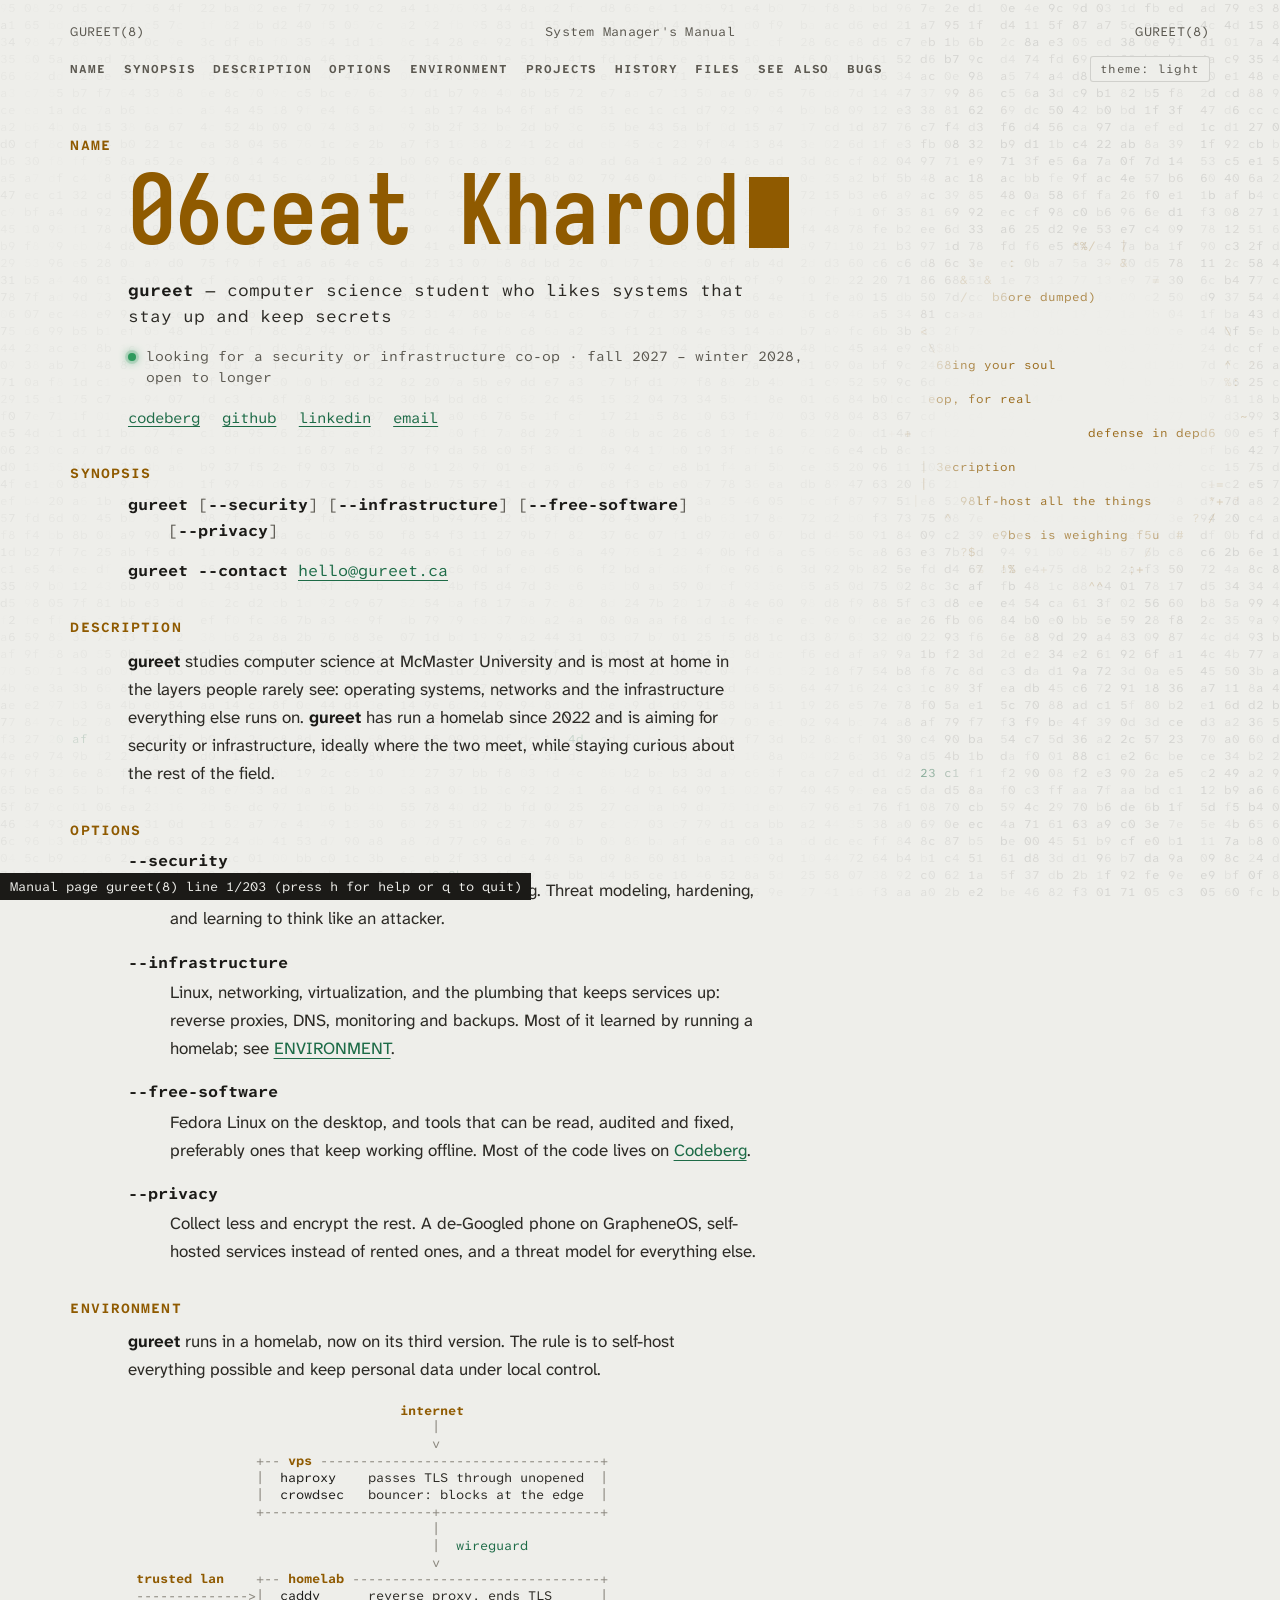
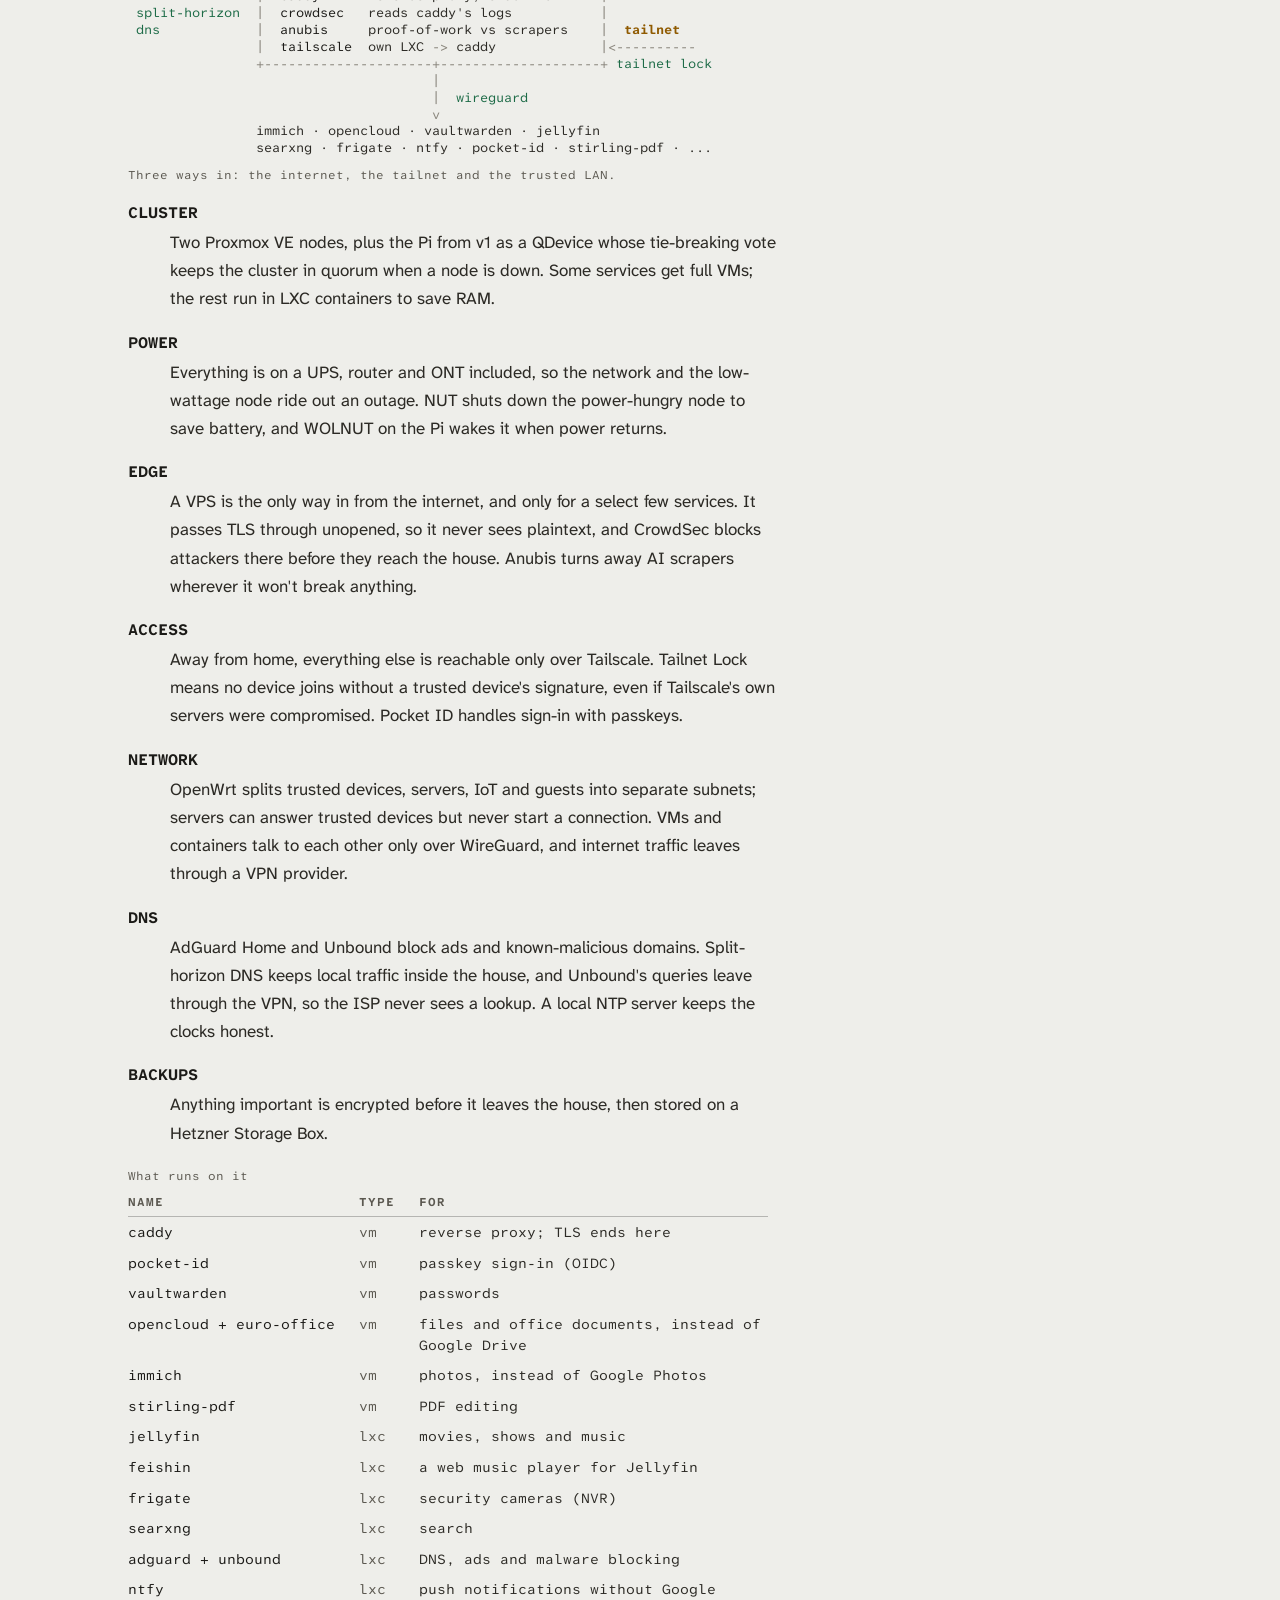
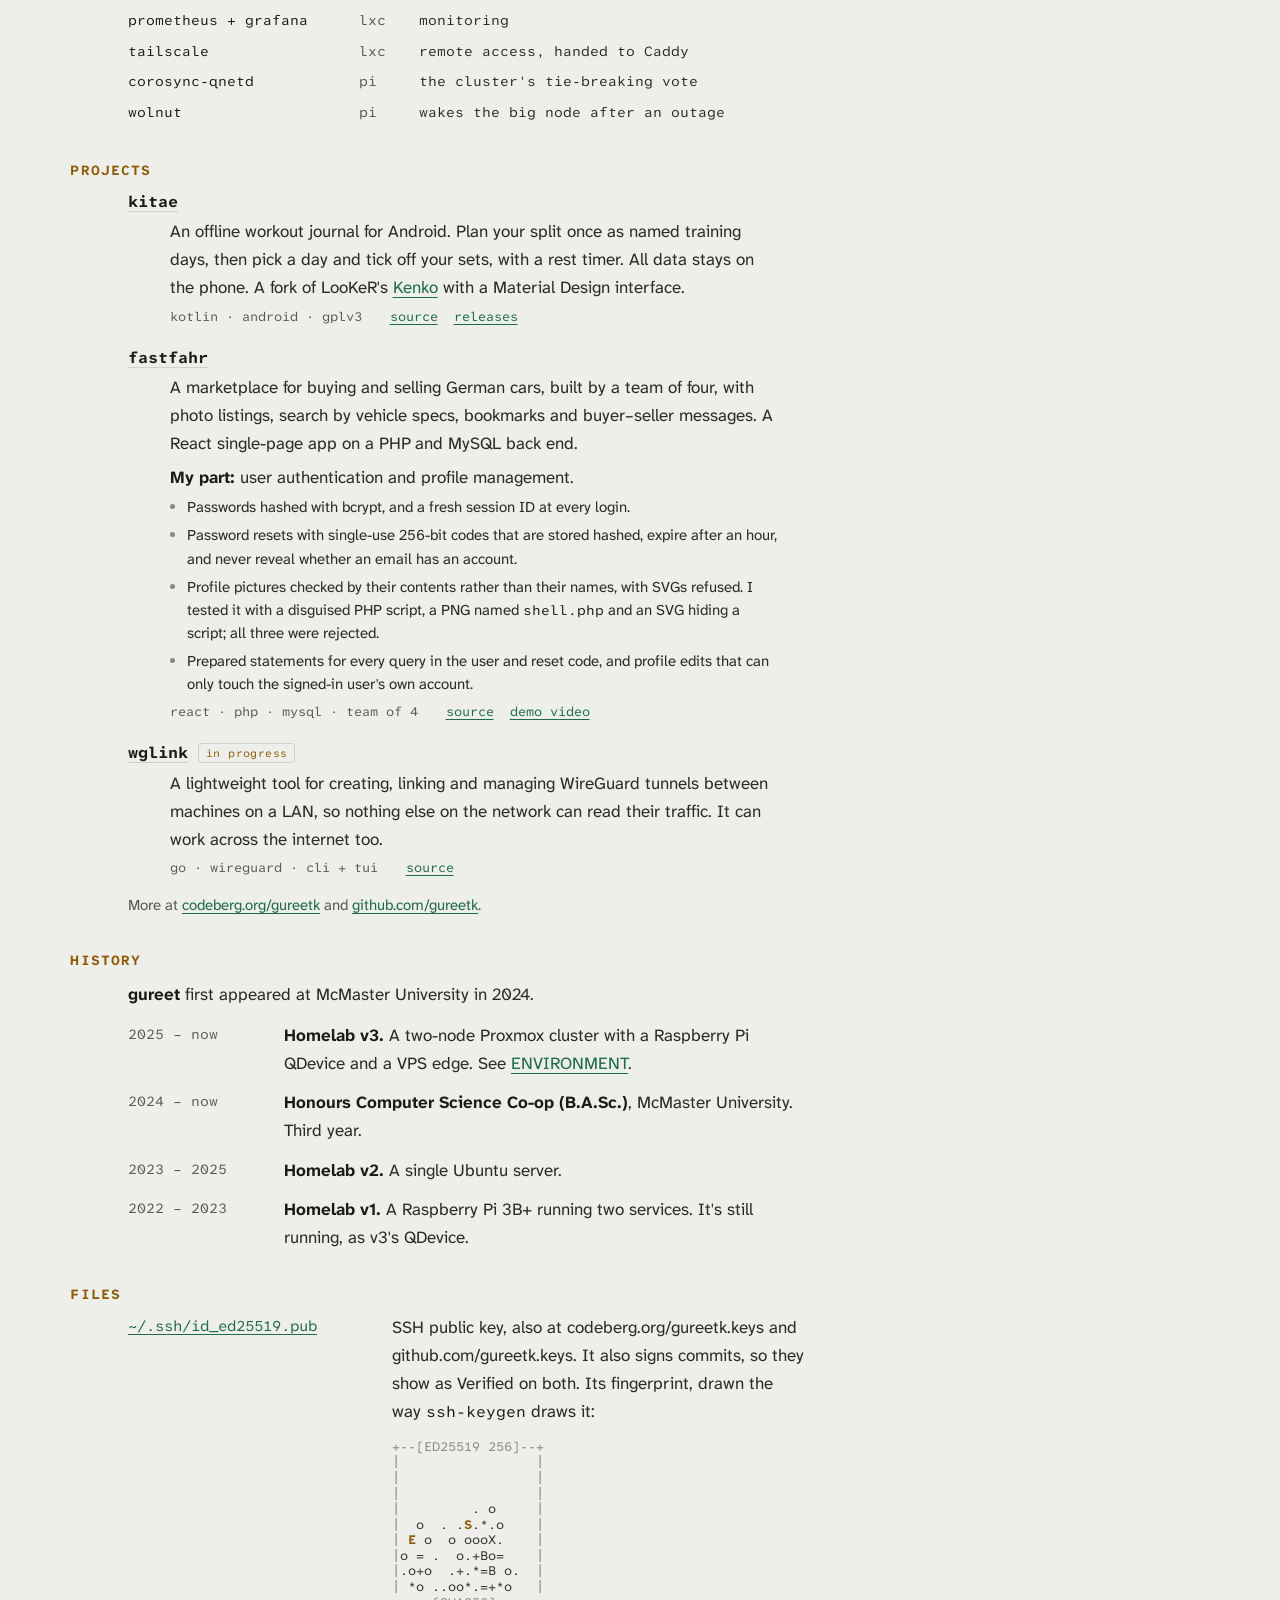
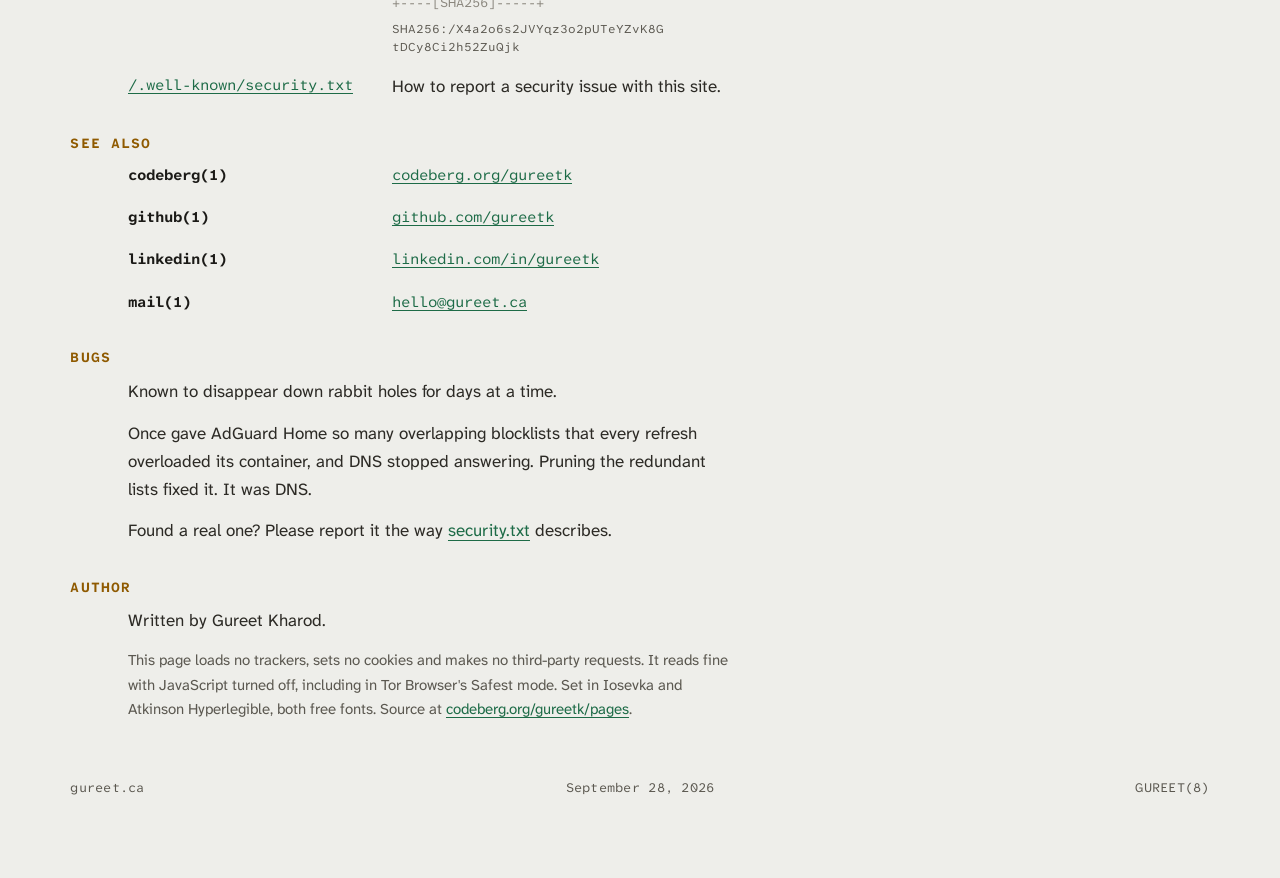
==== index.html @ d831f61a "Tighten comments and drop the unused no-js class" ====
<!doctype html>
<html lang="en">
<head>
<meta charset="utf-8">
<meta name="viewport" content="width=device-width, initial-scale=1, viewport-fit=cover">
<!-- Same-origin only: no CDNs, no analytics, no inline code. -->
<meta http-equiv="Content-Security-Policy" content="default-src 'none'; script-src 'self'; style-src 'self'; img-src 'self'; font-src 'self'; base-uri 'none'; form-action 'none'; upgrade-insecure-requests">
<meta name="referrer" content="no-referrer">
<meta name="color-scheme" content="light dark">
<meta name="theme-color" content="#eeeeea" media="(prefers-color-scheme: light)">
<meta name="theme-color" content="#111110" media="(prefers-color-scheme: dark)">
<title>Gureet Kharod · gureet(8)</title>
<meta name="description" content="Gureet Kharod: computer science student into security, infrastructure and free software.">
<meta property="og:type" content="website">
<meta property="og:title" content="Gureet Kharod · gureet(8)">
<meta property="og:description" content="Computer science student into security, infrastructure and free software.">
<meta property="og:url" content="https://gureet.ca/">
<link rel="icon" href="assets/favicon.svg" type="image/svg+xml">
<link rel="preload" href="assets/fonts/iosevka-latin-700-normal.woff2" as="font" type="font/woff2" crossorigin>
<link rel="preload" href="assets/fonts/atkinson-hyperlegible-next-latin-400-normal.woff2" as="font" type="font/woff2" crossorigin>
<link rel="preload" href="assets/fonts/atkinson-hyperlegible-mono-latin-400-normal.woff2" as="font" type="font/woff2" crossorigin>
<link rel="stylesheet" href="assets/css/site.css">
<script src="assets/js/theme-init.js"></script>
<script src="assets/js/site.js" defer></script>
<script src="assets/js/cipher.js" defer></script>
</head>
<body>
<canvas class="cipher" id="cipher" aria-hidden="true"></canvas>
<a class="skip" href="#name">Skip to content</a>

<div class="page">
  <header class="man-head">
    <span>GUREET(8)</span>
    <span class="mid">System Manager's Manual</span>
    <span>GUREET(8)</span>
  </header>

  <div class="bar">
    <nav class="toc" aria-label="Sections">
      <a href="#name">NAME</a>
      <a href="#synopsis">SYNOPSIS</a>
      <a href="#description">DESCRIPTION</a>
      <a href="#options">OPTIONS</a>
      <a href="#environment">ENVIRONMENT</a>
      <a href="#projects">PROJECTS</a>
      <a href="#history">HISTORY</a>
      <a href="#files">FILES</a>
      <a href="#see-also">SEE ALSO</a>
      <a href="#bugs">BUGS</a>
    </nav>
    <button class="theme-toggle" id="theme-toggle" type="button" data-theme-toggle hidden>theme</button>
  </div>

  <main class="man" id="main">

    <section class="sh sh-name" id="name" aria-label="Name">
      <div class="sh-title" aria-hidden="true">NAME</div>
      <div class="sh-body">
        <h1 class="name"><span class="sr-only">Gureet Kharod</span><span class="name-text" aria-hidden="true" data-scramble>Gureet Kharod</span><span class="cursor" aria-hidden="true"></span></h1>
        <p class="whatis"><b>gureet</b> — computer science student who likes systems that stay up and keep secrets</p>
        <p class="status"><span class="led" aria-hidden="true"></span>looking for a security or infrastructure co-op · fall 2027 – winter 2028, open to longer</p>
        <ul class="quick" aria-label="Links">
          <li><a href="https://codeberg.org/gureetk">codeberg</a></li>
          <li><a href="https://github.com/gureetk">github</a></li>
          <li><a href="https://www.linkedin.com/in/gureetk">linkedin</a></li>
          <li><a href="mailto:hello@gureet.ca">email</a></li>
          <!-- Restore with resume.pdf: <li><a href="resume.pdf">résumé</a></li> -->
        </ul>
      </div>
    </section>

    <section class="sh" id="synopsis" aria-labelledby="h-synopsis">
      <h2 id="h-synopsis">SYNOPSIS</h2>
      <div class="sh-body">
        <p class="synopsis"><b>gureet</b> <span class="flag">[<a href="#opt-security"><b>--security</b></a>]</span> <span class="flag">[<a href="#opt-infrastructure"><b>--infrastructure</b></a>]</span> <span class="flag">[<a href="#opt-free-software"><b>--free-software</b></a>]</span> <span class="flag">[<a href="#opt-privacy"><b>--privacy</b></a>]</span></p>
        <p class="synopsis"><b>gureet</b> <b>--contact</b> <a class="arg" href="mailto:hello@gureet.ca">hello@gureet.ca</a></p>
      </div>
    </section>

    <section class="sh" id="description" aria-labelledby="h-description">
      <h2 id="h-description">DESCRIPTION</h2>
      <div class="sh-body prose">
        <p><b>gureet</b> studies computer science at McMaster University and is most at home in the layers people rarely see: operating systems, networks and the infrastructure everything else runs on. <b>gureet</b> has run a homelab since 2022 and is aiming for security or infrastructure, ideally where the two meet, while staying curious about the rest of the field.</p>
      </div>
    </section>

    <section class="sh" id="options" aria-labelledby="h-options">
      <h2 id="h-options">OPTIONS</h2>
      <div class="sh-body">
        <dl class="opts">
          <div class="opt" id="opt-security">
            <dt>--security</dt>
            <dd>How systems fail, and how to make failure boring. Threat modeling, hardening, and learning to think like an attacker.</dd>
          </div>
          <div class="opt" id="opt-infrastructure">
            <dt>--infrastructure</dt>
            <dd>Linux, networking, virtualization, and the plumbing that keeps services up: reverse proxies, DNS, monitoring and backups. Most of it learned by running a homelab; see <a href="#environment">ENVIRONMENT</a>.</dd>
          </div>
          <div class="opt" id="opt-free-software">
            <dt>--free-software</dt>
            <dd>Fedora Linux on the desktop, and tools that can be read, audited and fixed, preferably ones that keep working offline. Most of the code lives on <a href="https://codeberg.org/gureetk">Codeberg</a>.</dd>
          </div>
          <div class="opt" id="opt-privacy">
            <dt>--privacy</dt>
            <dd>Collect less and encrypt the rest. A de-Googled phone on GrapheneOS, self-hosted services instead of rented ones, and a threat model for everything else.</dd>
          </div>
        </dl>
      </div>
    </section>

    <!-- Say what runs and why. Never IPs, hostnames, versions or which services are public. -->
    <section class="sh" id="environment" aria-labelledby="h-environment">
      <h2 id="h-environment">ENVIRONMENT</h2>
      <div class="sh-body">
        <p class="lede"><b>gureet</b> runs in a homelab, now on its third version. The rule is to self-host everything possible and keep personal data under local control.</p>
        <figure class="diagram">
          <!-- Generated by tools/diagram.py; edit the ASCII there. -->
<pre data-diagram="wide" role="img" aria-label="Three ways into the homelab. From the internet, a select few services go through a VPS, where HAProxy passes TLS through without decrypting it and a CrowdSec bouncer blocks attackers, then over WireGuard to Caddy. At home, trusted devices reach Caddy directly through split-horizon DNS. Remote devices come in over Tailscale, with Tailnet Lock on, through a separate container that hands traffic to Caddy. Caddy ends TLS while CrowdSec reads its logs, and Anubis puts a proof-of-work check in front of the public services. Traffic continues over WireGuard to the services.">                                  <span class="dg-box">internet</span>
                                      <span class="dg-frame">|</span>
                                      <span class="dg-frame">v</span>
                <span class="dg-frame">+--</span> <span class="dg-box">vps</span> <span class="dg-frame">-----------------------------------+</span>
                <span class="dg-frame">|</span>  <span class="dg-key">haproxy</span>    passes TLS through unopened  <span class="dg-frame">|</span>
                <span class="dg-frame">|</span>  <span class="dg-key">crowdsec</span>   bouncer: blocks at the edge  <span class="dg-frame">|</span>
                <span class="dg-frame">+---------------------+--------------------+</span>
                                      <span class="dg-frame">|</span>
                                      <span class="dg-frame">|</span>  <span class="dg-wire">wireguard</span>
                                      <span class="dg-frame">v</span>
 <span class="dg-box">trusted lan</span>    <span class="dg-frame">+--</span> <span class="dg-box">homelab</span> <span class="dg-frame">-------------------------------+</span>
 <span class="dg-frame">--------------&gt;|</span>  <span class="dg-key">caddy</span>      reverse proxy, ends TLS      <span class="dg-frame">|</span>
 <span class="dg-wire">split-horizon</span>  <span class="dg-frame">|</span>  <span class="dg-key">crowdsec</span>   reads caddy's logs           <span class="dg-frame">|</span>
 <span class="dg-wire">dns</span>            <span class="dg-frame">|</span>  <span class="dg-key">anubis</span>     proof-of-work vs scrapers    <span class="dg-frame">|</span>  <span class="dg-box">tailnet</span>
                <span class="dg-frame">|</span>  <span class="dg-key">tailscale</span>  own LXC <span class="dg-frame">-&gt;</span> caddy             <span class="dg-frame">|&lt;----------</span>
                <span class="dg-frame">+---------------------+--------------------+</span> <span class="dg-wire">tailnet lock</span>
                                      <span class="dg-frame">|</span>
                                      <span class="dg-frame">|</span>  <span class="dg-wire">wireguard</span>
                                      <span class="dg-frame">v</span>
                immich · opencloud · vaultwarden · jellyfin
                searxng · frigate · ntfy · pocket-id · stirling-pdf · ...</pre>
<pre data-diagram="narrow" role="img" aria-label="Three ways into the homelab. From the internet, a select few services go through a VPS, where HAProxy passes TLS through without decrypting it and a CrowdSec bouncer blocks attackers, then over WireGuard to Caddy. At home, trusted devices reach Caddy directly through split-horizon DNS. Remote devices come in over Tailscale, with Tailnet Lock on, through a separate container that hands traffic to Caddy. Caddy ends TLS while CrowdSec reads its logs, and Anubis puts a proof-of-work check in front of the public services. Traffic continues over WireGuard to the services.">                 <span class="dg-box">internet</span>
                     <span class="dg-frame">|</span>
                     <span class="dg-frame">v</span>
<span class="dg-frame">+--</span> <span class="dg-box">vps</span> <span class="dg-frame">-----------------------------------+</span>
<span class="dg-frame">|</span>  <span class="dg-key">haproxy</span>    passes TLS through unopened  <span class="dg-frame">|</span>
<span class="dg-frame">|</span>  <span class="dg-key">crowdsec</span>   bouncer: blocks at the edge  <span class="dg-frame">|</span>
<span class="dg-frame">|</span>  <span class="dg-wire">wireguard</span>  tunnel home to caddy         <span class="dg-frame">|</span>
<span class="dg-frame">+--------------------+---------------------+</span>
 <span class="dg-box">trusted lan</span>         <span class="dg-frame">|</span>            <span class="dg-box">tailnet</span>
 <span class="dg-wire">split-horizon</span>       <span class="dg-frame">|</span>       <span class="dg-wire">tailnet lock</span>
 <span class="dg-wire">dns</span>                 <span class="dg-frame">|</span>                  <span class="dg-frame">|</span>
  <span class="dg-frame">|</span>                  <span class="dg-frame">|</span>                  <span class="dg-frame">|</span>
  <span class="dg-frame">v</span>                  <span class="dg-frame">v</span>                  <span class="dg-frame">v</span>
<span class="dg-frame">+--</span> <span class="dg-box">homelab</span> <span class="dg-frame">-------------------------------+</span>
<span class="dg-frame">|</span>  <span class="dg-key">caddy</span>      reverse proxy, ends TLS      <span class="dg-frame">|</span>
<span class="dg-frame">|</span>  <span class="dg-key">crowdsec</span>   reads caddy's logs           <span class="dg-frame">|</span>
<span class="dg-frame">|</span>  <span class="dg-key">anubis</span>     proof-of-work vs scrapers    <span class="dg-frame">|</span>
<span class="dg-frame">|</span>  <span class="dg-key">tailscale</span>  own LXC <span class="dg-frame">-&gt;</span> caddy             <span class="dg-frame">|</span>
<span class="dg-frame">+--------------------+---------------------+</span>
                     <span class="dg-frame">|</span>
                     <span class="dg-frame">|</span>  <span class="dg-wire">wireguard</span>
                     <span class="dg-frame">v</span>
  immich · opencloud · vaultwarden
  jellyfin · searxng · frigate · ntfy
  pocket-id · stirling-pdf · ...</pre>
          <figcaption>Three ways in: the internet, the tailnet and the trusted LAN.</figcaption>
        </figure>
        <dl class="opts env">
          <div class="opt">
            <dt>CLUSTER</dt>
            <dd>Two Proxmox VE nodes, plus the Pi from v1 as a QDevice whose tie-breaking vote keeps the cluster in quorum when a node is down. Some services get full VMs; the rest run in LXC containers to save RAM.</dd>
          </div>
          <div class="opt">
            <dt>POWER</dt>
            <dd>Everything is on a UPS, router and ONT included, so the network and the low-wattage node ride out an outage. NUT shuts down the power-hungry node to save battery, and WOLNUT on the Pi wakes it when power returns.</dd>
          </div>
          <div class="opt">
            <dt>EDGE</dt>
            <dd>A VPS is the only way in from the internet, and only for a select few services. It passes TLS through unopened, so it never sees plaintext, and CrowdSec blocks attackers there before they reach the house. Anubis turns away AI scrapers wherever it won't break anything.</dd>
          </div>
          <div class="opt">
            <dt>ACCESS</dt>
            <dd>Away from home, everything else is reachable only over Tailscale. Tailnet Lock means no device joins without a trusted device's signature, even if Tailscale's own servers were compromised. Pocket ID handles sign-in with passkeys.</dd>
          </div>
          <div class="opt">
            <dt>NETWORK</dt>
            <dd>OpenWrt splits trusted devices, servers, IoT and guests into separate subnets; servers can answer trusted devices but never start a connection. VMs and containers talk to each other only over WireGuard, and internet traffic leaves through a VPN provider.</dd>
          </div>
          <div class="opt">
            <dt>DNS</dt>
            <dd>AdGuard Home and Unbound block ads and known-malicious domains. Split-horizon DNS keeps local traffic inside the house, and Unbound's queries leave through the VPN, so the ISP never sees a lookup. A local NTP server keeps the clocks honest.</dd>
          </div>
          <div class="opt">
            <dt>BACKUPS</dt>
            <dd>Anything important is encrypted before it leaves the house, then stored on a Hetzner Storage Box.</dd>
          </div>
        </dl>
        <table class="svc">
          <caption>What runs on it</caption>
          <thead>
            <tr><th scope="col">NAME</th><th scope="col">TYPE</th><th scope="col">FOR</th></tr>
          </thead>
          <tbody>
            <tr><td>caddy</td><td>vm</td><td>reverse proxy; TLS ends here</td></tr>
            <tr><td>pocket-id</td><td>vm</td><td>passkey sign-in (OIDC)</td></tr>
            <tr><td>vaultwarden</td><td>vm</td><td>passwords</td></tr>
            <tr><td>opencloud + euro-office</td><td>vm</td><td>files and office documents, instead of Google Drive</td></tr>
            <tr><td>immich</td><td>vm</td><td>photos, instead of Google Photos</td></tr>
            <tr><td>stirling-pdf</td><td>vm</td><td>PDF editing</td></tr>
            <tr><td>jellyfin</td><td>lxc</td><td>movies, shows and music</td></tr>
            <tr><td>feishin</td><td>lxc</td><td>a web music player for Jellyfin</td></tr>
            <tr><td>frigate</td><td>lxc</td><td>security cameras (NVR)</td></tr>
            <tr><td>searxng</td><td>lxc</td><td>search</td></tr>
            <tr><td>adguard + unbound</td><td>lxc</td><td>DNS, ads and malware blocking</td></tr>
            <tr><td>ntfy</td><td>lxc</td><td>push notifications without Google</td></tr>
            <tr><td>prometheus + grafana</td><td>lxc</td><td>monitoring</td></tr>
            <tr><td>tailscale</td><td>lxc</td><td>remote access, handed to Caddy</td></tr>
            <tr><td>corosync-qnetd</td><td>pi</td><td>the cluster's tie-breaking vote</td></tr>
            <tr><td>wolnut</td><td>pi</td><td>wakes the big node after an outage</td></tr>
          </tbody>
        </table>
      </div>
    </section>

    <section class="sh" id="projects" aria-labelledby="h-projects">
      <h2 id="h-projects">PROJECTS</h2>
      <div class="sh-body">
        <dl class="opts projects">
          <div class="opt">
            <dt><a href="https://codeberg.org/gureetk/kitae">kitae</a></dt>
            <dd>
              <p>An offline workout journal for Android. Plan your split once as named training days, then pick a day and tick off your sets, with a rest timer. All data stays on the phone. A fork of LooKeR's <a href="https://github.com/iamlooker/kenko">Kenko</a> with a Material Design interface.</p>
              <p class="meta"><span>kotlin · android · gplv3</span><span class="plinks"><a href="https://codeberg.org/gureetk/kitae">source</a><a href="https://codeberg.org/gureetk/kitae/releases">releases</a></span></p>
            </dd>
          </div>
          <div class="opt">
            <dt><a href="https://github.com/arkelziko/fast-fahr">fastfahr</a></dt>
            <dd>
              <p>A marketplace for buying and selling German cars, built by a team of four, with photo listings, search by vehicle specs, bookmarks and buyer–seller messages. A React single-page app on a PHP and MySQL back end.</p>
              <p><b>My part:</b> user authentication and profile management.</p>
              <ul class="did">
                <li>Passwords hashed with bcrypt, and a fresh session ID at every login.</li>
                <li>Password resets with single-use 256-bit codes that are stored hashed, expire after an hour, and never reveal whether an email has an account.</li>
                <li>Profile pictures checked by their contents rather than their names, with SVGs refused. I tested it with a disguised PHP script, a PNG named <code>shell.php</code> and an SVG hiding a script; all three were rejected.</li>
                <li>Prepared statements for every query in the user and reset code, and profile edits that can only touch the signed-in user's own account.</li>
              </ul>
              <p class="meta"><span>react · php · mysql · team of 4</span><span class="plinks"><a href="https://github.com/arkelziko/fast-fahr">source</a><a href="https://youtu.be/W8mkPZq8NsY">demo video</a></span></p>
            </dd>
          </div>
          <div class="opt">
            <dt><a href="https://codeberg.org/gureetk/wglink">wglink</a><span class="tag">in progress</span></dt>
            <dd>
              <p>A lightweight tool for creating, linking and managing WireGuard tunnels between machines on a LAN, so nothing else on the network can read their traffic. It can work across the internet too.</p>
              <p class="meta"><span>go · wireguard · cli + tui</span><span class="plinks"><a href="https://codeberg.org/gureetk/wglink">source</a></span></p>
            </dd>
          </div>
        </dl>
        <p class="more">More at <a href="https://codeberg.org/gureetk">codeberg.org/gureetk</a> and <a href="https://github.com/gureetk">github.com/gureetk</a>.</p>
      </div>
    </section>

    <section class="sh" id="history" aria-labelledby="h-history">
      <h2 id="h-history">HISTORY</h2>
      <div class="sh-body">
        <p><b>gureet</b> first appeared at McMaster University in 2024.</p>
        <ul class="log">
          <li><span class="when">2025 – now</span><span class="what"><b>Homelab v3.</b> A two-node Proxmox cluster with a Raspberry Pi QDevice and a VPS edge. See <a href="#environment">ENVIRONMENT</a>.</span></li>
          <li><span class="when">2024 – now</span><span class="what"><b>Honours Computer Science Co-op (B.A.Sc.)</b>, McMaster University. Third year.</span></li>
          <li><span class="when">2023 – 2025</span><span class="what"><b>Homelab v2.</b> A single Ubuntu server.</span></li>
          <li><span class="when">2022 – 2023</span><span class="what"><b>Homelab v1.</b> A Raspberry Pi 3B+ running two services. It's still running, as v3's QDevice.</span></li>
        </ul>
      </div>
    </section>

    <section class="sh" id="files" aria-labelledby="h-files">
      <h2 id="h-files">FILES</h2>
      <div class="sh-body">
        <dl class="files">
          <!-- Restore with resume.pdf:
          <div>
            <dt><a href="resume.pdf">resume.pdf</a></dt>
            <dd>Résumé, one page.</dd>
          </div>
          -->
          <div>
            <dt><a href="https://codeberg.org/gureetk.keys">~/.ssh/id_ed25519.pub</a></dt>
            <dd>
              <p>SSH public key, also at codeberg.org/gureetk.keys and github.com/gureetk.keys. It also signs commits, so they show as Verified on both. Its fingerprint, drawn the way <code>ssh-keygen</code> draws it:</p>
              <!-- From: ssh-keygen -lv -E sha256 -f ~/.ssh/id_ed25519.pub -->
              <figure class="randomart">
<pre aria-hidden="true"><span class="ra-frame">+--[ED25519 256]--+</span>
<span class="ra-frame">|</span>                 <span class="ra-frame">|</span>
<span class="ra-frame">|</span>                 <span class="ra-frame">|</span>
<span class="ra-frame">|</span>                 <span class="ra-frame">|</span>
<span class="ra-frame">|</span>         . o     <span class="ra-frame">|</span>
<span class="ra-frame">|</span>  o  . .<span class="ra-s">S</span>.*.o    <span class="ra-frame">|</span>
<span class="ra-frame">|</span> <span class="ra-e">E</span> o  o oooX.    <span class="ra-frame">|</span>
<span class="ra-frame">|</span>o = .  o.+Bo=    <span class="ra-frame">|</span>
<span class="ra-frame">|</span>.o+o  .+.*=B o.  <span class="ra-frame">|</span>
<span class="ra-frame">|</span> *o ..oo*.=+*o   <span class="ra-frame">|</span>
<span class="ra-frame">+----[SHA256]-----+</span></pre>
                <figcaption>SHA256:/X4a2o6s2JVYqz3o2pUTeYZvK8GtDCy8Ci2h52ZuQjk</figcaption>
              </figure>
            </dd>
          </div>
          <div>
            <dt><a href=".well-known/security.txt">/.well-known/security.txt</a></dt>
            <dd>How to report a security issue with this site.</dd>
          </div>
        </dl>
      </div>
    </section>

    <section class="sh" id="see-also" aria-labelledby="h-see-also">
      <h2 id="h-see-also">SEE ALSO</h2>
      <div class="sh-body">
        <dl class="files seealso">
          <div><dt>codeberg(1)</dt><dd><a href="https://codeberg.org/gureetk">codeberg.org/gureetk</a></dd></div>
          <div><dt>github(1)</dt><dd><a href="https://github.com/gureetk">github.com/gureetk</a></dd></div>
          <div><dt>linkedin(1)</dt><dd><a href="https://www.linkedin.com/in/gureetk">linkedin.com/in/gureetk</a></dd></div>
          <div><dt>mail(1)</dt><dd><a href="mailto:hello@gureet.ca">hello@gureet.ca</a></dd></div>
        </dl>
      </div>
    </section>

    <section class="sh" id="bugs" aria-labelledby="h-bugs">
      <h2 id="h-bugs">BUGS</h2>
      <div class="sh-body prose">
        <p>Known to disappear down rabbit holes for days at a time.</p>
        <p>Once gave AdGuard Home so many overlapping blocklists that every refresh overloaded its container, and DNS stopped answering. Pruning the redundant lists fixed it. It was DNS.</p>
        <p>Found a real one? Please report it the way <a href=".well-known/security.txt">security.txt</a> describes.</p>
      </div>
    </section>

    <section class="sh" id="author" aria-labelledby="h-author">
      <h2 id="h-author">AUTHOR</h2>
      <div class="sh-body prose">
        <p>Written by Gureet Kharod.</p>
        <p class="colophon">This page loads no trackers, sets no cookies and makes no third-party requests. It reads fine with JavaScript turned off, including in Tor Browser's Safest mode. Set in Iosevka and Atkinson Hyperlegible, both free fonts. Source at <a href="https://codeberg.org/gureetk/pages">codeberg.org/gureetk/pages</a>.</p>
      </div>
    </section>
  </main>

  <footer class="man-foot">
    <span>gureet.ca</span>
    <span class="mid"><time datetime="2026-09-28">September 28, 2026</time></span>
    <span>GUREET(8)</span>
  </footer>
</div>

<button class="prompt" id="prompt" type="button" data-page="gureet(8)" data-handle="gureet" aria-label="Keyboard shortcuts and sections" hidden><span id="prompt-text" aria-hidden="true">Manual page gureet(8) line 1 (press h for help or q to quit)</span></button>
<p class="sr-only" id="announce" aria-live="polite"></p>

<dialog class="help" id="help" aria-labelledby="help-title">
  <div class="help-head">
    <h2 id="help-title">SUMMARY OF LESS COMMANDS</h2>
    <button class="help-close" type="button" data-close aria-label="Close">q</button>
  </div>
  <p class="help-note">Well, the ones this page understands.</p>
  <table class="keys">
    <tbody>
      <tr><th scope="row">h&nbsp; ?</th><td>Display this help.</td></tr>
      <tr><th scope="row">q</th><td>Exit. (It's a website, so this one is mostly symbolic.)</td></tr>
      <tr><th scope="row">j&nbsp; e</th><td>Forward one line.</td></tr>
      <tr><th scope="row">k&nbsp; y</th><td>Backward one line.</td></tr>
      <tr><th scope="row">f&nbsp; SPACE</th><td>Forward one window.</td></tr>
      <tr><th scope="row">b</th><td>Backward one window.</td></tr>
      <tr><th scope="row">d&nbsp; u</th><td>Forward or backward half a window.</td></tr>
      <tr><th scope="row">g&nbsp; &lt;</th><td>Go to the first line.</td></tr>
      <tr><th scope="row">G&nbsp; &gt;</th><td>Go to the last line.</td></tr>
      <tr><th scope="row">n&nbsp; N</th><td>Next or previous section.</td></tr>
      <tr><th scope="row">t</th><td>Switch between light and dark.</td></tr>
    </tbody>
  </table>
  <h3 class="help-sub">SECTIONS</h3>
  <nav class="help-toc" aria-label="Sections">
    <a href="#name">NAME</a>
    <a href="#synopsis">SYNOPSIS</a>
    <a href="#description">DESCRIPTION</a>
    <a href="#options">OPTIONS</a>
    <a href="#environment">ENVIRONMENT</a>
    <a href="#projects">PROJECTS</a>
    <a href="#history">HISTORY</a>
    <a href="#files">FILES</a>
    <a href="#see-also">SEE ALSO</a>
    <a href="#bugs">BUGS</a>
    <a href="#author">AUTHOR</a>
  </nav>
  <div class="help-opts">
    <label class="check" for="opt-keys"><input type="checkbox" id="opt-keys" checked> single-key shortcuts</label>
    <button class="theme-toggle" id="theme-toggle-help" type="button" data-theme-toggle>theme</button>
  </div>
</dialog>
</body>
</html>
---- assets/css/site.css ----
/* gureet(8). Colors are tokens on :root; components only read tokens. */

/* ── Fonts: self-hosted, SIL OFL 1.1 ──────────────────────── */
@font-face {
  font-family: "Iosevka";
  src: url("../fonts/iosevka-latin-700-normal.woff2") format("woff2");
  font-weight: 700;
  font-style: normal;
  font-display: swap;
}
@font-face {
  font-family: "Atkinson Hyperlegible Mono";
  src: url("../fonts/atkinson-hyperlegible-mono-latin-400-normal.woff2") format("woff2");
  font-weight: 400;
  font-style: normal;
  font-display: swap;
}
@font-face {
  font-family: "Atkinson Hyperlegible Mono";
  src: url("../fonts/atkinson-hyperlegible-mono-latin-700-normal.woff2") format("woff2");
  font-weight: 700;
  font-style: normal;
  font-display: swap;
}
@font-face {
  font-family: "Atkinson Hyperlegible Next";
  src: url("../fonts/atkinson-hyperlegible-next-latin-400-normal.woff2") format("woff2");
  font-weight: 400;
  font-style: normal;
  font-display: swap;
}
@font-face {
  font-family: "Atkinson Hyperlegible Next";
  src: url("../fonts/atkinson-hyperlegible-next-latin-700-normal.woff2") format("woff2");
  font-weight: 700;
  font-style: normal;
  font-display: swap;
}

/* ── Tokens: paper (light) ────────────────────────────────── */
:root {
  --bg: #eeeeea;
  --bg-raise: #e6e5df;
  --ink: #1b1a17;
  --text: #2c2a25;
  --muted: #5b5850;
  --faint: #8a867d;
  --rule: rgba(27, 26, 23, 0.14);
  --amber: #8f5a00;
  --green: #1d6b47;
  --led: #2e9a5d;
  --led-halo: rgba(46, 154, 93, 0.18);
  --glow: none;
  --glow-box: none;
  --sel: rgba(143, 90, 0, 0.2);
  --backdrop: rgba(27, 26, 23, 0.35);

  /* Read by cipher.js */
  --field-rgb: 27, 26, 23;
  --field-alpha: 0.085;
  --lens-rgb: 143, 90, 0;
  --lens-max: 0.9;
  --packet-rgb: 29, 107, 71;

  --font-display: "Iosevka", ui-monospace, "SFMono-Regular", Menlo, Consolas, monospace;
  --font-mono: "Atkinson Hyperlegible Mono", ui-monospace, "SFMono-Regular", Menlo, Consolas, monospace;
  --font-body: "Atkinson Hyperlegible Next", system-ui, -apple-system, "Segoe UI", Roboto, sans-serif;

  --gutter: clamp(16px, 5.5vw, 96px);
  --frame: 1440px;    /* max page width; wider screens center it */
  --indent: 3.6rem;   /* man(1)'s 7-column body indent */
  --indent-2: 2.6rem;

  color-scheme: light;
}

/* ── Tokens: phosphor (dark) ──────────────────────────────── */
@media (prefers-color-scheme: dark) {
  :root:not([data-theme="light"]) {
    --bg: #111110;
    --bg-raise: #1b1a17;
    --ink: #f3efe6;
    --text: #d7d2c5;
    --muted: #9f998b;
    --faint: #6e695f;
    --rule: rgba(243, 239, 230, 0.11);
    --amber: #f2b04a;
    --green: #8fd1a1;
    --led: #6ee29a;
    --led-halo: rgba(110, 226, 154, 0.16);
    --glow: 0 0 24px rgba(242, 176, 74, 0.3), 0 0 2px rgba(242, 176, 74, 0.5);
    --glow-box: 0 0 16px rgba(242, 176, 74, 0.45);
    --sel: rgba(242, 176, 74, 0.28);
    --backdrop: rgba(0, 0, 0, 0.55);
    --field-rgb: 215, 210, 197;
    --field-alpha: 0.1;
    --lens-rgb: 242, 176, 74;
    --lens-max: 0.95;
    --packet-rgb: 143, 209, 161;
    color-scheme: dark;
  }
}

/* Dark chosen with the toggle: same values */
:root[data-theme="dark"] {
  --bg: #111110;
  --bg-raise: #1b1a17;
  --ink: #f3efe6;
  --text: #d7d2c5;
  --muted: #9f998b;
  --faint: #6e695f;
  --rule: rgba(243, 239, 230, 0.11);
  --amber: #f2b04a;
  --green: #8fd1a1;
  --led: #6ee29a;
  --led-halo: rgba(110, 226, 154, 0.16);
  --glow: 0 0 24px rgba(242, 176, 74, 0.3), 0 0 2px rgba(242, 176, 74, 0.5);
  --glow-box: 0 0 16px rgba(242, 176, 74, 0.45);
  --sel: rgba(242, 176, 74, 0.28);
  --backdrop: rgba(0, 0, 0, 0.55);
  --field-rgb: 215, 210, 197;
  --field-alpha: 0.1;
  --lens-rgb: 242, 176, 74;
  --lens-max: 0.95;
  --packet-rgb: 143, 209, 161;
  color-scheme: dark;
}

/* ── Base ─────────────────────────────────────────────────── */
*,
*::before,
*::after { box-sizing: border-box; }

html {
  -webkit-text-size-adjust: 100%;
  text-size-adjust: 100%;
}

@media (prefers-reduced-motion: no-preference) {
  html { scroll-behavior: smooth; }
}

body {
  margin: 0;
  background: var(--bg);
  color: var(--text);
  font: 400 1.0625rem/1.65 var(--font-body);
  font-kerning: normal;
  -webkit-font-smoothing: antialiased;
  -moz-osx-font-smoothing: grayscale;
  overflow-x: hidden;
}

::selection { background: var(--sel); color: var(--ink); }

p { margin: 0; }

b,
strong { color: var(--ink); font-weight: 700; }

code {
  font-family: var(--font-mono);
  font-size: 0.92em;
  color: var(--ink);
}

a {
  color: var(--green);
  text-decoration: underline;
  text-decoration-thickness: 1px;
  text-underline-offset: 0.22em;
}

a:hover { text-decoration-thickness: 2px; }

:focus-visible {
  outline: 2px solid var(--amber);
  outline-offset: 3px;
  border-radius: 2px;
}

.sr-only {
  position: absolute;
  width: 1px;
  height: 1px;
  padding: 0;
  margin: -1px;
  overflow: hidden;
  clip: rect(0, 0, 0, 0);
  white-space: nowrap;
  border: 0;
}

.skip {
  position: absolute;
  z-index: 20;
  left: var(--gutter);
  top: 0.5rem;
  padding: 0.35rem 0.6rem;
  background: var(--ink);
  color: var(--bg);
  font: 400 0.8125rem/1.3 var(--font-mono);
  transform: translateY(-200%);
}

.skip:focus { transform: none; }

/* ── Background canvas (cipher.js) ────────────────────────── */
.cipher {
  position: fixed;
  top: 0;
  left: 0;
  width: 100%;
  height: 100vh;
  height: 100lvh;
  z-index: 0;
  pointer-events: none;
  opacity: 0;
  transition: opacity 1.4s ease;
}

.cipher.on { opacity: 1; }

@media (prefers-reduced-motion: reduce) {
  .cipher { transition: none; }
}

@media (prefers-contrast: more) {
  .cipher { display: none; }
}

/* ── Page frame ───────────────────────────────────────────── */
.page {
  position: relative;
  z-index: 1;
  max-width: var(--frame);
  margin-inline: auto;
  padding-inline: var(--gutter);
  padding-block: 0 5rem;
}

.man-head,
.man-foot {
  display: flex;
  justify-content: space-between;
  align-items: baseline;
  gap: 1rem;
  font: 400 0.8125rem/1.5 var(--font-mono);
  letter-spacing: 0.02em;
  color: var(--muted);
}

.man-head { padding-block: 1.4rem 0.9rem; }
.man-foot { padding-block: 3.5rem 0; }

.mid { text-align: center; }

.bar {
  display: flex;
  flex-wrap: wrap;
  align-items: center;
  justify-content: space-between;
  gap: 0.75rem 1.5rem;
}

.toc {
  display: flex;
  flex-wrap: wrap;
  gap: 0.2rem 1.1rem;
  font: 700 0.75rem/1.7 var(--font-mono);
  letter-spacing: 0.08em;
}

.toc a,
.help-toc a {
  color: var(--muted);
  text-decoration: none;
}

.toc a:hover,
.help-toc a:hover { color: var(--amber); }

.theme-toggle {
  padding: 0.38rem 0.6rem;
  border: 1px solid var(--rule);
  border-radius: 3px;
  background: var(--bg);
  color: var(--muted);
  font: 400 0.75rem/1 var(--font-mono);
  letter-spacing: 0.02em;
  cursor: pointer;
}

.theme-toggle:hover { color: var(--amber); border-color: var(--amber); }

/* ── Sections ─────────────────────────────────────────────── */
.man {
  display: flex;
  flex-direction: column;
  gap: 2.1rem;
  max-width: 46rem;
  padding-top: clamp(2rem, 6vh, 3.75rem);
}

.sh { scroll-margin-top: 1.25rem; }

.sh h2,
.sh-title {
  margin: 0 0 0.55rem;
  font: 700 0.875rem/1.4 var(--font-mono);
  letter-spacing: 0.08em;
  color: var(--amber);
}

.sh-body {
  display: flex;
  flex-direction: column;
  gap: 0.85rem;
  margin-left: var(--indent);
}

.prose p,
.opt dd,
.log .what { max-width: 38rem; }

/* NAME */
.sh-name .sh-body { gap: 1.05rem; }

.name {
  margin: 0.1rem 0 0.15rem;
  font: 700 clamp(2.6rem, 8.4vw, 6rem)/0.95 var(--font-display);
  letter-spacing: -0.01em;
  color: var(--amber);
  text-shadow: var(--glow);
  text-wrap: balance;
  overflow-wrap: anywhere;
}

.cursor {
  display: inline-block;
  width: 0.42em;
  height: 0.74em;
  margin-left: 0.1em;
  vertical-align: -0.04em;
  background: var(--amber);
  box-shadow: var(--glow-box);
  animation: blink 1.1s steps(1, end) infinite;
}

@keyframes blink {
  50% { opacity: 0; }
}

.whatis {
  max-width: 40rem;
  font: 400 1.0625rem/1.55 var(--font-mono);
  color: var(--text);
}

.status {
  display: flex;
  align-items: flex-start;
  gap: 0.65rem;
  font: 400 0.875rem/1.5 var(--font-mono);
  color: var(--muted);
}

.led {
  flex: none;
  width: 0.5rem;
  height: 0.5rem;
  margin-top: calc((1.5em - 0.5rem) / 2); /* align with the first line */
  border-radius: 50%;
  background: var(--led);
  box-shadow: 0 0 0 3px var(--led-halo), 0 0 10px var(--led);
  animation: pulse 2.8s ease-in-out infinite;
}

@keyframes pulse {
  50% { opacity: 0.55; }
}

.quick {
  display: flex;
  flex-wrap: wrap;
  gap: 0.35rem 1.4rem;
  margin: 0.15rem 0 0;
  padding: 0;
  list-style: none;
  font: 400 0.9375rem/1.5 var(--font-mono);
}

/* SYNOPSIS: hanging indent, like man(1) */
.synopsis {
  padding-left: 4ch;
  text-indent: -4ch;
  font: 400 1rem/1.65 var(--font-mono);
  color: var(--muted);
}

.synopsis .flag { white-space: nowrap; }

.synopsis a:not(.arg) { color: inherit; text-decoration: none; }
.synopsis a:not(.arg):hover b { color: var(--amber); }

/* OPTIONS and PROJECTS */
.opts {
  display: flex;
  flex-direction: column;
  gap: 1.15rem;
  margin: 0;
}

.opt { scroll-margin-top: 1.25rem; }

.opt dt {
  font: 700 1rem/1.5 var(--font-mono);
  color: var(--ink);
}

.opt dd { margin: 0.2rem 0 0 var(--indent-2); }

/* Projects only: on text-only entries a flex column puts inline links on their own lines. */
.projects dd {
  display: flex;
  flex-direction: column;
  gap: 0.35rem;
}

.opt:target dt { color: var(--amber); }

.projects dt a {
  color: var(--ink);
  text-decoration-color: var(--rule);
}

.projects dt a:hover { color: var(--amber); text-decoration-color: currentColor; }

.meta {
  display: flex;
  flex-wrap: wrap;
  gap: 0.25rem 1.75rem;
  font: 400 0.8125rem/1.6 var(--font-mono);
  color: var(--muted);
}

.plinks { display: flex; gap: 1rem; }

/* "My part" list in team projects */
.did {
  display: flex;
  flex-direction: column;
  gap: 0.3rem;
  max-width: 38rem;
  margin: 0;
  padding-left: 1.1rem;
  font-size: 0.9375rem;
  line-height: 1.55;
}

.did li::marker { color: var(--faint); }

/* Label after a project name, e.g. "in progress" */
.tag {
  display: inline-block;
  margin-left: 0.65rem;
  padding: 0.05rem 0.4rem;
  border: 1px solid var(--rule);
  border-radius: 3px;
  font: 400 0.6875rem/1.5 var(--font-mono);
  letter-spacing: 0.04em;
  color: var(--amber);
  vertical-align: 0.12em;
}

.more { font-size: 0.9375rem; color: var(--muted); }

/* HISTORY */
.log {
  display: flex;
  flex-direction: column;
  gap: 0.7rem;
  margin: 0;
  padding: 0;
  list-style: none;
}

.log li {
  display: grid;
  grid-template-columns: 8.5rem minmax(0, 1fr);
  gap: 0.1rem 1.25rem;
}

.when {
  font: 400 0.875rem/1.95 var(--font-mono);
  color: var(--muted);
  font-variant-numeric: tabular-nums;
}

/* FILES and SEE ALSO */
.files {
  display: flex;
  flex-direction: column;
  gap: 1rem;
  margin: 0;
}

.files > div {
  display: grid;
  grid-template-columns: minmax(0, 15rem) minmax(0, 1fr);
  gap: 0.1rem 1.5rem;
}

.files dt {
  font: 400 0.9375rem/1.75 var(--font-mono);
  overflow-wrap: anywhere;
}

.files dd {
  display: flex;
  flex-direction: column;
  gap: 0.6rem;
  margin: 0;
}

.seealso dt { font-weight: 700; color: var(--ink); }
.seealso dd { font: 400 0.9375rem/1.75 var(--font-mono); }

.randomart {
  display: flex;
  flex-wrap: wrap;
  align-items: flex-end;
  gap: 0.6rem 1.4rem;
  margin: 0.2rem 0 0;
}

.randomart pre {
  margin: 0;
  font: 400 0.8125rem/1.2 var(--font-mono);
  color: var(--text);
}

.ra-frame { color: var(--faint); }
.ra-s,
.ra-e { color: var(--amber); font-weight: 700; }

.randomart figcaption {
  max-width: 17rem;
  font: 400 0.75rem/1.5 var(--font-mono);
  color: var(--muted);
  overflow-wrap: anywhere;
}

.colophon { color: var(--muted); font-size: 0.9375rem; }

/* ENVIRONMENT */
.lede { max-width: 38rem; }

.diagram {
  max-width: 100%;
  margin: 0.35rem 0 0.2rem;
  overflow-x: auto;
}

.diagram pre {
  margin: 0;
  font: 400 0.8125rem/1.3 var(--font-mono);
  color: var(--text);
}

/* Phones get the stacked drawing; the wide one needs room for side arrows. */
.diagram pre[data-diagram="narrow"] { display: none; }

@media (max-width: 799px) {
  .diagram pre[data-diagram="wide"] { display: none; }
  .diagram pre[data-diagram="narrow"] { display: block; }
}

.dg-frame { color: var(--faint); }
.dg-box { color: var(--amber); font-weight: 700; }
.dg-key { color: var(--ink); }
.dg-wire { color: var(--green); }

.diagram figcaption {
  margin-top: 0.55rem;
  font: 400 0.75rem/1.5 var(--font-mono);
  color: var(--muted);
}

.svc {
  width: 100%;
  max-width: 40rem;
  margin-top: 0.4rem;
  border-collapse: collapse;
  font: 400 0.875rem/1.5 var(--font-mono);
}

.svc caption {
  padding-bottom: 0.5rem;
  text-align: left;
  font-size: 0.75rem;
  color: var(--muted);
}

.svc th {
  padding: 0 1.5rem 0.35rem 0;
  border-bottom: 1px solid var(--rule);
  text-align: left;
  font-size: 0.75rem;
  font-weight: 700;
  letter-spacing: 0.08em;
  color: var(--muted);
}

.svc td {
  padding: 0.3rem 1.5rem 0.3rem 0;
  vertical-align: top;
}

.svc th:last-child,
.svc td:last-child { padding-right: 0; }

.svc td:first-child { color: var(--ink); white-space: nowrap; }
.svc td:nth-child(2) { color: var(--muted); }

/* ── Pager prompt (less-style, reverse video) ─────────────── */
.prompt {
  position: fixed;
  left: max(0px, calc((100% - var(--frame)) / 2)); /* frame's bottom-left corner */
  bottom: 0;
  z-index: 10;
  max-width: 100%;
  margin: 0;
  padding: 0.3rem 0.6rem calc(0.3rem + env(safe-area-inset-bottom, 0px)) calc(0.6rem + env(safe-area-inset-left, 0px));
  border: 0;
  border-radius: 0;
  background: var(--ink);
  color: var(--bg);
  font: 400 0.8125rem/1.35 var(--font-mono);
  text-align: left;
  white-space: nowrap;
  overflow: hidden;
  text-overflow: ellipsis;
  cursor: pointer;
}

.prompt:hover { background: var(--amber); }

/* ── Help screen ──────────────────────────────────────────── */
.help {
  width: min(44rem, calc(100% - 2rem));
  max-height: calc(100% - 3rem);
  padding: 1.25rem 1.5rem 1.4rem;
  border: 1px solid var(--rule);
  border-radius: 4px;
  background: var(--bg-raise);
  color: var(--text);
  font: 400 0.875rem/1.6 var(--font-mono);
}

.help::backdrop { background: var(--backdrop); }

.help-head {
  display: flex;
  align-items: center;
  justify-content: space-between;
  gap: 1rem;
}

.help h2,
.help-sub {
  margin: 0;
  font: 700 0.8125rem/1.4 var(--font-mono);
  letter-spacing: 0.08em;
  color: var(--amber);
}

.help-sub { margin-top: 1.25rem; }

.help-note { margin-top: 0.3rem; color: var(--muted); }

.help-close {
  min-width: 2rem;
  padding: 0.3rem 0.55rem;
  border: 1px solid var(--rule);
  border-radius: 3px;
  background: transparent;
  color: var(--muted);
  font: 700 0.8125rem/1 var(--font-mono);
  cursor: pointer;
}

.help-close:hover { color: var(--amber); border-color: var(--amber); }

.keys {
  width: 100%;
  margin-top: 0.9rem;
  border-collapse: collapse;
}

.keys th {
  width: 9rem;
  padding: 0.12rem 1.25rem 0.12rem 0;
  font-weight: 700;
  color: var(--ink);
  text-align: left;
  vertical-align: top;
  white-space: nowrap;
}

.keys td { padding: 0.12rem 0; }

.help-toc {
  display: flex;
  flex-wrap: wrap;
  gap: 0.2rem 1rem;
  margin-top: 0.45rem;
  font-weight: 700;
  font-size: 0.75rem;
  letter-spacing: 0.08em;
}

.help-opts {
  display: flex;
  flex-wrap: wrap;
  align-items: center;
  justify-content: space-between;
  gap: 0.75rem 1.5rem;
  margin-top: 1.4rem;
  padding-top: 1rem;
  border-top: 1px solid var(--rule);
}

.check {
  display: inline-flex;
  align-items: center;
  gap: 0.5rem;
  color: var(--text);
  cursor: pointer;
}

.check input { accent-color: var(--amber); width: 1rem; height: 1rem; margin: 0; }

/* ── Small screens ────────────────────────────────────────── */
@media (max-width: 640px) {
  :root {
    --indent: 1rem;
    --indent-2: 1rem;
  }

  body { font-size: 1rem; }

  .man-head .mid,
  .man-foot .mid { display: none; }

  .man { gap: 1.85rem; }

  .whatis { font-size: 0.9375rem; }

  .log li { grid-template-columns: minmax(0, 1fr); }

  .files > div { grid-template-columns: minmax(0, 1fr); }

  .files dd { margin-left: 1rem; }

  .keys th { width: 6.5rem; padding-right: 0.75rem; }

  .diagram pre { font-size: 0.6875rem; }

  /* Services table as a list: name and type, then purpose. */
  .svc,
  .svc tbody,
  .svc caption { display: block; }

  .svc thead {
    position: absolute;
    width: 1px;
    height: 1px;
    overflow: hidden;
    clip: rect(0, 0, 0, 0);
  }

  .svc tr {
    display: grid;
    grid-template-columns: minmax(0, 1fr) auto;
    gap: 0.1rem 1rem;
    padding: 0.45rem 0;
    border-bottom: 1px solid var(--rule);
  }

  .svc td { padding: 0; }
  .svc td:nth-child(2) { text-align: right; }
  .svc td:last-child { grid-column: 1 / -1; color: var(--muted); }

  .help { padding: 1rem 1.1rem 1.2rem; }
}

/* ── Motion preferences ───────────────────────────────────── */
@media (prefers-reduced-motion: reduce) {
  .cursor,
  .led { animation: none; }
}

/* ── Print ────────────────────────────────────────────────── */
@media print {
  :root,
  :root:not([data-theme="light"]),
  :root[data-theme="dark"] {
    --bg: #fff;
    --ink: #000;
    --text: #111;
    --muted: #333;
    --faint: #666;
    --amber: #000;
    --green: #000;
    --glow: none;
    --glow-box: none;
    color-scheme: light;
  }

  .cipher,
  .bar,
  .skip,
  .prompt,
  .cursor,
  .led,
  .help { display: none !important; }

  .page { padding: 0; }
  .name { font-size: 26pt; }
  .man { gap: 1.2rem; padding-top: 1rem; }
  a { text-decoration: none; }
}
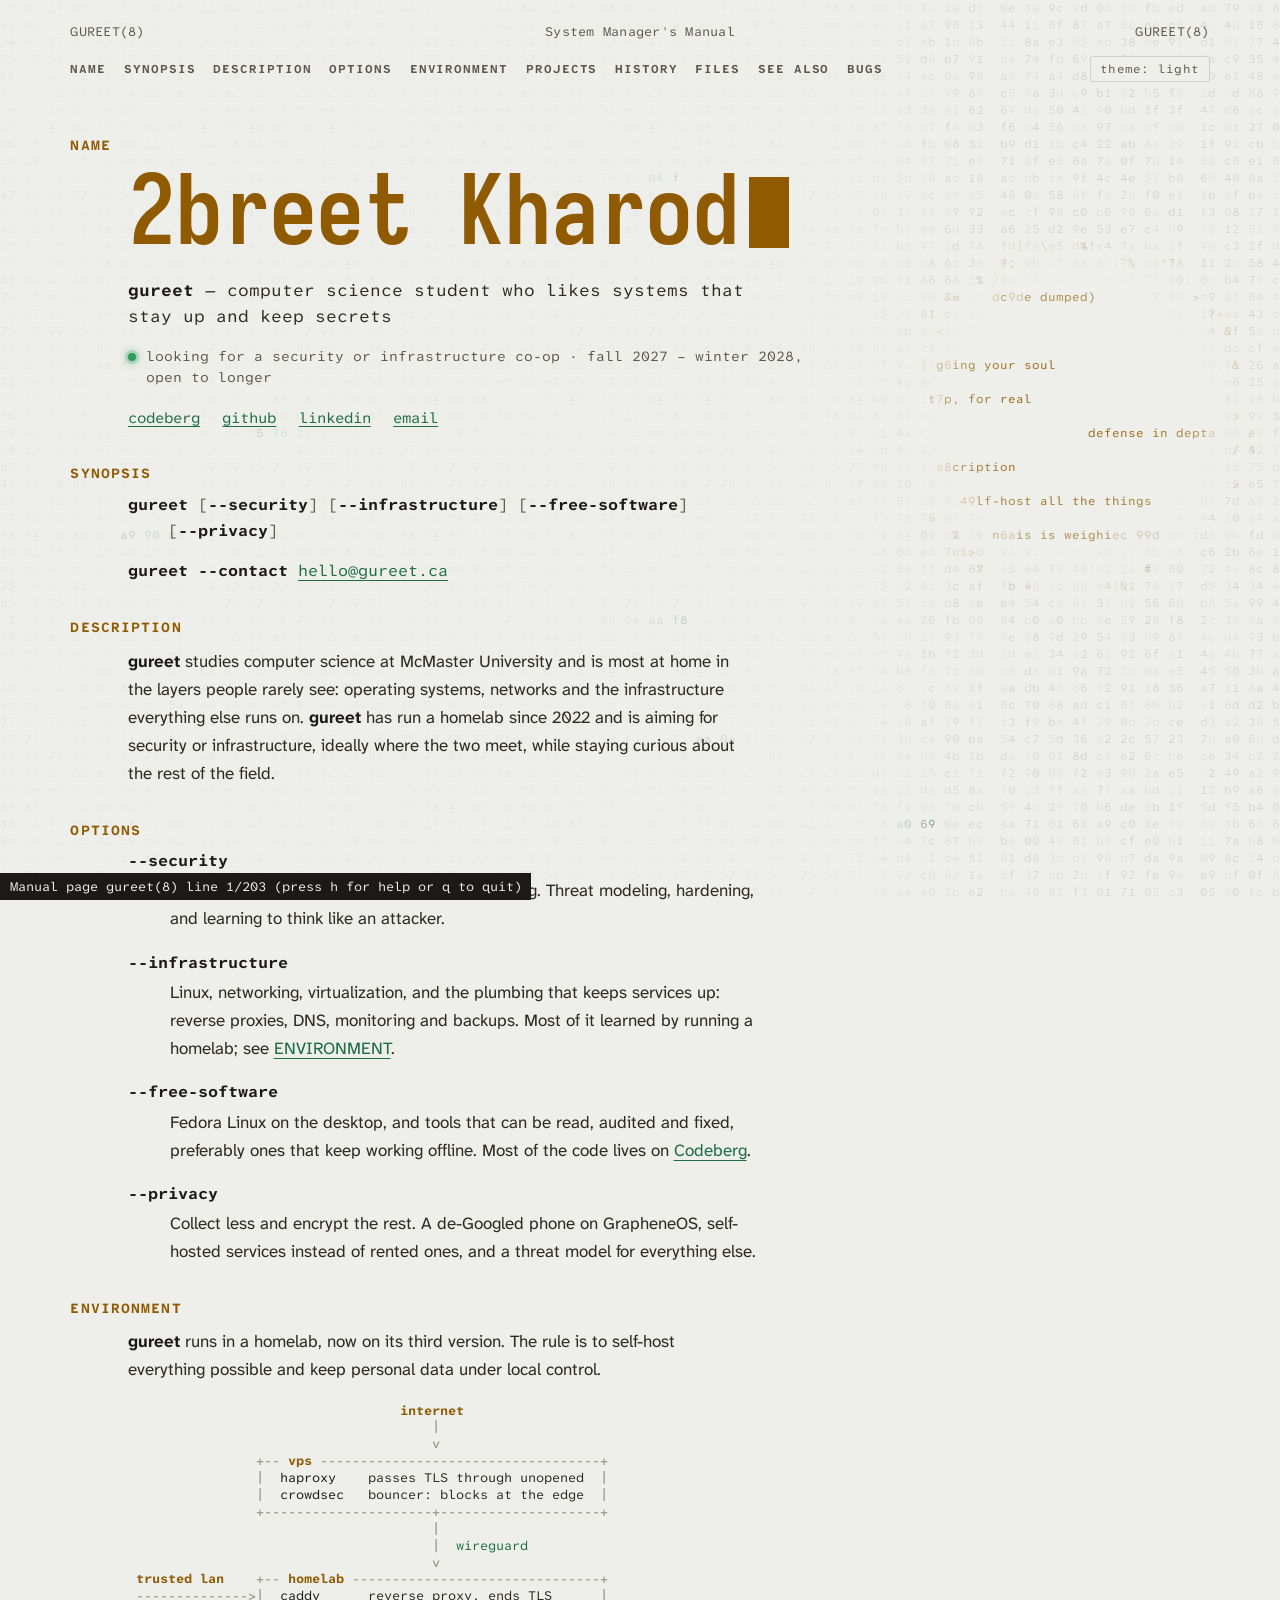
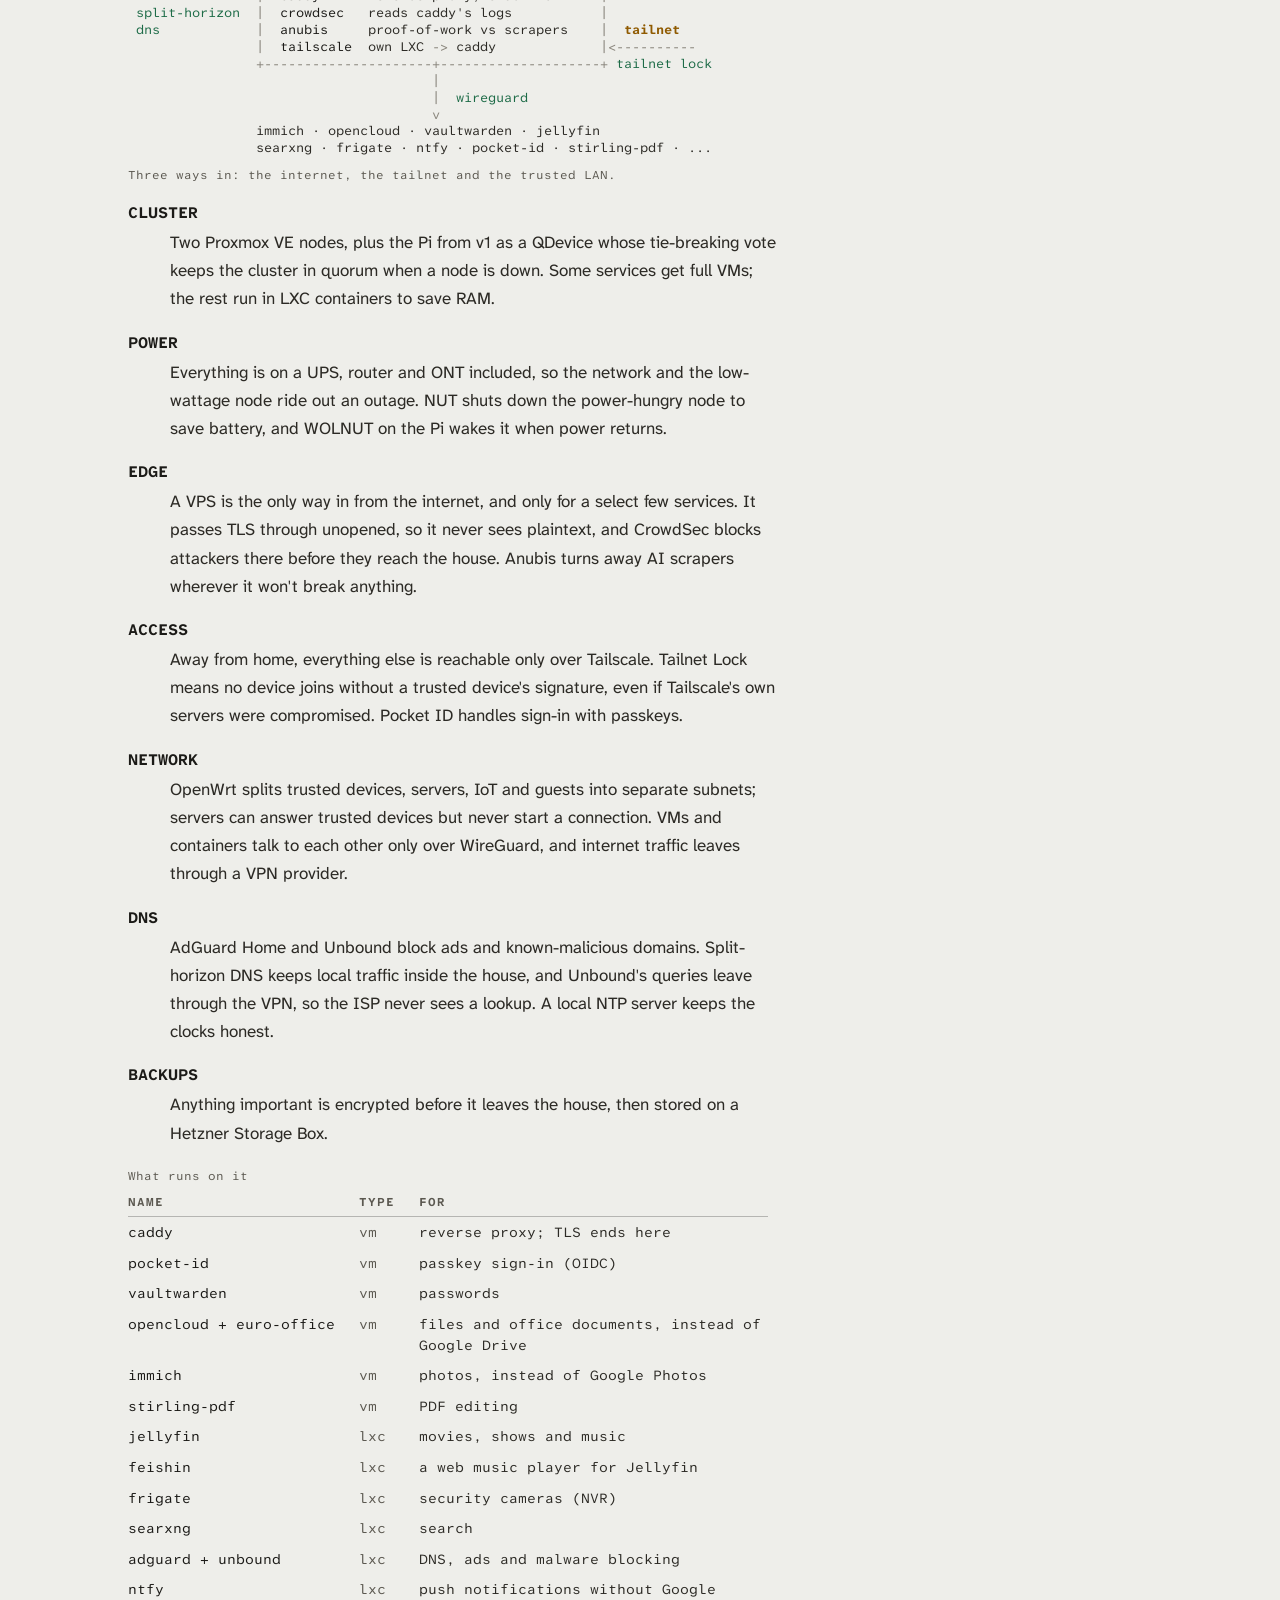
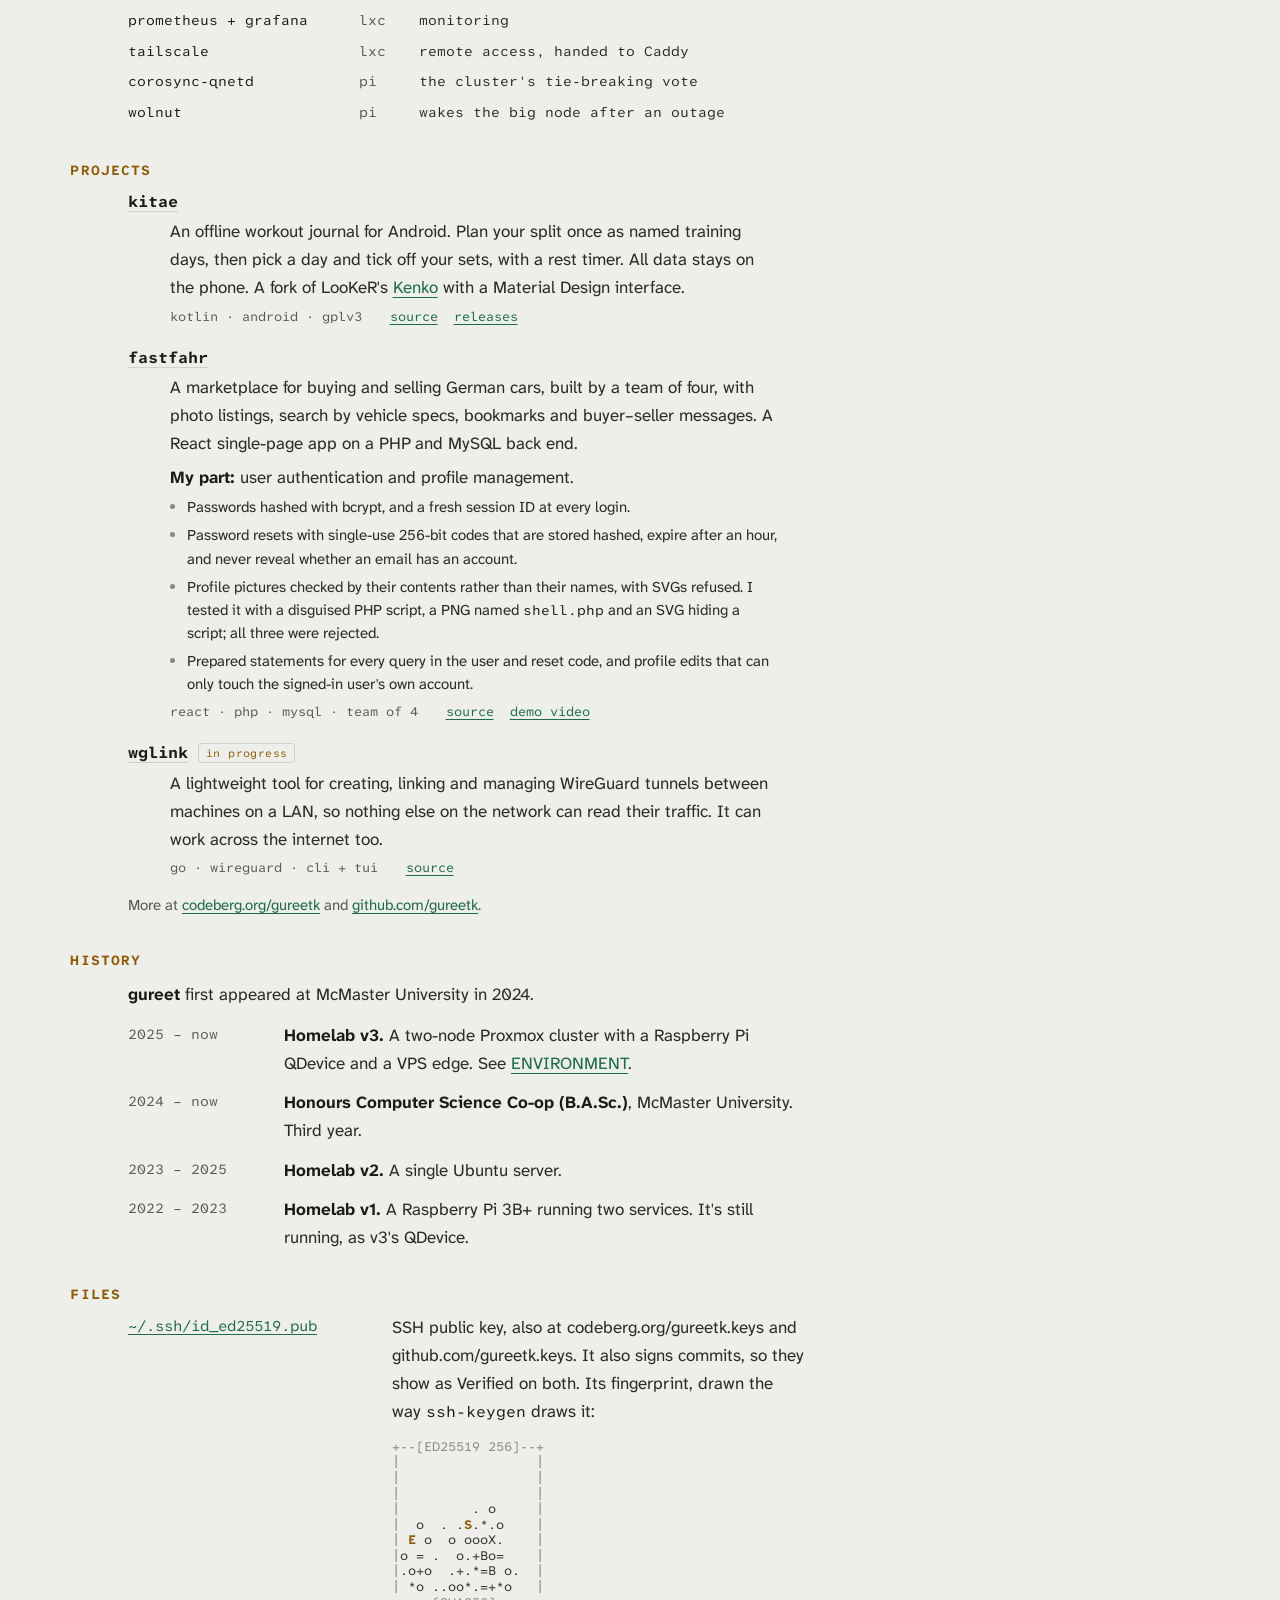
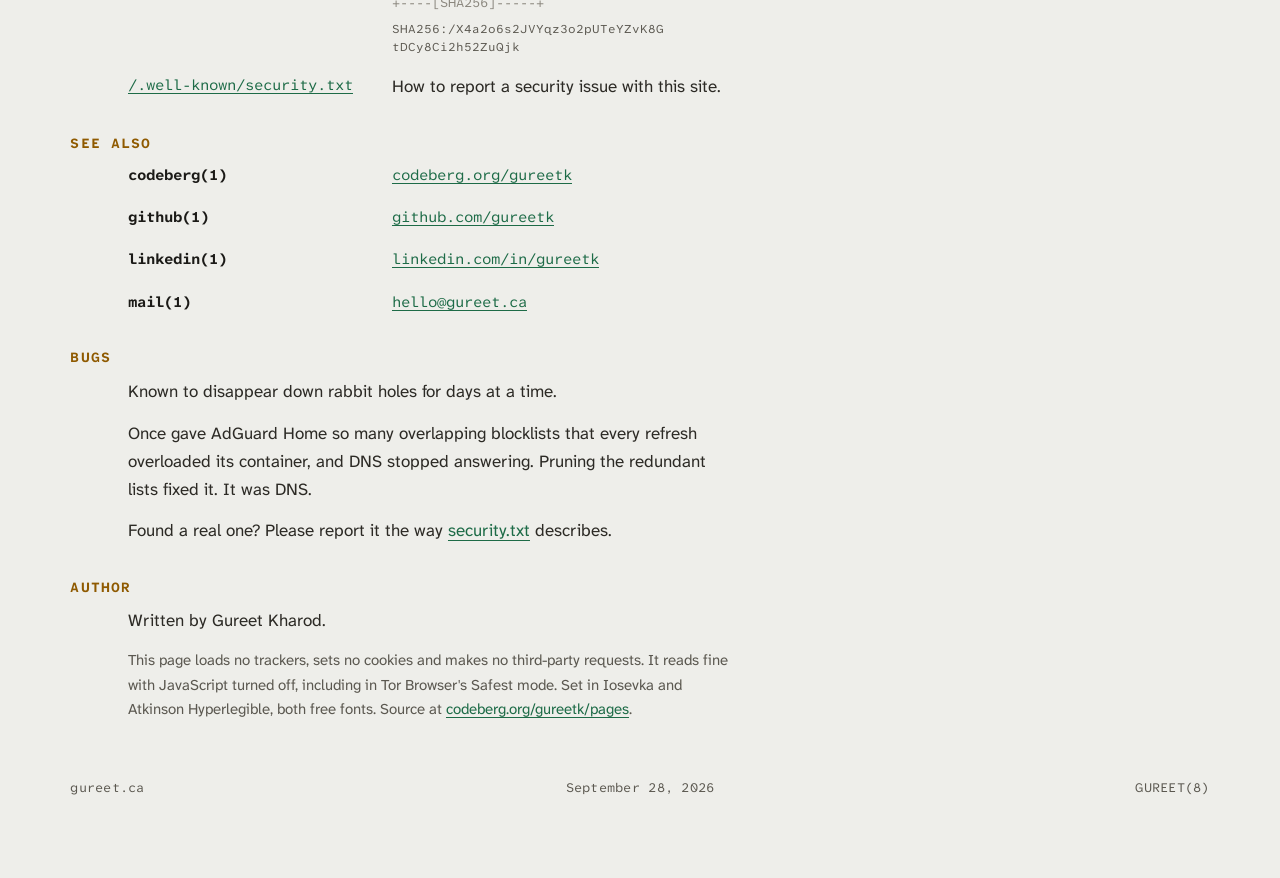
==== commit 3c36368b: "Add a link preview image" ====
--- a/index.html
+++ b/index.html
@@ -15,6 +15,11 @@
 <meta property="og:title" content="Gureet Kharod · gureet(8)">
 <meta property="og:description" content="Computer science student into security, infrastructure and free software.">
 <meta property="og:url" content="https://gureet.ca/">
+<meta property="og:image" content="https://gureet.ca/assets/og.png">
+<meta property="og:image:width" content="1200">
+<meta property="og:image:height" content="630">
+<meta property="og:image:alt" content="gureet(8): Gureet Kharod, computer science student who likes systems that stay up and keep secrets.">
+<meta name="twitter:card" content="summary_large_image">
 <link rel="icon" href="assets/favicon.svg" type="image/svg+xml">
 <link rel="preload" href="assets/fonts/iosevka-latin-700-normal.woff2" as="font" type="font/woff2" crossorigin>
 <link rel="preload" href="assets/fonts/atkinson-hyperlegible-next-latin-400-normal.woff2" as="font" type="font/woff2" crossorigin>
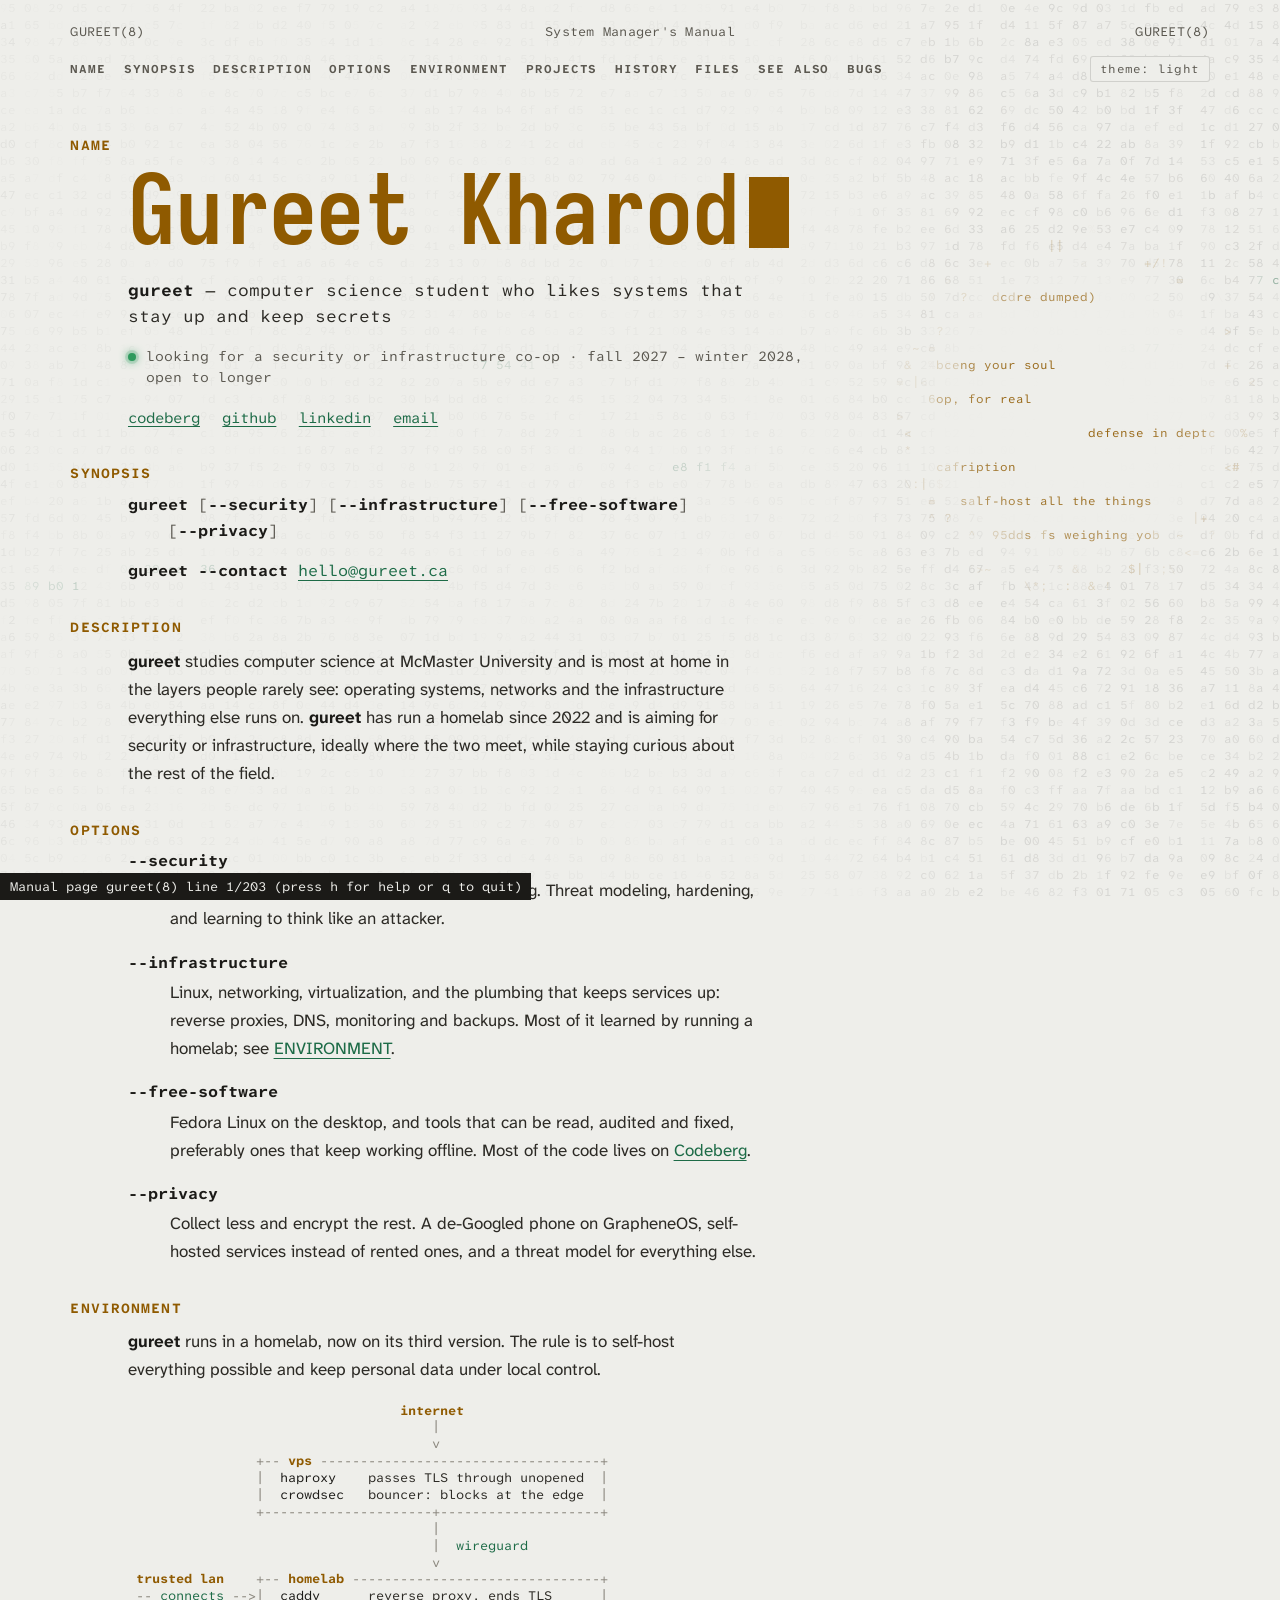
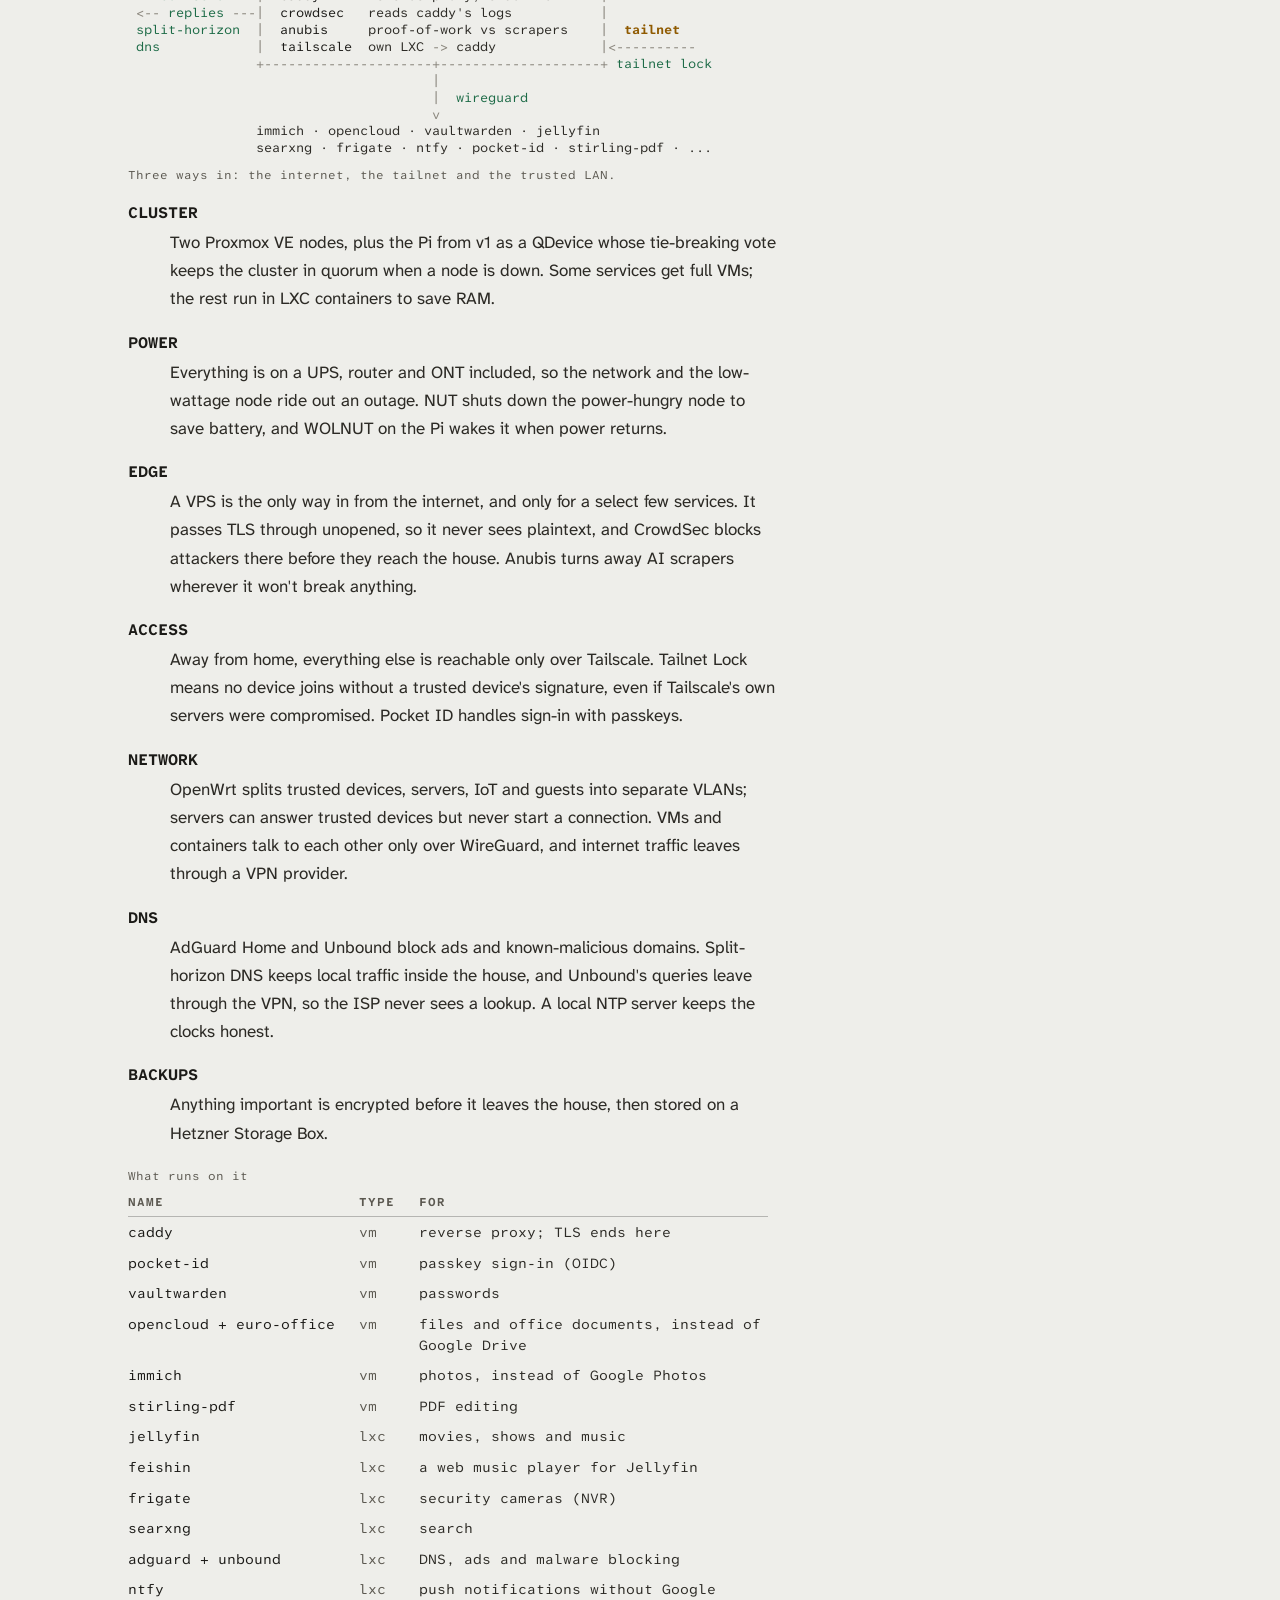
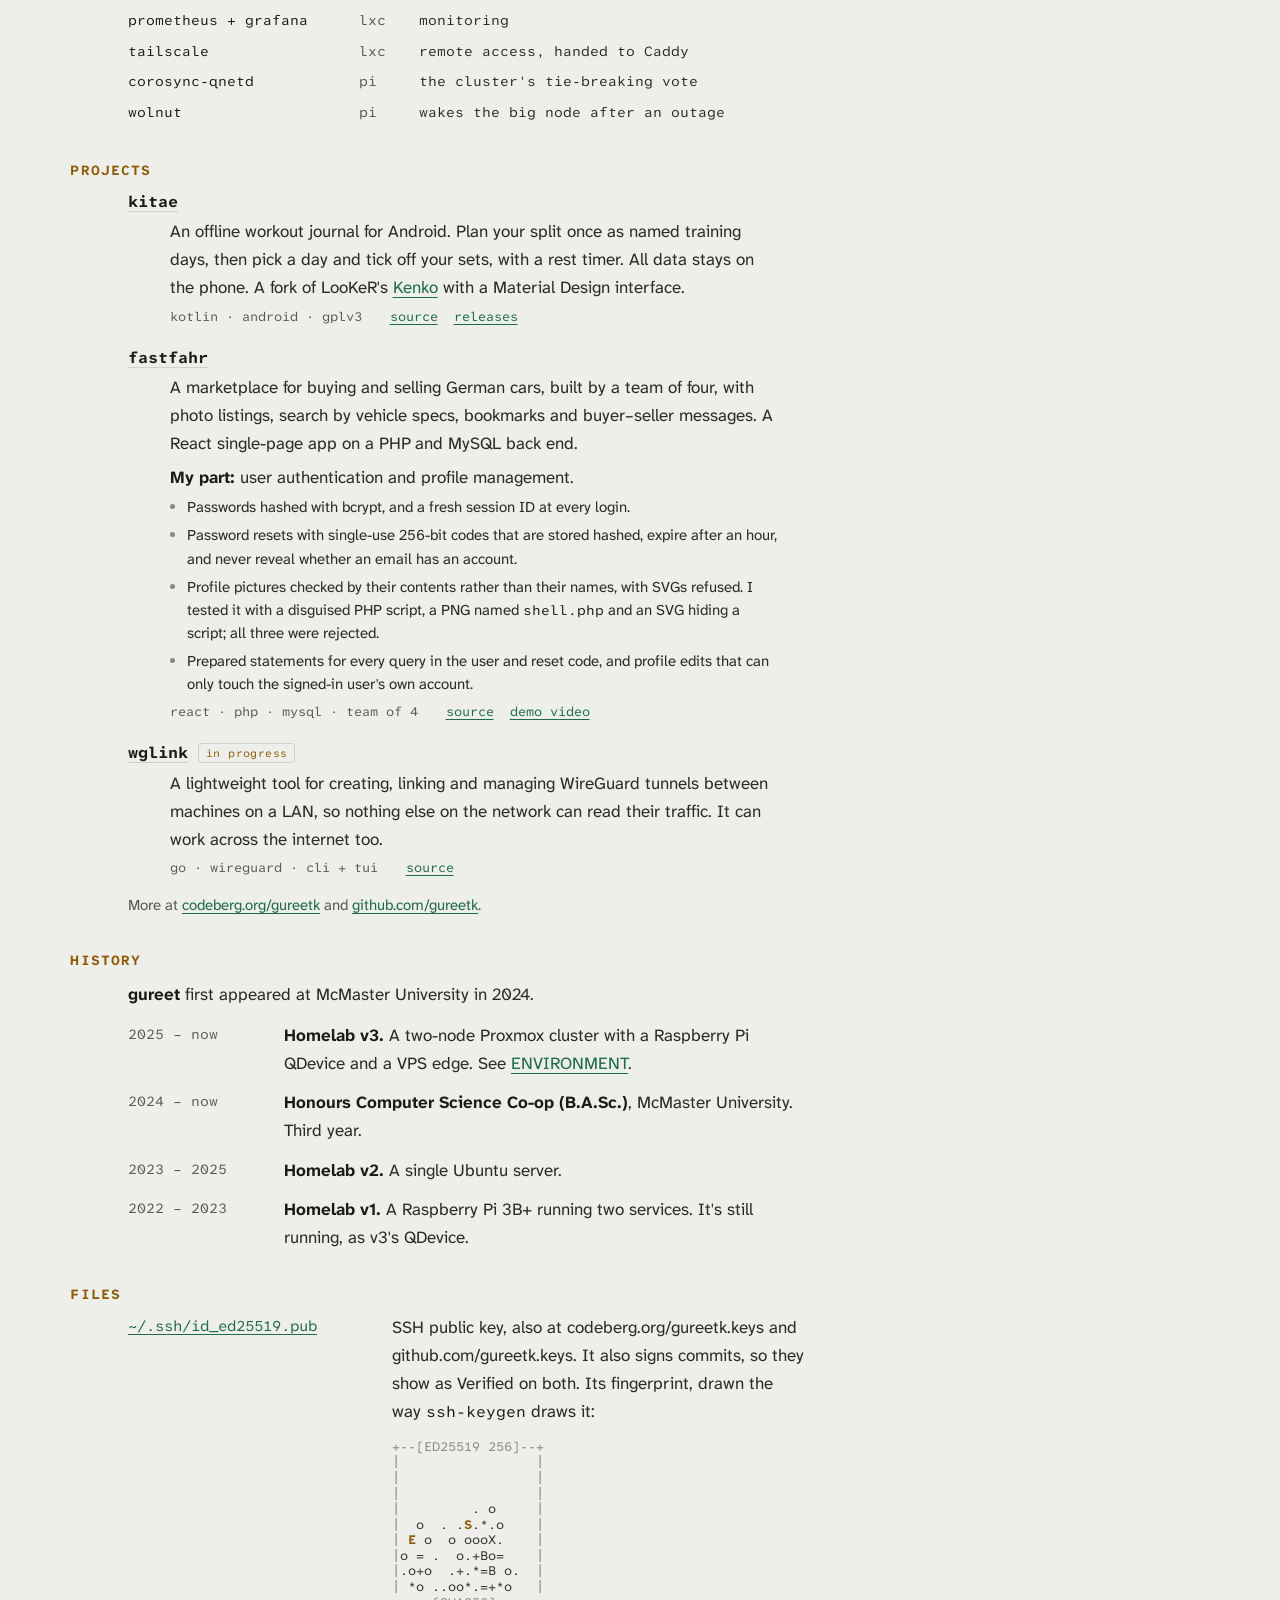
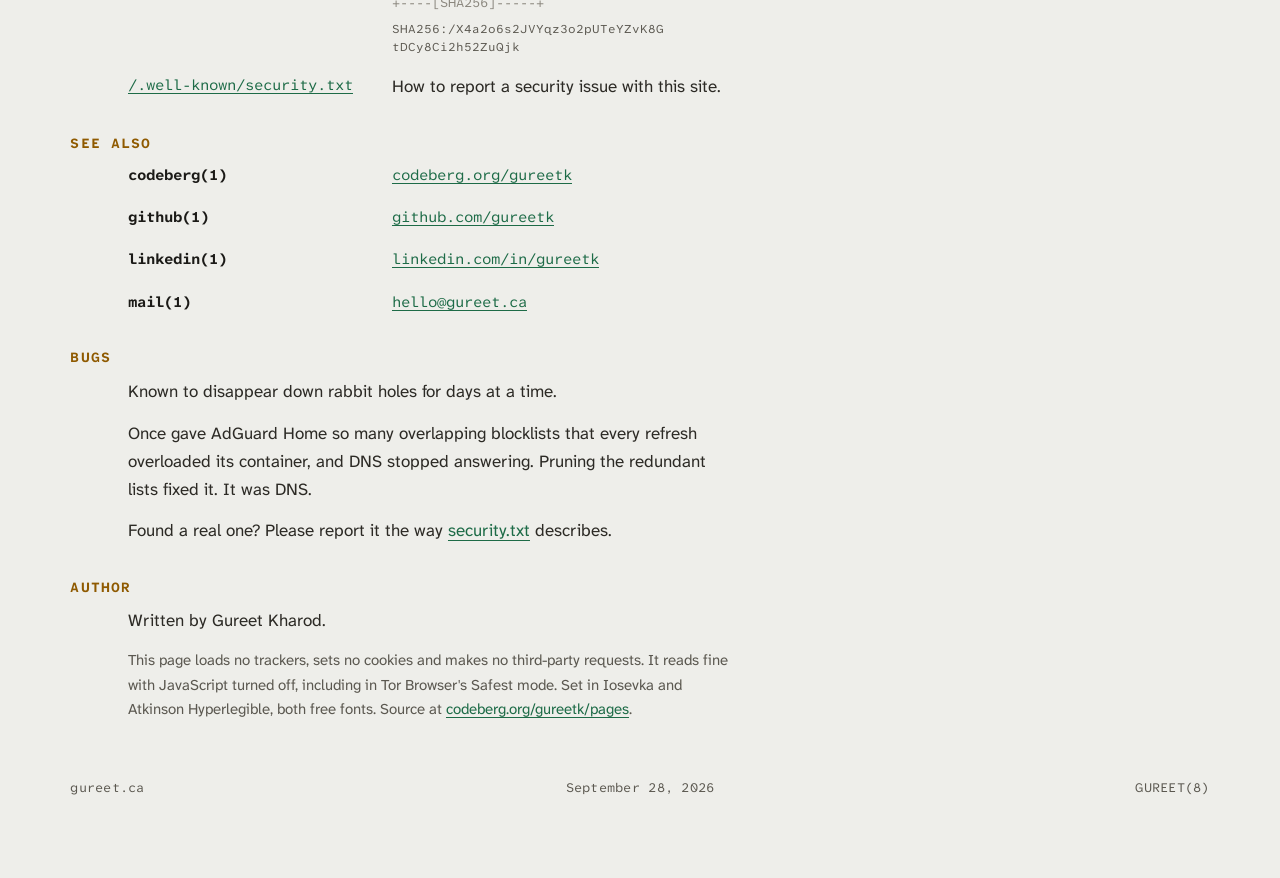
==== commit 068a5c35: "Show that servers only reply to the trusted LAN" ====
--- a/index.html
+++ b/index.html
@@ -120,7 +120,7 @@
         <p class="lede"><b>gureet</b> runs in a homelab, now on its third version. The rule is to self-host everything possible and keep personal data under local control.</p>
         <figure class="diagram">
           <!-- Generated by tools/diagram.py; edit the ASCII there. -->
-<pre data-diagram="wide" role="img" aria-label="Three ways into the homelab. From the internet, a select few services go through a VPS, where HAProxy passes TLS through without decrypting it and a CrowdSec bouncer blocks attackers, then over WireGuard to Caddy. At home, trusted devices reach Caddy directly through split-horizon DNS. Remote devices come in over Tailscale, with Tailnet Lock on, through a separate container that hands traffic to Caddy. Caddy ends TLS while CrowdSec reads its logs, and Anubis puts a proof-of-work check in front of the public services. Traffic continues over WireGuard to the services.">                                  <span class="dg-box">internet</span>
+<pre data-diagram="wide" role="img" aria-label="Three ways into the homelab. From the internet, a select few services go through a VPS, where HAProxy passes TLS through without decrypting it and a CrowdSec bouncer blocks attackers, then over WireGuard to Caddy. At home, trusted devices reach Caddy directly through split-horizon DNS, and the servers can only reply to them, never start a connection. Remote devices come in over Tailscale, with Tailnet Lock on, through a separate container that hands traffic to Caddy. Caddy ends TLS while CrowdSec reads its logs, and Anubis puts a proof-of-work check in front of the public services. Traffic continues over WireGuard to the services.">                                  <span class="dg-box">internet</span>
                                       <span class="dg-frame">|</span>
                                       <span class="dg-frame">v</span>
                 <span class="dg-frame">+--</span> <span class="dg-box">vps</span> <span class="dg-frame">-----------------------------------+</span>
@@ -131,17 +131,17 @@
                                       <span class="dg-frame">|</span>  <span class="dg-wire">wireguard</span>
                                       <span class="dg-frame">v</span>
  <span class="dg-box">trusted lan</span>    <span class="dg-frame">+--</span> <span class="dg-box">homelab</span> <span class="dg-frame">-------------------------------+</span>
- <span class="dg-frame">--------------&gt;|</span>  <span class="dg-key">caddy</span>      reverse proxy, ends TLS      <span class="dg-frame">|</span>
- <span class="dg-wire">split-horizon</span>  <span class="dg-frame">|</span>  <span class="dg-key">crowdsec</span>   reads caddy's logs           <span class="dg-frame">|</span>
- <span class="dg-wire">dns</span>            <span class="dg-frame">|</span>  <span class="dg-key">anubis</span>     proof-of-work vs scrapers    <span class="dg-frame">|</span>  <span class="dg-box">tailnet</span>
-                <span class="dg-frame">|</span>  <span class="dg-key">tailscale</span>  own LXC <span class="dg-frame">-&gt;</span> caddy             <span class="dg-frame">|&lt;----------</span>
+ <span class="dg-frame">--</span> <span class="dg-wire">connects</span> <span class="dg-frame">--&gt;|</span>  <span class="dg-key">caddy</span>      reverse proxy, ends TLS      <span class="dg-frame">|</span>
+ <span class="dg-frame">&lt;--</span> <span class="dg-wire">replies</span> <span class="dg-frame">---|</span>  <span class="dg-key">crowdsec</span>   reads caddy's logs           <span class="dg-frame">|</span>
+ <span class="dg-wire">split-horizon</span>  <span class="dg-frame">|</span>  <span class="dg-key">anubis</span>     proof-of-work vs scrapers    <span class="dg-frame">|</span>  <span class="dg-box">tailnet</span>
+ <span class="dg-wire">dns</span>            <span class="dg-frame">|</span>  <span class="dg-key">tailscale</span>  own LXC <span class="dg-frame">-&gt;</span> caddy             <span class="dg-frame">|&lt;----------</span>
                 <span class="dg-frame">+---------------------+--------------------+</span> <span class="dg-wire">tailnet lock</span>
                                       <span class="dg-frame">|</span>
                                       <span class="dg-frame">|</span>  <span class="dg-wire">wireguard</span>
                                       <span class="dg-frame">v</span>
                 immich · opencloud · vaultwarden · jellyfin
                 searxng · frigate · ntfy · pocket-id · stirling-pdf · ...</pre>
-<pre data-diagram="narrow" role="img" aria-label="Three ways into the homelab. From the internet, a select few services go through a VPS, where HAProxy passes TLS through without decrypting it and a CrowdSec bouncer blocks attackers, then over WireGuard to Caddy. At home, trusted devices reach Caddy directly through split-horizon DNS. Remote devices come in over Tailscale, with Tailnet Lock on, through a separate container that hands traffic to Caddy. Caddy ends TLS while CrowdSec reads its logs, and Anubis puts a proof-of-work check in front of the public services. Traffic continues over WireGuard to the services.">                 <span class="dg-box">internet</span>
+<pre data-diagram="narrow" role="img" aria-label="Three ways into the homelab. From the internet, a select few services go through a VPS, where HAProxy passes TLS through without decrypting it and a CrowdSec bouncer blocks attackers, then over WireGuard to Caddy. At home, trusted devices reach Caddy directly through split-horizon DNS, and the servers can only reply to them, never start a connection. Remote devices come in over Tailscale, with Tailnet Lock on, through a separate container that hands traffic to Caddy. Caddy ends TLS while CrowdSec reads its logs, and Anubis puts a proof-of-work check in front of the public services. Traffic continues over WireGuard to the services.">                 <span class="dg-box">internet</span>
                      <span class="dg-frame">|</span>
                      <span class="dg-frame">v</span>
 <span class="dg-frame">+--</span> <span class="dg-box">vps</span> <span class="dg-frame">-----------------------------------+</span>
@@ -152,8 +152,8 @@
  <span class="dg-box">trusted lan</span>         <span class="dg-frame">|</span>            <span class="dg-box">tailnet</span>
  <span class="dg-wire">split-horizon</span>       <span class="dg-frame">|</span>       <span class="dg-wire">tailnet lock</span>
  <span class="dg-wire">dns</span>                 <span class="dg-frame">|</span>                  <span class="dg-frame">|</span>
-  <span class="dg-frame">|</span>                  <span class="dg-frame">|</span>                  <span class="dg-frame">|</span>
-  <span class="dg-frame">v</span>                  <span class="dg-frame">v</span>                  <span class="dg-frame">v</span>
+  <span class="dg-frame">|</span>  <span class="dg-frame">^</span>               <span class="dg-frame">|</span>                  <span class="dg-frame">|</span>
+  <span class="dg-frame">v</span>  <span class="dg-frame">|</span>  <span class="dg-wire">replies</span>      <span class="dg-frame">v</span>                  <span class="dg-frame">v</span>
 <span class="dg-frame">+--</span> <span class="dg-box">homelab</span> <span class="dg-frame">-------------------------------+</span>
 <span class="dg-frame">|</span>  <span class="dg-key">caddy</span>      reverse proxy, ends TLS      <span class="dg-frame">|</span>
 <span class="dg-frame">|</span>  <span class="dg-key">crowdsec</span>   reads caddy's logs           <span class="dg-frame">|</span>
@@ -187,7 +187,7 @@
           </div>
           <div class="opt">
             <dt>NETWORK</dt>
-            <dd>OpenWrt splits trusted devices, servers, IoT and guests into separate subnets; servers can answer trusted devices but never start a connection. VMs and containers talk to each other only over WireGuard, and internet traffic leaves through a VPN provider.</dd>
+            <dd>OpenWrt splits trusted devices, servers, IoT and guests into separate VLANs; servers can answer trusted devices but never start a connection. VMs and containers talk to each other only over WireGuard, and internet traffic leaves through a VPN provider.</dd>
           </div>
           <div class="opt">
             <dt>DNS</dt>
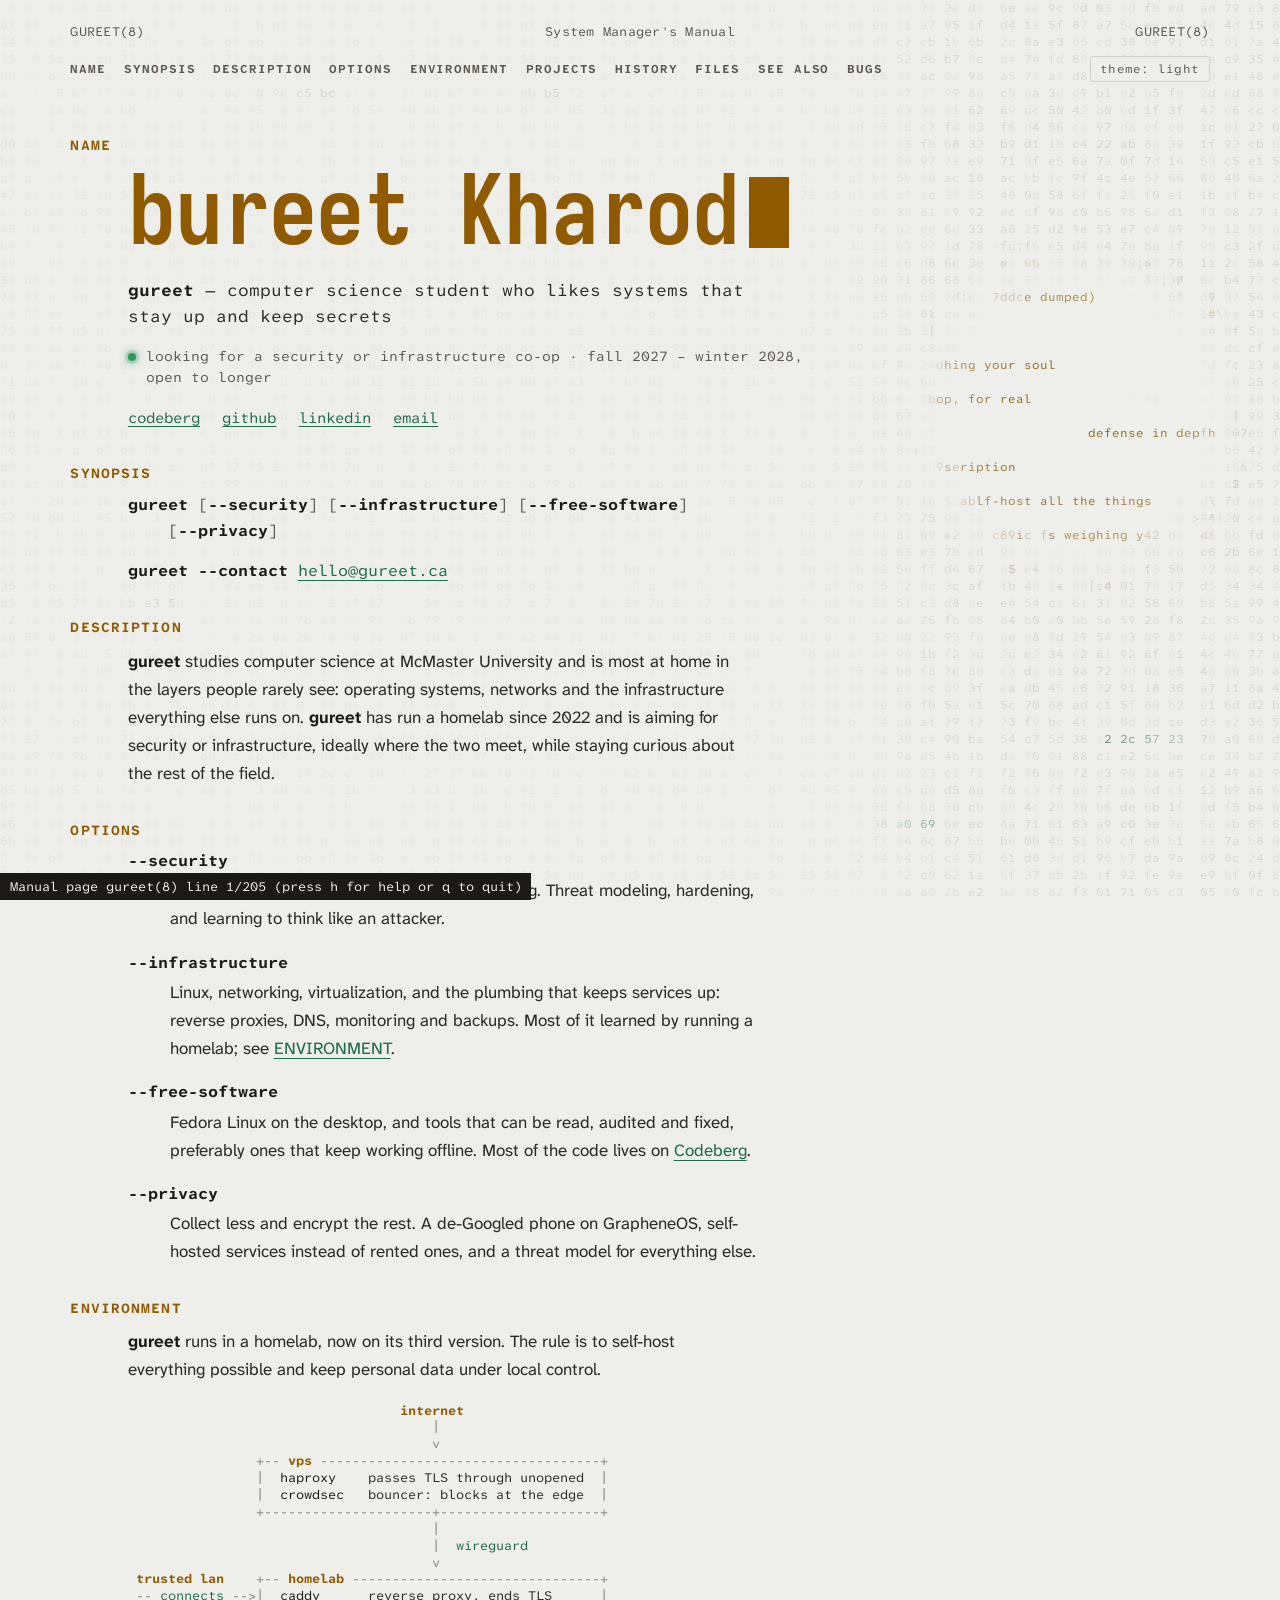
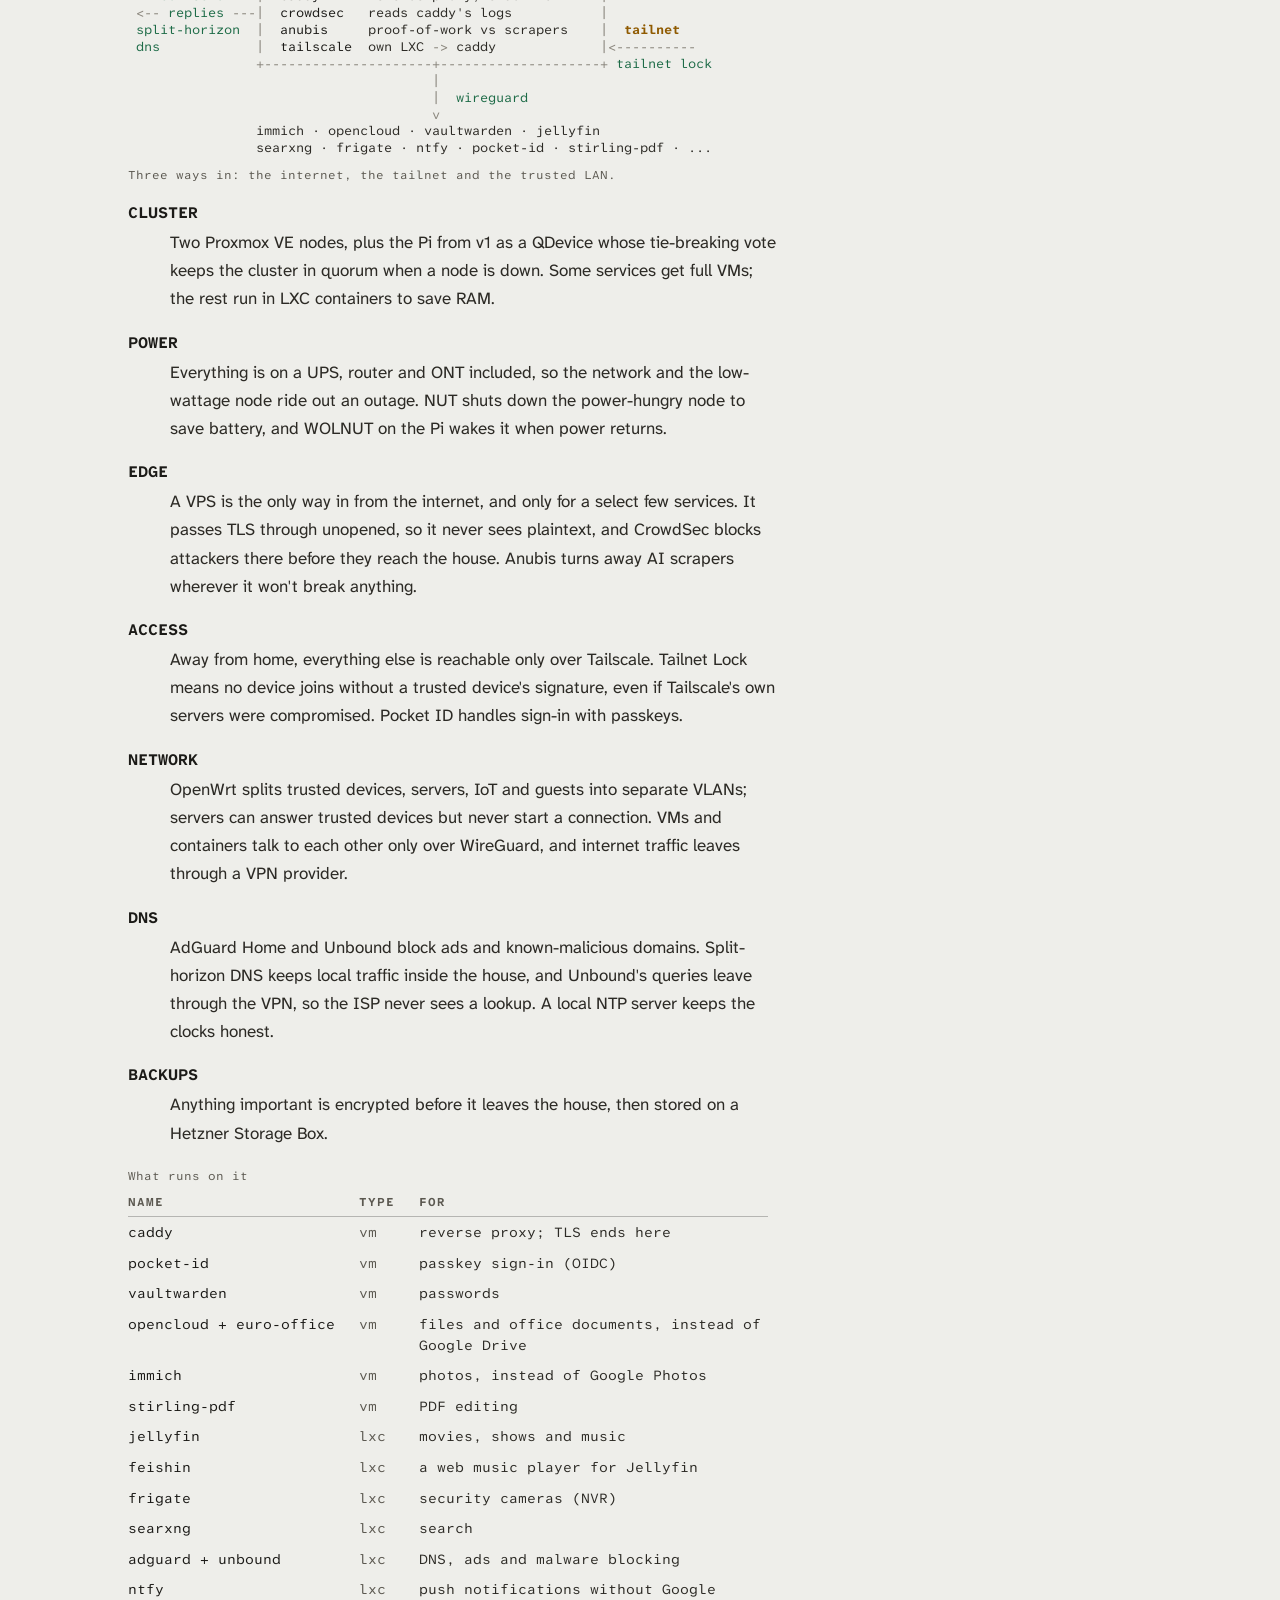
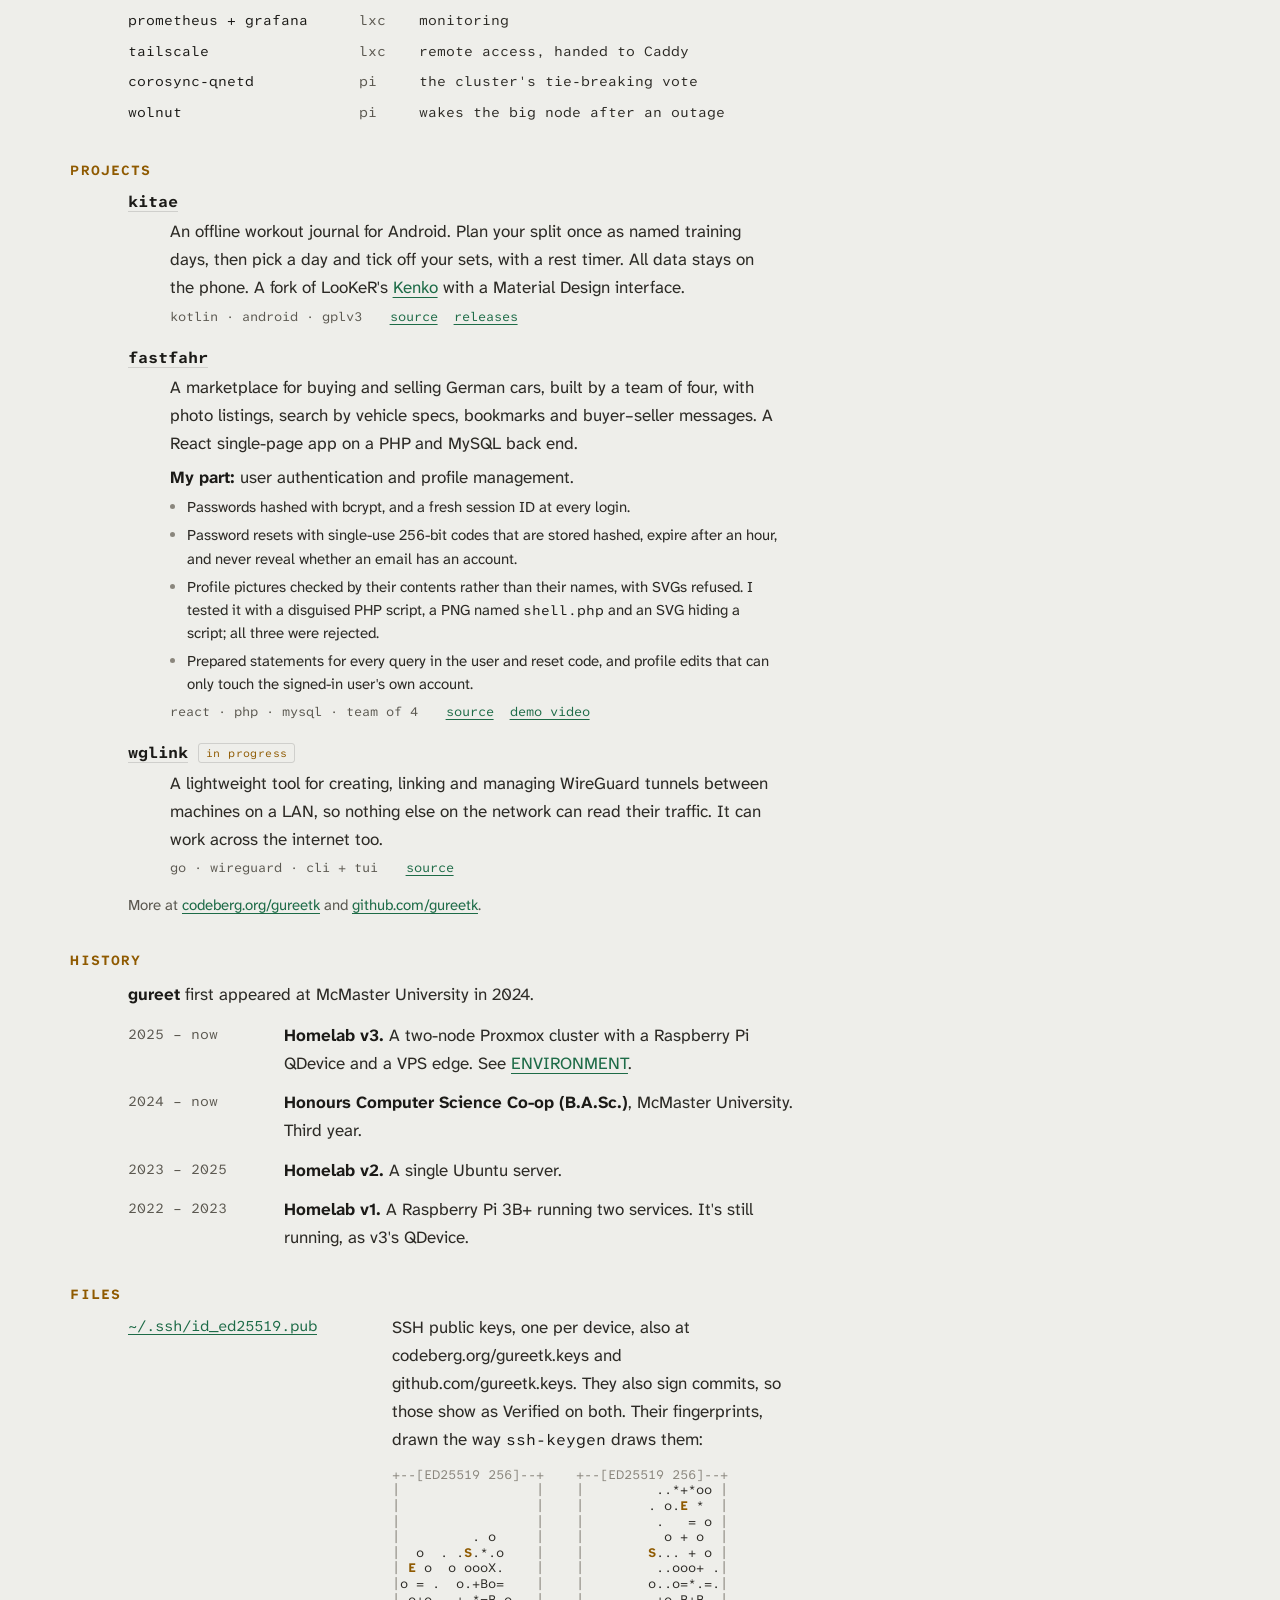
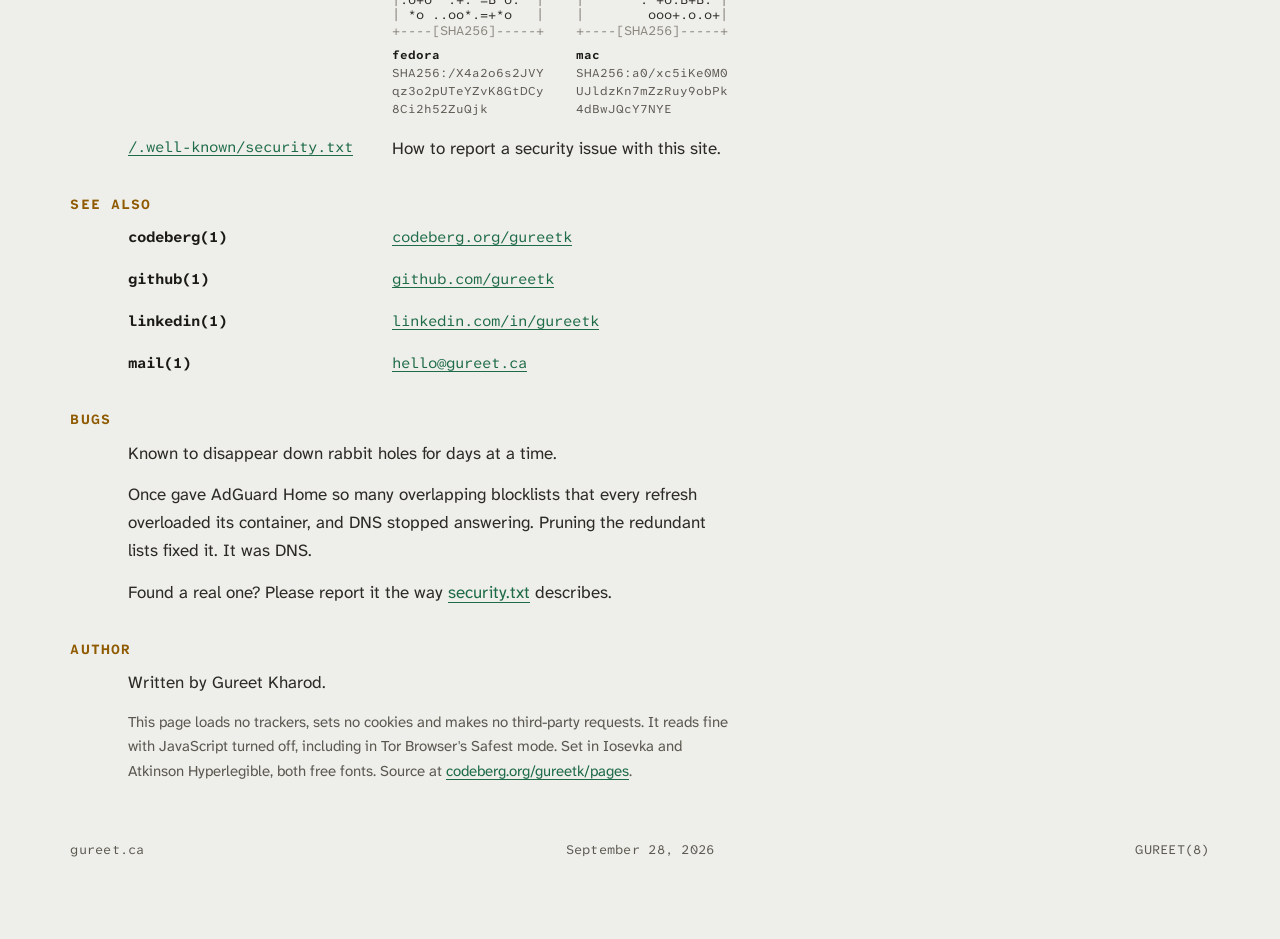
==== commit 7e68823e: "Added Mac's SSH Key" ====
--- a/index.html
+++ b/index.html
@@ -288,9 +288,10 @@
           <div>
             <dt><a href="https://codeberg.org/gureetk.keys">~/.ssh/id_ed25519.pub</a></dt>
             <dd>
-              <p>SSH public key, also at codeberg.org/gureetk.keys and github.com/gureetk.keys. It also signs commits, so they show as Verified on both. Its fingerprint, drawn the way <code>ssh-keygen</code> draws it:</p>
-              <!-- From: ssh-keygen -lv -E sha256 -f ~/.ssh/id_ed25519.pub -->
-              <figure class="randomart">
+              <p>SSH public keys, one per device, also at codeberg.org/gureetk.keys and github.com/gureetk.keys. They also sign commits, so those show as Verified on both. Their fingerprints, drawn the way <code>ssh-keygen</code> draws them:</p>
+              <!-- From: ssh-keygen -lv -E sha256 -f ~/.ssh/id_ed25519.pub, run on each device -->
+              <div class="randomarts">
+                <figure class="randomart">
 <pre aria-hidden="true"><span class="ra-frame">+--[ED25519 256]--+</span>
 <span class="ra-frame">|</span>                 <span class="ra-frame">|</span>
 <span class="ra-frame">|</span>                 <span class="ra-frame">|</span>
@@ -302,8 +303,23 @@
 <span class="ra-frame">|</span>.o+o  .+.*=B o.  <span class="ra-frame">|</span>
 <span class="ra-frame">|</span> *o ..oo*.=+*o   <span class="ra-frame">|</span>
 <span class="ra-frame">+----[SHA256]-----+</span></pre>
-                <figcaption>SHA256:/X4a2o6s2JVYqz3o2pUTeYZvK8GtDCy8Ci2h52ZuQjk</figcaption>
-              </figure>
+                  <figcaption><b>fedora</b>SHA256:/X4a2o6s2JVYqz3o2pUTeYZvK8GtDCy8Ci2h52ZuQjk</figcaption>
+                </figure>
+                <figure class="randomart">
+<pre aria-hidden="true"><span class="ra-frame">+--[ED25519 256]--+</span>
+<span class="ra-frame">|</span>         ..*+*oo <span class="ra-frame">|</span>
+<span class="ra-frame">|</span>        . o.<span class="ra-e">E</span> *  <span class="ra-frame">|</span>
+<span class="ra-frame">|</span>         .   = o <span class="ra-frame">|</span>
+<span class="ra-frame">|</span>          o + o  <span class="ra-frame">|</span>
+<span class="ra-frame">|</span>        <span class="ra-s">S</span>... + o <span class="ra-frame">|</span>
+<span class="ra-frame">|</span>         ..ooo+ .<span class="ra-frame">|</span>
+<span class="ra-frame">|</span>        o..o=*.=.<span class="ra-frame">|</span>
+<span class="ra-frame">|</span>       . +o.B+B. <span class="ra-frame">|</span>
+<span class="ra-frame">|</span>        ooo+.o.o+<span class="ra-frame">|</span>
+<span class="ra-frame">+----[SHA256]-----+</span></pre>
+                  <figcaption><b>mac</b>SHA256:a0/xc5iKe0M0UJldzKn7mZzRuy9obPk4dBwJQcY7NYE</figcaption>
+                </figure>
+              </div>
             </dd>
           </div>
           <div>
--- a/assets/css/site.css
+++ b/assets/css/site.css
@@ -526,12 +526,17 @@
 .seealso dt { font-weight: 700; color: var(--ink); }
 .seealso dd { font: 400 0.9375rem/1.75 var(--font-mono); }
 
+.randomarts {
+  display: flex;
+  flex-wrap: wrap;
+  gap: 1rem 2rem;
+  margin: 0.2rem 0 0;
+}
+
+/* Table layout keeps each caption as wide as its drawing. */
 .randomart {
-  display: flex;
-  flex-wrap: wrap;
-  align-items: flex-end;
-  gap: 0.6rem 1.4rem;
-  margin: 0.2rem 0 0;
+  display: table;
+  margin: 0;
 }
 
 .randomart pre {
@@ -545,11 +550,15 @@
 .ra-e { color: var(--amber); font-weight: 700; }
 
 .randomart figcaption {
-  max-width: 17rem;
+  display: table-caption;
+  caption-side: bottom;
+  padding-top: 0.45rem;
   font: 400 0.75rem/1.5 var(--font-mono);
   color: var(--muted);
   overflow-wrap: anywhere;
 }
+
+.randomart figcaption b { display: block; }
 
 .colophon { color: var(--muted); font-size: 0.9375rem; }
 
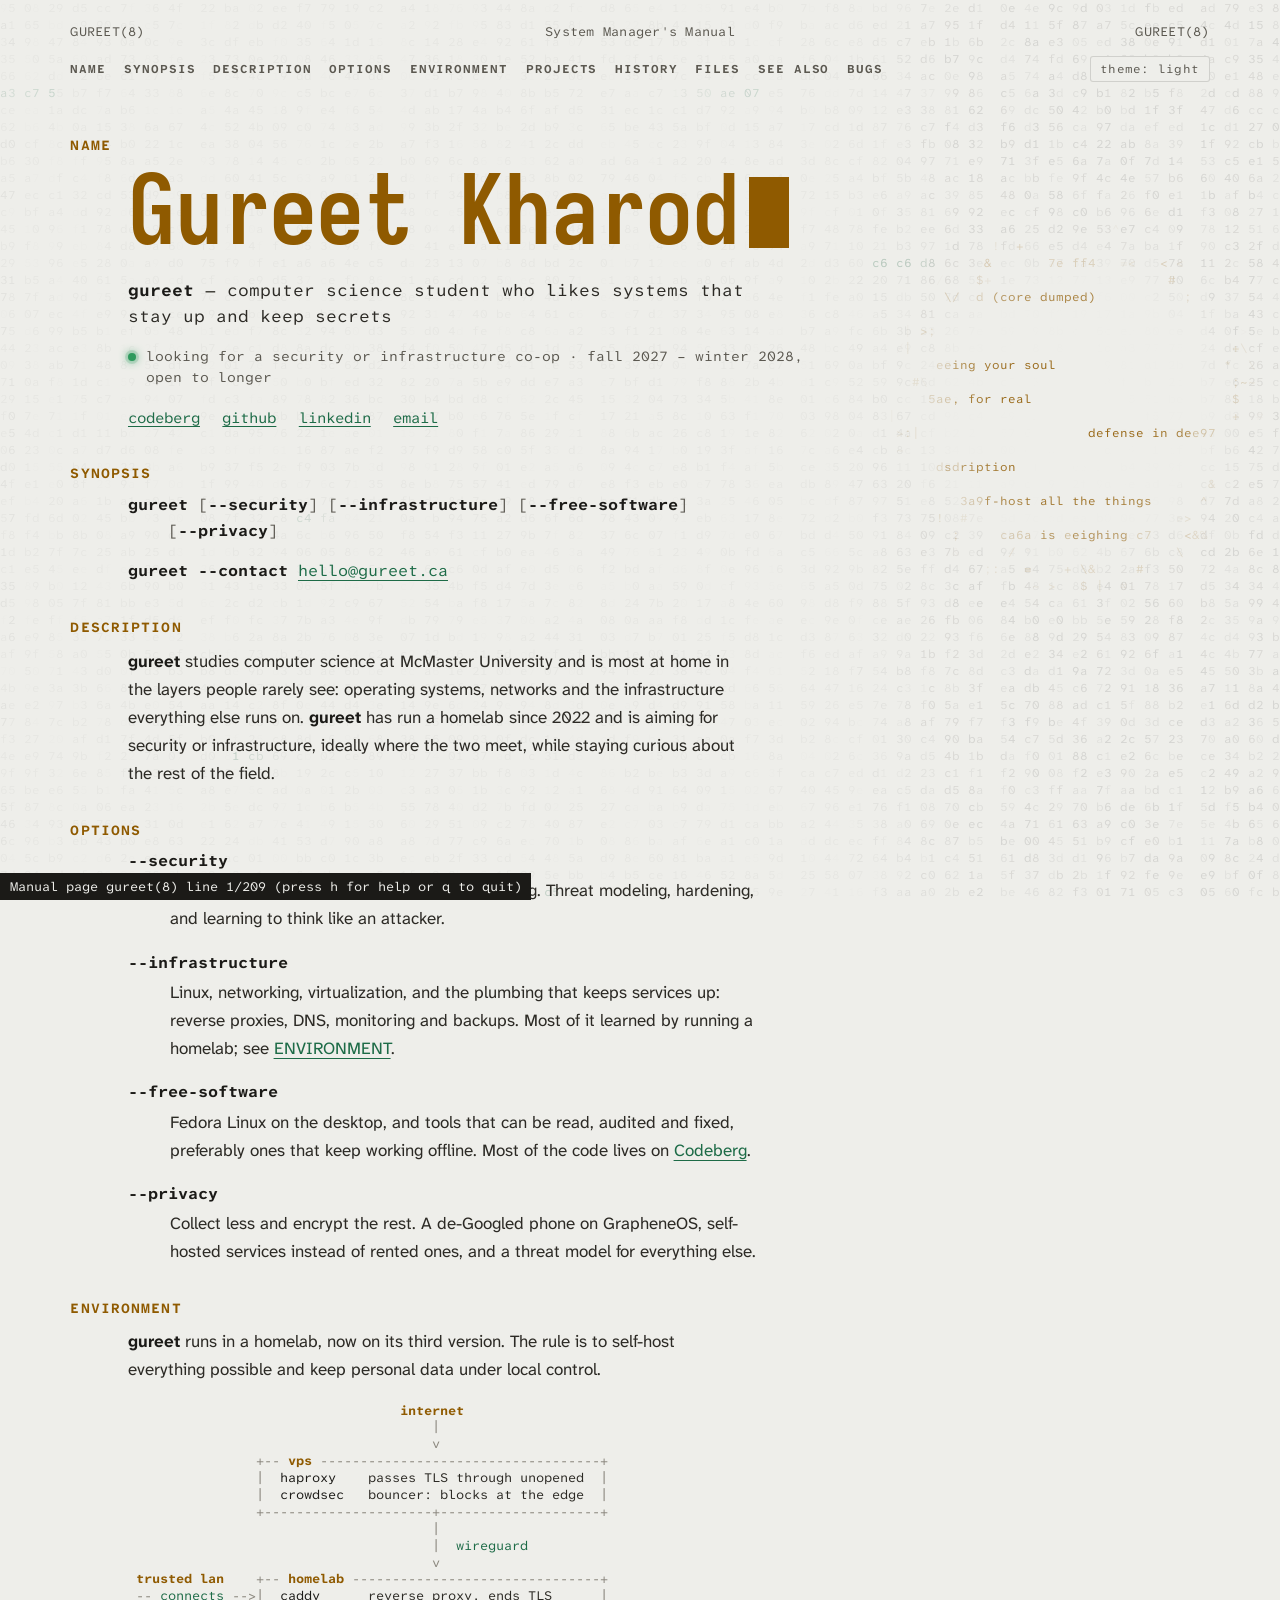
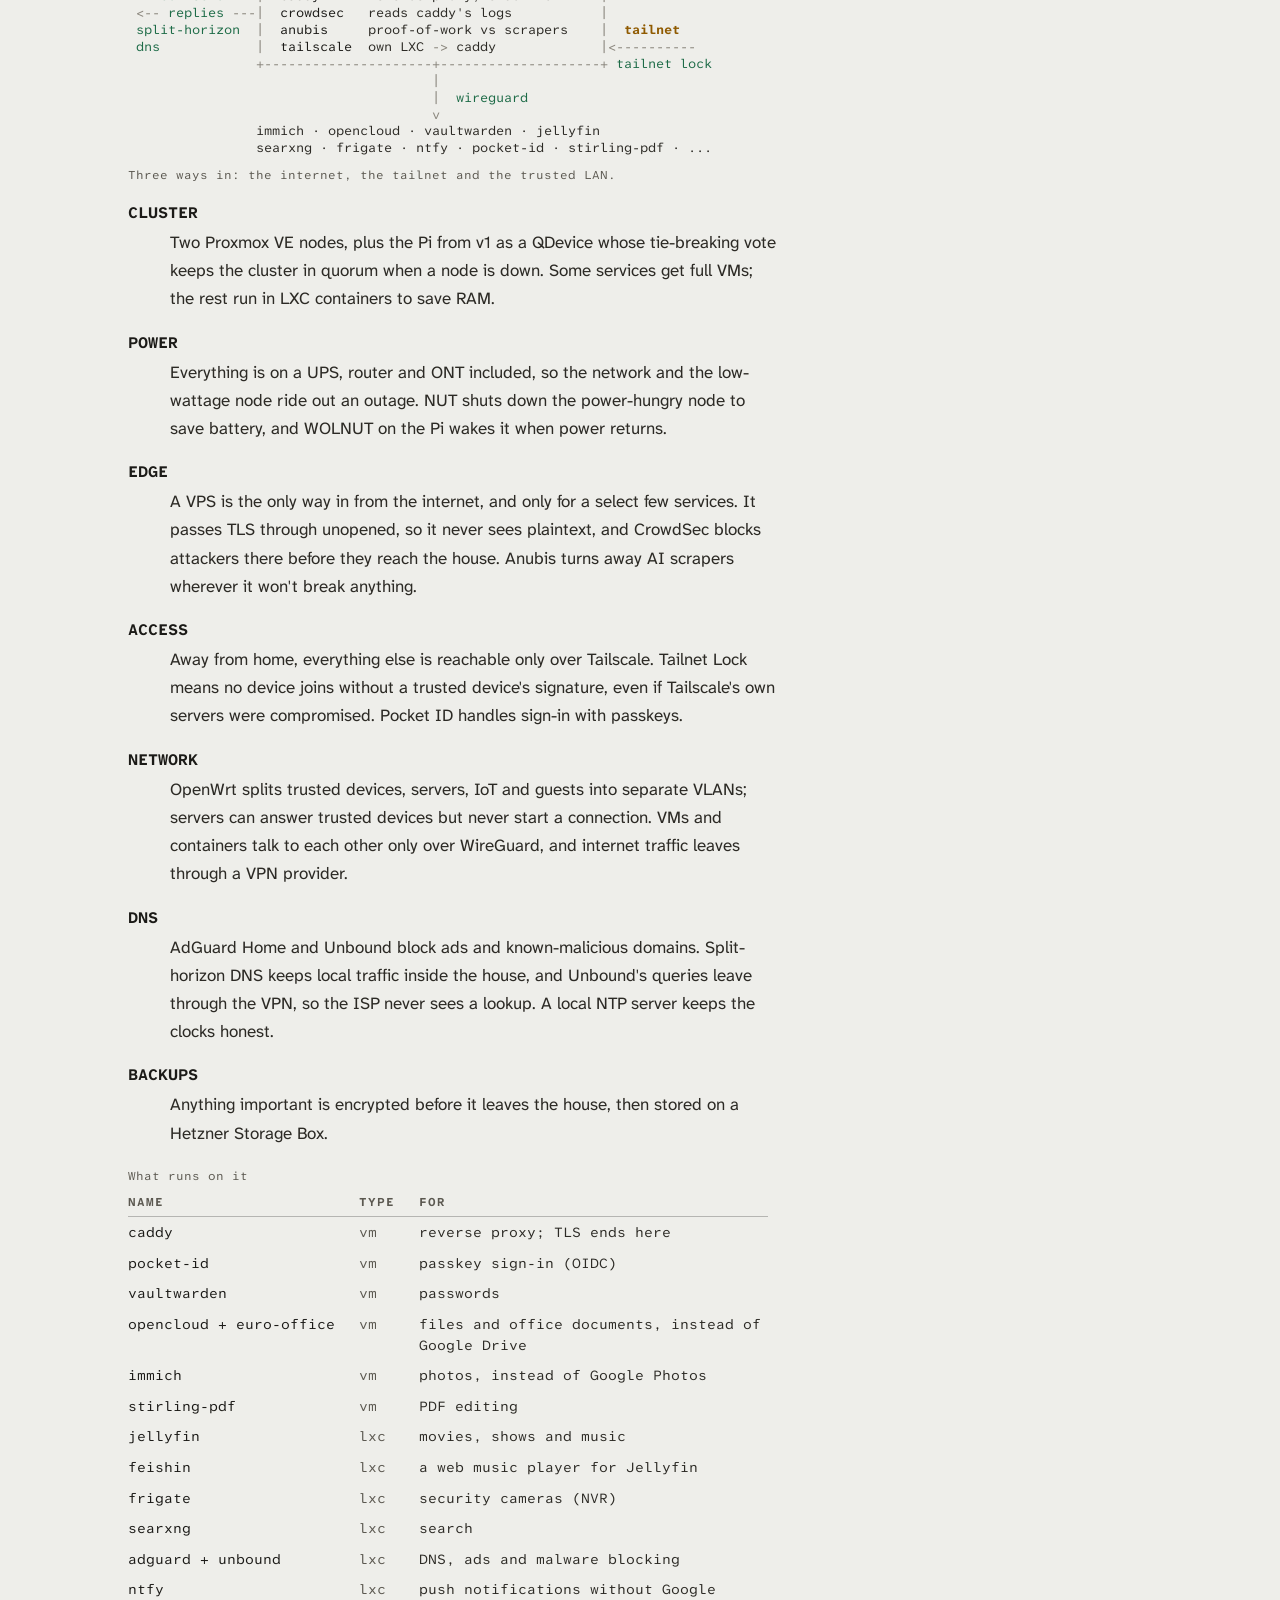
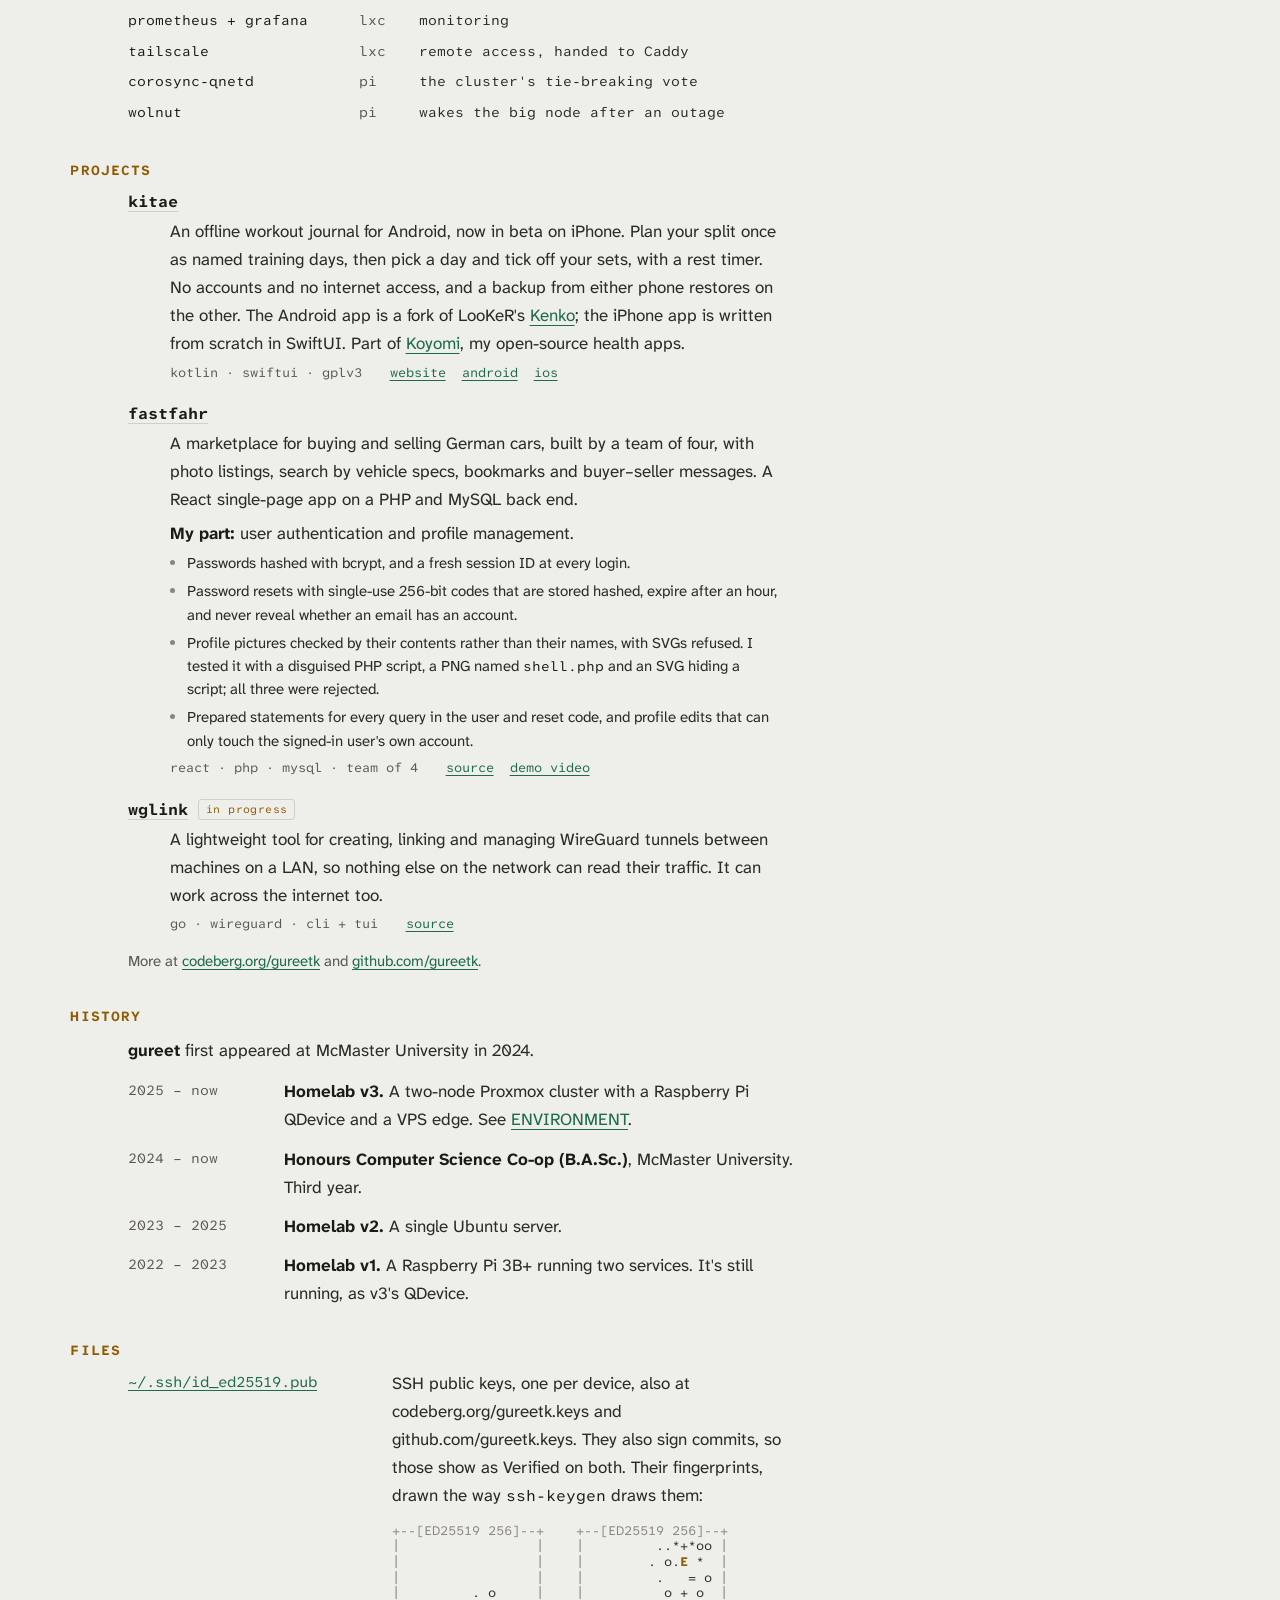
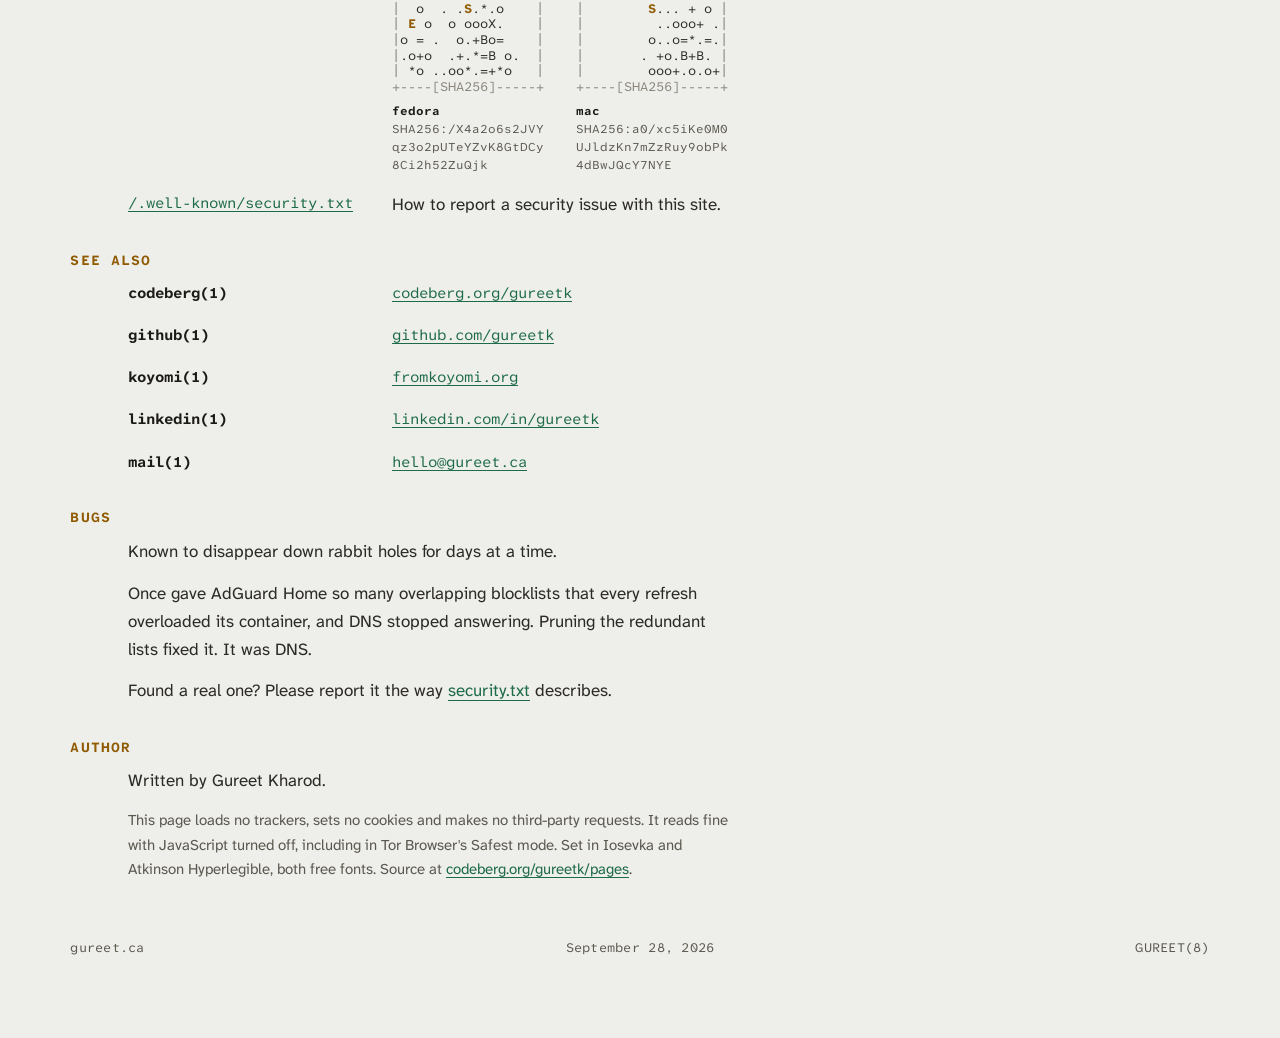
==== commit 0f35e924: "Add kitae for iPhone and link Koyomi" ====
--- a/index.html
+++ b/index.html
@@ -230,10 +230,10 @@
       <div class="sh-body">
         <dl class="opts projects">
           <div class="opt">
-            <dt><a href="https://codeberg.org/gureetk/kitae">kitae</a></dt>
+            <dt><a href="https://kitae.fromkoyomi.org">kitae</a></dt>
             <dd>
-              <p>An offline workout journal for Android. Plan your split once as named training days, then pick a day and tick off your sets, with a rest timer. All data stays on the phone. A fork of LooKeR's <a href="https://github.com/iamlooker/kenko">Kenko</a> with a Material Design interface.</p>
-              <p class="meta"><span>kotlin · android · gplv3</span><span class="plinks"><a href="https://codeberg.org/gureetk/kitae">source</a><a href="https://codeberg.org/gureetk/kitae/releases">releases</a></span></p>
+              <p>An offline workout journal for Android, now in beta on iPhone. Plan your split once as named training days, then pick a day and tick off your sets, with a rest timer. No accounts and no internet access, and a backup from either phone restores on the other. The Android app is a fork of LooKeR's <a href="https://codeberg.org/Iamlooker/Kenko">Kenko</a>; the iPhone app is written from scratch in SwiftUI. Part of <a href="https://fromkoyomi.org">Koyomi</a>, my open-source health apps.</p>
+              <p class="meta"><span>kotlin · swiftui · gplv3</span><span class="plinks"><a href="https://kitae.fromkoyomi.org">website</a><a href="https://github.com/koyomi-apps/kitae-android">android</a><a href="https://github.com/koyomi-apps/kitae-ios">ios</a></span></p>
             </dd>
           </div>
           <div class="opt">
@@ -336,6 +336,7 @@
         <dl class="files seealso">
           <div><dt>codeberg(1)</dt><dd><a href="https://codeberg.org/gureetk">codeberg.org/gureetk</a></dd></div>
           <div><dt>github(1)</dt><dd><a href="https://github.com/gureetk">github.com/gureetk</a></dd></div>
+          <div><dt>koyomi(1)</dt><dd><a href="https://fromkoyomi.org">fromkoyomi.org</a></dd></div>
           <div><dt>linkedin(1)</dt><dd><a href="https://www.linkedin.com/in/gureetk">linkedin.com/in/gureetk</a></dd></div>
           <div><dt>mail(1)</dt><dd><a href="mailto:hello@gureet.ca">hello@gureet.ca</a></dd></div>
         </dl>
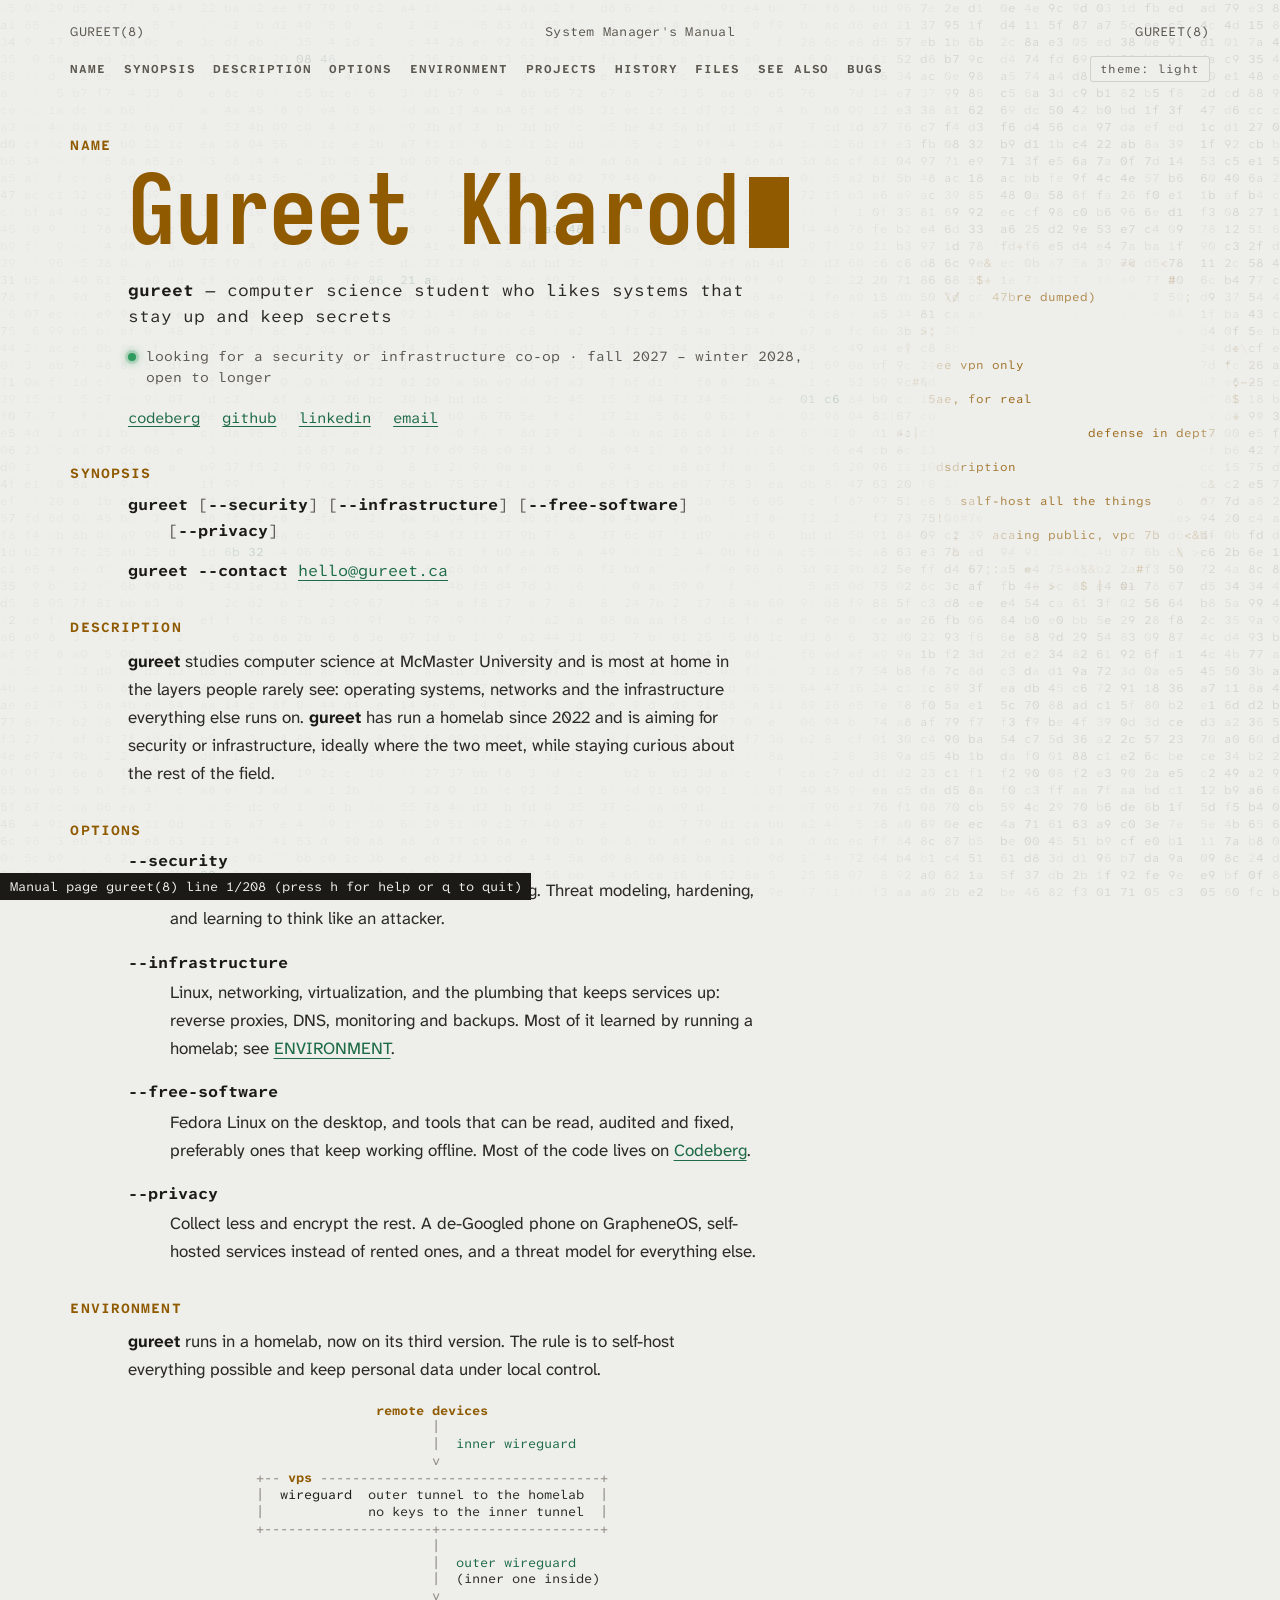
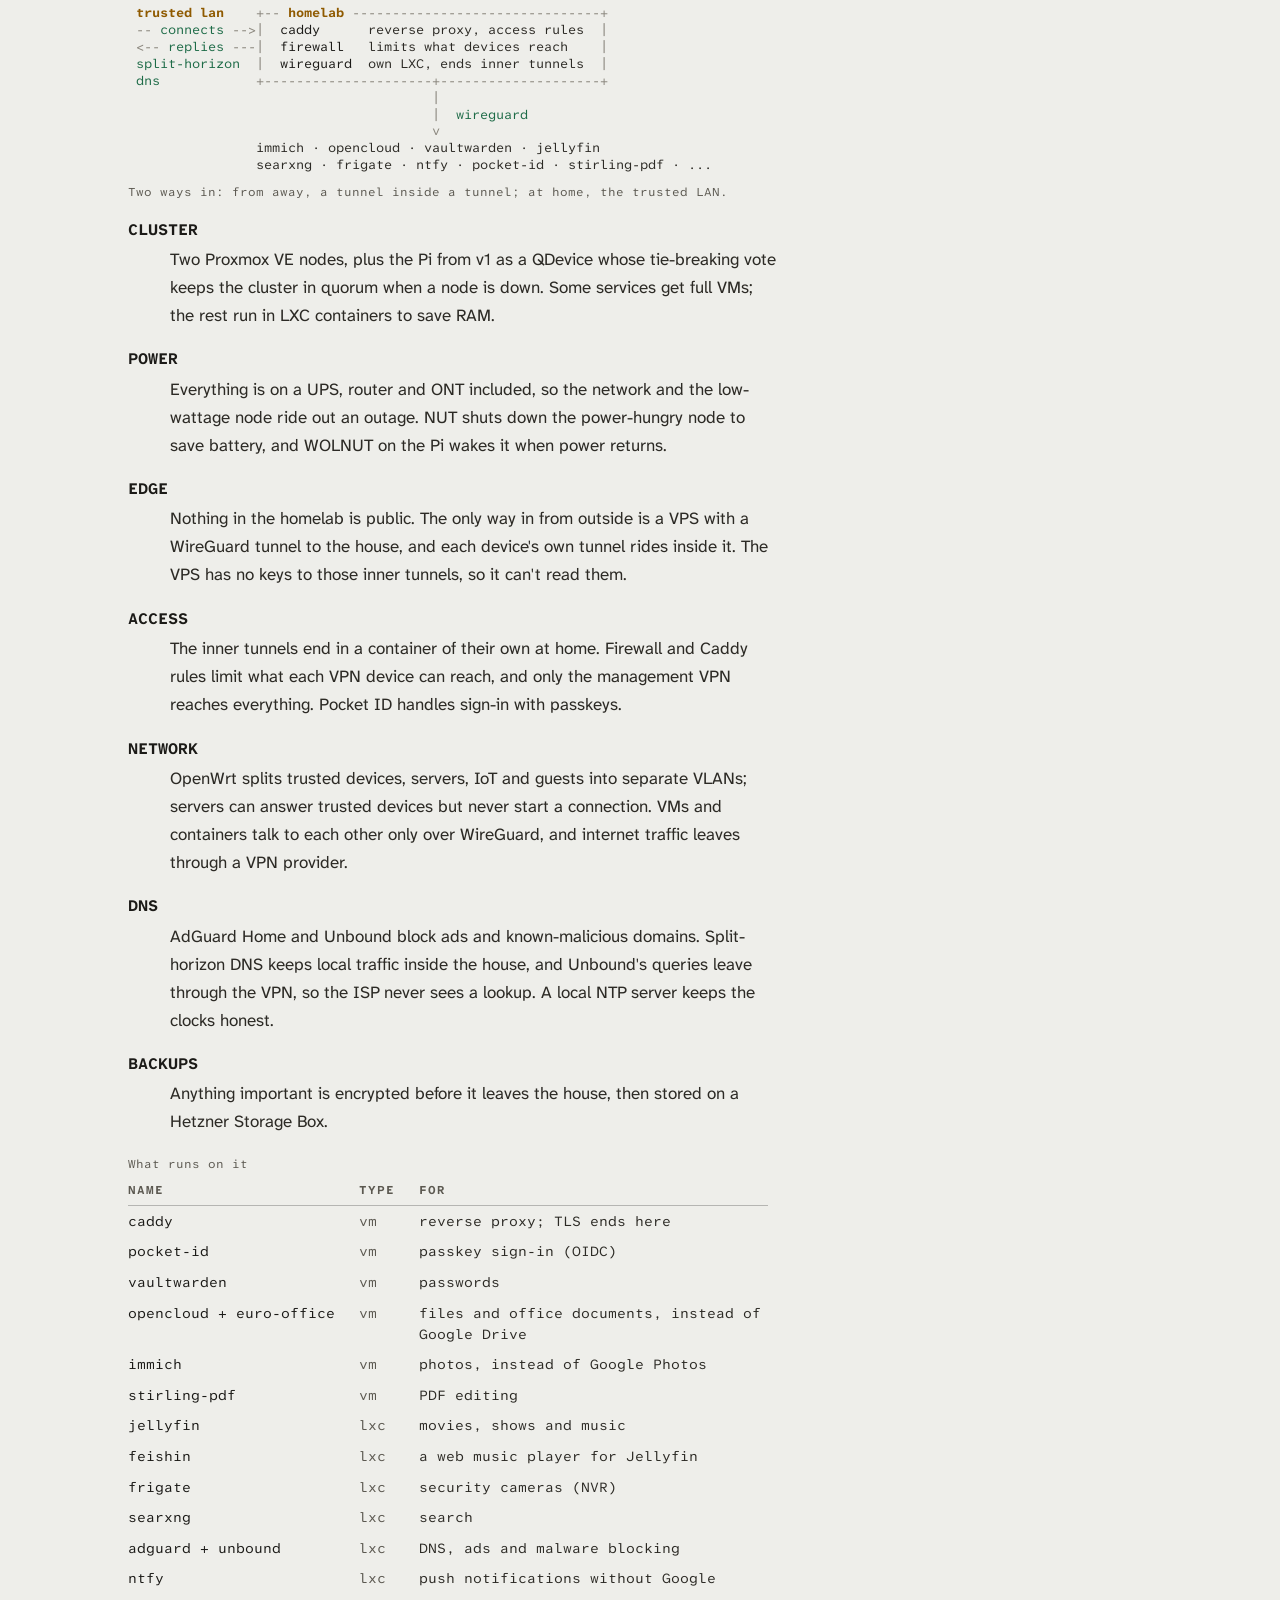
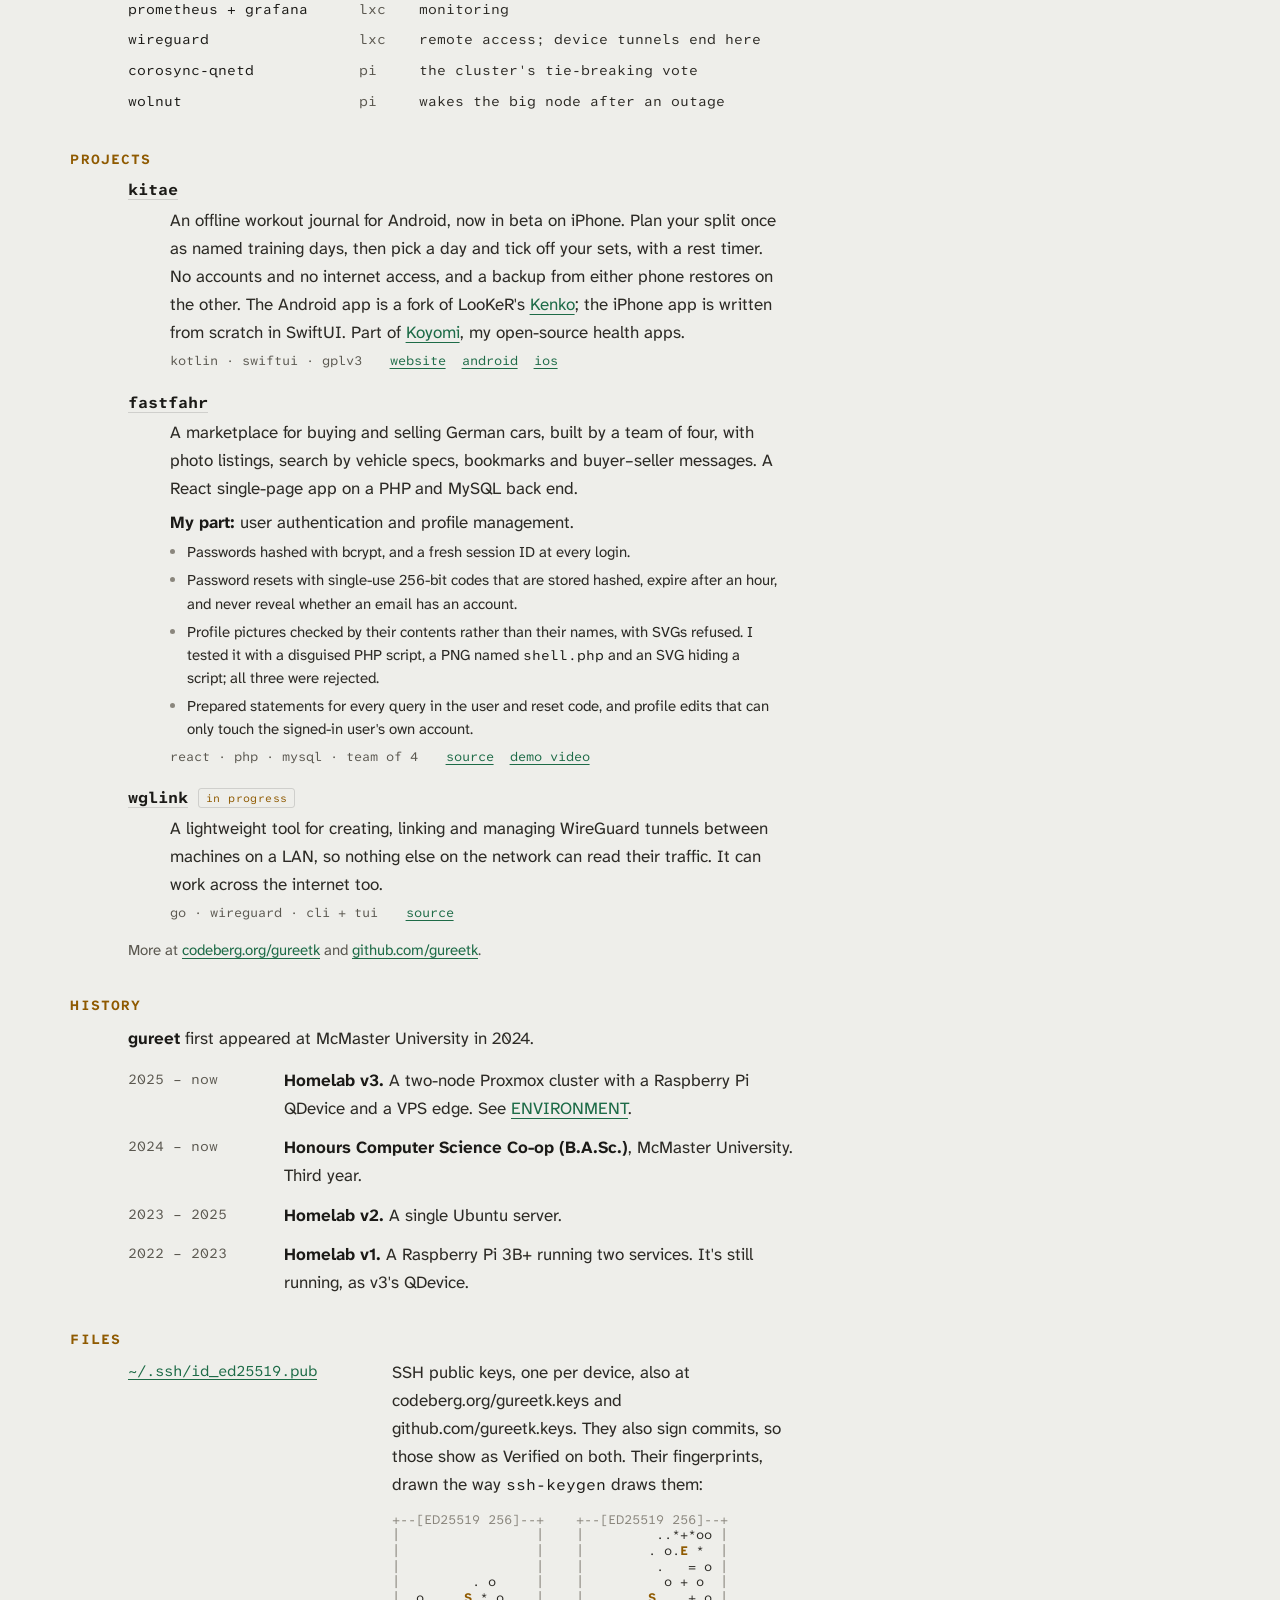
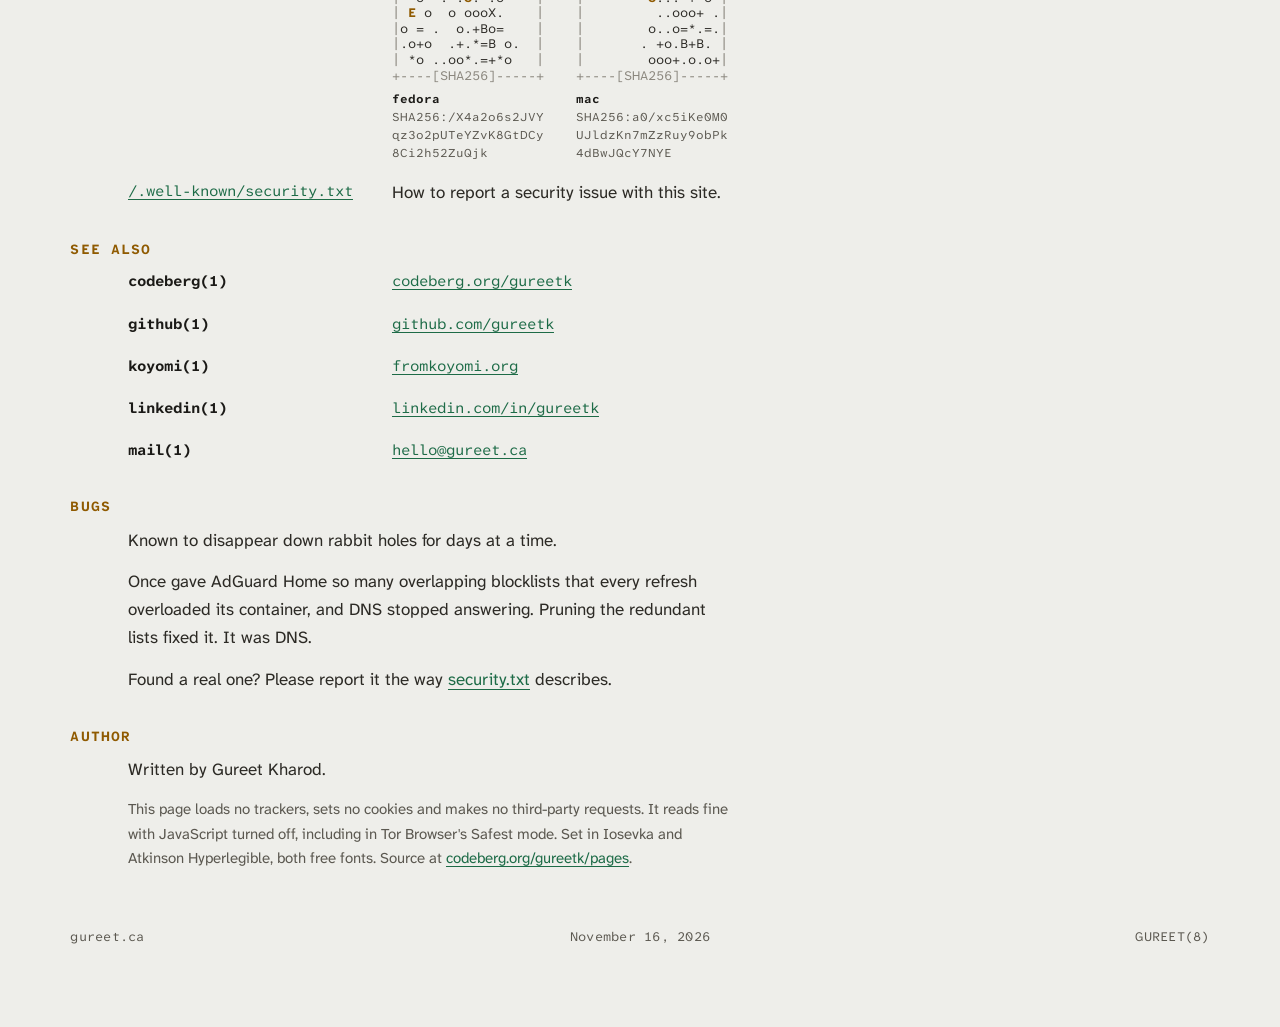
==== commit 01bb43b5: "Rework ENVIRONMENT for nested Wireguard tunnels" ====
--- a/index.html
+++ b/index.html
@@ -120,45 +120,45 @@
         <p class="lede"><b>gureet</b> runs in a homelab, now on its third version. The rule is to self-host everything possible and keep personal data under local control.</p>
         <figure class="diagram">
           <!-- Generated by tools/diagram.py; edit the ASCII there. -->
-<pre data-diagram="wide" role="img" aria-label="Three ways into the homelab. From the internet, a select few services go through a VPS, where HAProxy passes TLS through without decrypting it and a CrowdSec bouncer blocks attackers, then over WireGuard to Caddy. At home, trusted devices reach Caddy directly through split-horizon DNS, and the servers can only reply to them, never start a connection. Remote devices come in over Tailscale, with Tailnet Lock on, through a separate container that hands traffic to Caddy. Caddy ends TLS while CrowdSec reads its logs, and Anubis puts a proof-of-work check in front of the public services. Traffic continues over WireGuard to the services.">                                  <span class="dg-box">internet</span>
+<pre data-diagram="wide" role="img" aria-label="Two ways into the homelab. Away from home, each device's WireGuard tunnel goes through a VPS, which carries it home inside a second, outer WireGuard tunnel. The VPS has no keys to the inner tunnel, so it can't read it. The inner tunnels end in their own container, and firewall and Caddy rules limit what remote devices can reach. At home, trusted devices reach Caddy directly through split-horizon DNS, and the servers can only reply to them, never start a connection. Traffic continues over WireGuard to the services.">                               <span class="dg-box">remote devices</span>
                                       <span class="dg-frame">|</span>
+                                      <span class="dg-frame">|</span>  <span class="dg-wire">inner wireguard</span>
                                       <span class="dg-frame">v</span>
                 <span class="dg-frame">+--</span> <span class="dg-box">vps</span> <span class="dg-frame">-----------------------------------+</span>
-                <span class="dg-frame">|</span>  <span class="dg-key">haproxy</span>    passes TLS through unopened  <span class="dg-frame">|</span>
-                <span class="dg-frame">|</span>  <span class="dg-key">crowdsec</span>   bouncer: blocks at the edge  <span class="dg-frame">|</span>
+                <span class="dg-frame">|</span>  <span class="dg-key">wireguard</span>  outer tunnel to the homelab  <span class="dg-frame">|</span>
+                <span class="dg-frame">|</span>             no keys to the inner tunnel  <span class="dg-frame">|</span>
                 <span class="dg-frame">+---------------------+--------------------+</span>
                                       <span class="dg-frame">|</span>
-                                      <span class="dg-frame">|</span>  <span class="dg-wire">wireguard</span>
+                                      <span class="dg-frame">|</span>  <span class="dg-wire">outer wireguard</span>
+                                      <span class="dg-frame">|</span>  (inner one inside)
                                       <span class="dg-frame">v</span>
  <span class="dg-box">trusted lan</span>    <span class="dg-frame">+--</span> <span class="dg-box">homelab</span> <span class="dg-frame">-------------------------------+</span>
- <span class="dg-frame">--</span> <span class="dg-wire">connects</span> <span class="dg-frame">--&gt;|</span>  <span class="dg-key">caddy</span>      reverse proxy, ends TLS      <span class="dg-frame">|</span>
- <span class="dg-frame">&lt;--</span> <span class="dg-wire">replies</span> <span class="dg-frame">---|</span>  <span class="dg-key">crowdsec</span>   reads caddy's logs           <span class="dg-frame">|</span>
- <span class="dg-wire">split-horizon</span>  <span class="dg-frame">|</span>  <span class="dg-key">anubis</span>     proof-of-work vs scrapers    <span class="dg-frame">|</span>  <span class="dg-box">tailnet</span>
- <span class="dg-wire">dns</span>            <span class="dg-frame">|</span>  <span class="dg-key">tailscale</span>  own LXC <span class="dg-frame">-&gt;</span> caddy             <span class="dg-frame">|&lt;----------</span>
-                <span class="dg-frame">+---------------------+--------------------+</span> <span class="dg-wire">tailnet lock</span>
+ <span class="dg-frame">--</span> <span class="dg-wire">connects</span> <span class="dg-frame">--&gt;|</span>  <span class="dg-key">caddy</span>      reverse proxy, access rules  <span class="dg-frame">|</span>
+ <span class="dg-frame">&lt;--</span> <span class="dg-wire">replies</span> <span class="dg-frame">---|</span>  <span class="dg-key">firewall</span>   limits what devices reach    <span class="dg-frame">|</span>
+ <span class="dg-wire">split-horizon</span>  <span class="dg-frame">|</span>  <span class="dg-key">wireguard</span>  own LXC, ends inner tunnels  <span class="dg-frame">|</span>
+ <span class="dg-wire">dns</span>            <span class="dg-frame">+---------------------+--------------------+</span>
                                       <span class="dg-frame">|</span>
                                       <span class="dg-frame">|</span>  <span class="dg-wire">wireguard</span>
                                       <span class="dg-frame">v</span>
                 immich · opencloud · vaultwarden · jellyfin
                 searxng · frigate · ntfy · pocket-id · stirling-pdf · ...</pre>
-<pre data-diagram="narrow" role="img" aria-label="Three ways into the homelab. From the internet, a select few services go through a VPS, where HAProxy passes TLS through without decrypting it and a CrowdSec bouncer blocks attackers, then over WireGuard to Caddy. At home, trusted devices reach Caddy directly through split-horizon DNS, and the servers can only reply to them, never start a connection. Remote devices come in over Tailscale, with Tailnet Lock on, through a separate container that hands traffic to Caddy. Caddy ends TLS while CrowdSec reads its logs, and Anubis puts a proof-of-work check in front of the public services. Traffic continues over WireGuard to the services.">                 <span class="dg-box">internet</span>
+<pre data-diagram="narrow" role="img" aria-label="Two ways into the homelab. Away from home, each device's WireGuard tunnel goes through a VPS, which carries it home inside a second, outer WireGuard tunnel. The VPS has no keys to the inner tunnel, so it can't read it. The inner tunnels end in their own container, and firewall and Caddy rules limit what remote devices can reach. At home, trusted devices reach Caddy directly through split-horizon DNS, and the servers can only reply to them, never start a connection. Traffic continues over WireGuard to the services.">              <span class="dg-box">remote devices</span>
                      <span class="dg-frame">|</span>
+                     <span class="dg-frame">|</span>  <span class="dg-wire">inner wireguard</span>
                      <span class="dg-frame">v</span>
 <span class="dg-frame">+--</span> <span class="dg-box">vps</span> <span class="dg-frame">-----------------------------------+</span>
-<span class="dg-frame">|</span>  <span class="dg-key">haproxy</span>    passes TLS through unopened  <span class="dg-frame">|</span>
-<span class="dg-frame">|</span>  <span class="dg-key">crowdsec</span>   bouncer: blocks at the edge  <span class="dg-frame">|</span>
-<span class="dg-frame">|</span>  <span class="dg-wire">wireguard</span>  tunnel home to caddy         <span class="dg-frame">|</span>
+<span class="dg-frame">|</span>  <span class="dg-key">wireguard</span>  outer tunnel to the homelab  <span class="dg-frame">|</span>
+<span class="dg-frame">|</span>             no keys to the inner tunnel  <span class="dg-frame">|</span>
 <span class="dg-frame">+--------------------+---------------------+</span>
- <span class="dg-box">trusted lan</span>         <span class="dg-frame">|</span>            <span class="dg-box">tailnet</span>
- <span class="dg-wire">split-horizon</span>       <span class="dg-frame">|</span>       <span class="dg-wire">tailnet lock</span>
- <span class="dg-wire">dns</span>                 <span class="dg-frame">|</span>                  <span class="dg-frame">|</span>
-  <span class="dg-frame">|</span>  <span class="dg-frame">^</span>               <span class="dg-frame">|</span>                  <span class="dg-frame">|</span>
-  <span class="dg-frame">v</span>  <span class="dg-frame">|</span>  <span class="dg-wire">replies</span>      <span class="dg-frame">v</span>                  <span class="dg-frame">v</span>
+ <span class="dg-box">trusted lan</span>         <span class="dg-frame">|</span>
+ <span class="dg-wire">split-horizon</span>       <span class="dg-frame">|</span>  <span class="dg-wire">outer wireguard</span>
+ <span class="dg-wire">dns</span>                 <span class="dg-frame">|</span>  (inner one inside)
+  <span class="dg-frame">|</span>  <span class="dg-frame">^</span>               <span class="dg-frame">|</span>
+  <span class="dg-frame">v</span>  <span class="dg-frame">|</span>  <span class="dg-wire">replies</span>      <span class="dg-frame">v</span>
 <span class="dg-frame">+--</span> <span class="dg-box">homelab</span> <span class="dg-frame">-------------------------------+</span>
-<span class="dg-frame">|</span>  <span class="dg-key">caddy</span>      reverse proxy, ends TLS      <span class="dg-frame">|</span>
-<span class="dg-frame">|</span>  <span class="dg-key">crowdsec</span>   reads caddy's logs           <span class="dg-frame">|</span>
-<span class="dg-frame">|</span>  <span class="dg-key">anubis</span>     proof-of-work vs scrapers    <span class="dg-frame">|</span>
-<span class="dg-frame">|</span>  <span class="dg-key">tailscale</span>  own LXC <span class="dg-frame">-&gt;</span> caddy             <span class="dg-frame">|</span>
+<span class="dg-frame">|</span>  <span class="dg-key">caddy</span>      reverse proxy, access rules  <span class="dg-frame">|</span>
+<span class="dg-frame">|</span>  <span class="dg-key">firewall</span>   limits what devices reach    <span class="dg-frame">|</span>
+<span class="dg-frame">|</span>  <span class="dg-key">wireguard</span>  own LXC, ends inner tunnels  <span class="dg-frame">|</span>
 <span class="dg-frame">+--------------------+---------------------+</span>
                      <span class="dg-frame">|</span>
                      <span class="dg-frame">|</span>  <span class="dg-wire">wireguard</span>
@@ -166,7 +166,7 @@
   immich · opencloud · vaultwarden
   jellyfin · searxng · frigate · ntfy
   pocket-id · stirling-pdf · ...</pre>
-          <figcaption>Three ways in: the internet, the tailnet and the trusted LAN.</figcaption>
+          <figcaption>Two ways in: from away, a tunnel inside a tunnel; at home, the trusted LAN.</figcaption>
         </figure>
         <dl class="opts env">
           <div class="opt">
@@ -179,11 +179,11 @@
           </div>
           <div class="opt">
             <dt>EDGE</dt>
-            <dd>A VPS is the only way in from the internet, and only for a select few services. It passes TLS through unopened, so it never sees plaintext, and CrowdSec blocks attackers there before they reach the house. Anubis turns away AI scrapers wherever it won't break anything.</dd>
+            <dd>Nothing in the homelab is public. The only way in from outside is a VPS with a WireGuard tunnel to the house, and each device's own tunnel rides inside it. The VPS has no keys to those inner tunnels, so it can't read them.</dd>
           </div>
           <div class="opt">
             <dt>ACCESS</dt>
-            <dd>Away from home, everything else is reachable only over Tailscale. Tailnet Lock means no device joins without a trusted device's signature, even if Tailscale's own servers were compromised. Pocket ID handles sign-in with passkeys.</dd>
+            <dd>The inner tunnels end in a container of their own at home. Firewall and Caddy rules limit what each VPN device can reach, and only the management VPN reaches everything. Pocket ID handles sign-in with passkeys.</dd>
           </div>
           <div class="opt">
             <dt>NETWORK</dt>
@@ -217,7 +217,7 @@
             <tr><td>adguard + unbound</td><td>lxc</td><td>DNS, ads and malware blocking</td></tr>
             <tr><td>ntfy</td><td>lxc</td><td>push notifications without Google</td></tr>
             <tr><td>prometheus + grafana</td><td>lxc</td><td>monitoring</td></tr>
-            <tr><td>tailscale</td><td>lxc</td><td>remote access, handed to Caddy</td></tr>
+            <tr><td>wireguard</td><td>lxc</td><td>remote access; device tunnels end here</td></tr>
             <tr><td>corosync-qnetd</td><td>pi</td><td>the cluster's tie-breaking vote</td></tr>
             <tr><td>wolnut</td><td>pi</td><td>wakes the big node after an outage</td></tr>
           </tbody>
@@ -363,7 +363,7 @@
 
   <footer class="man-foot">
     <span>gureet.ca</span>
-    <span class="mid"><time datetime="2026-09-28">September 28, 2026</time></span>
+    <span class="mid"><time datetime="2026-11-16">November 16, 2026</time></span>
     <span>GUREET(8)</span>
   </footer>
 </div>
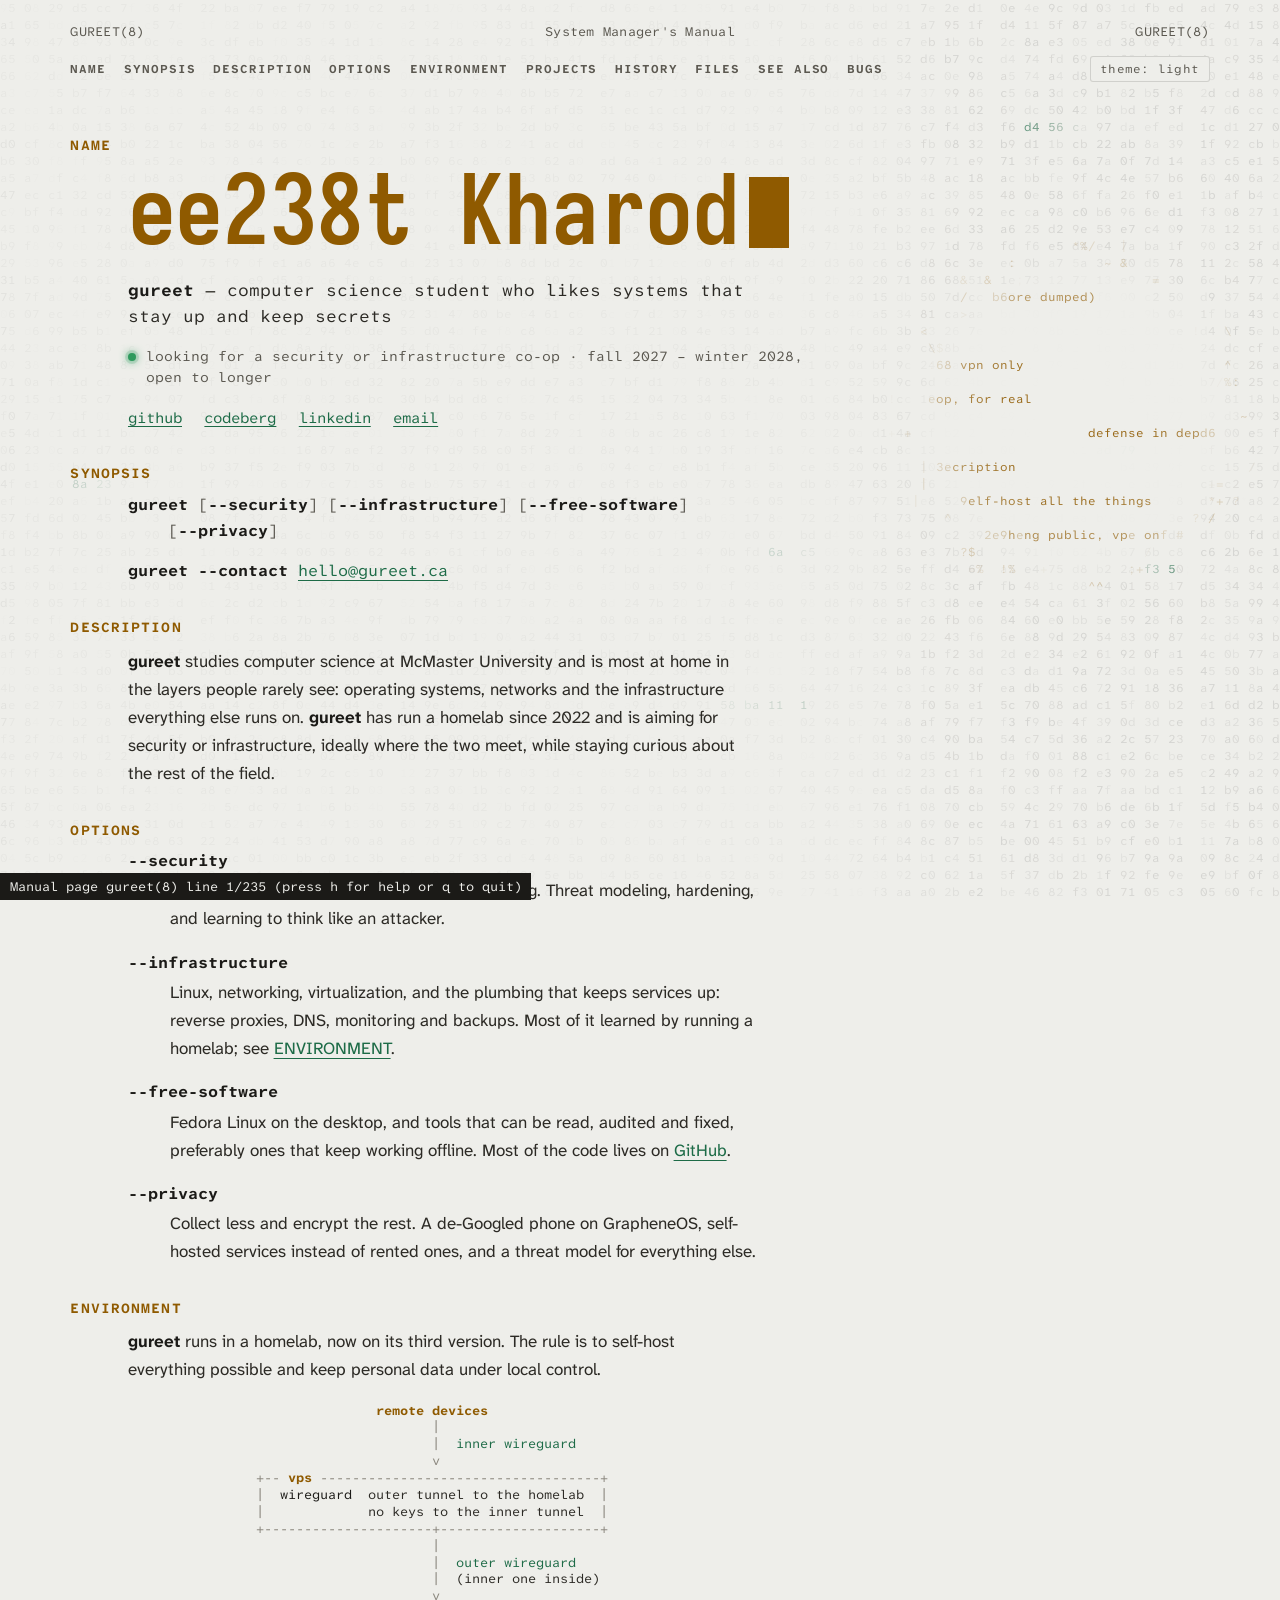
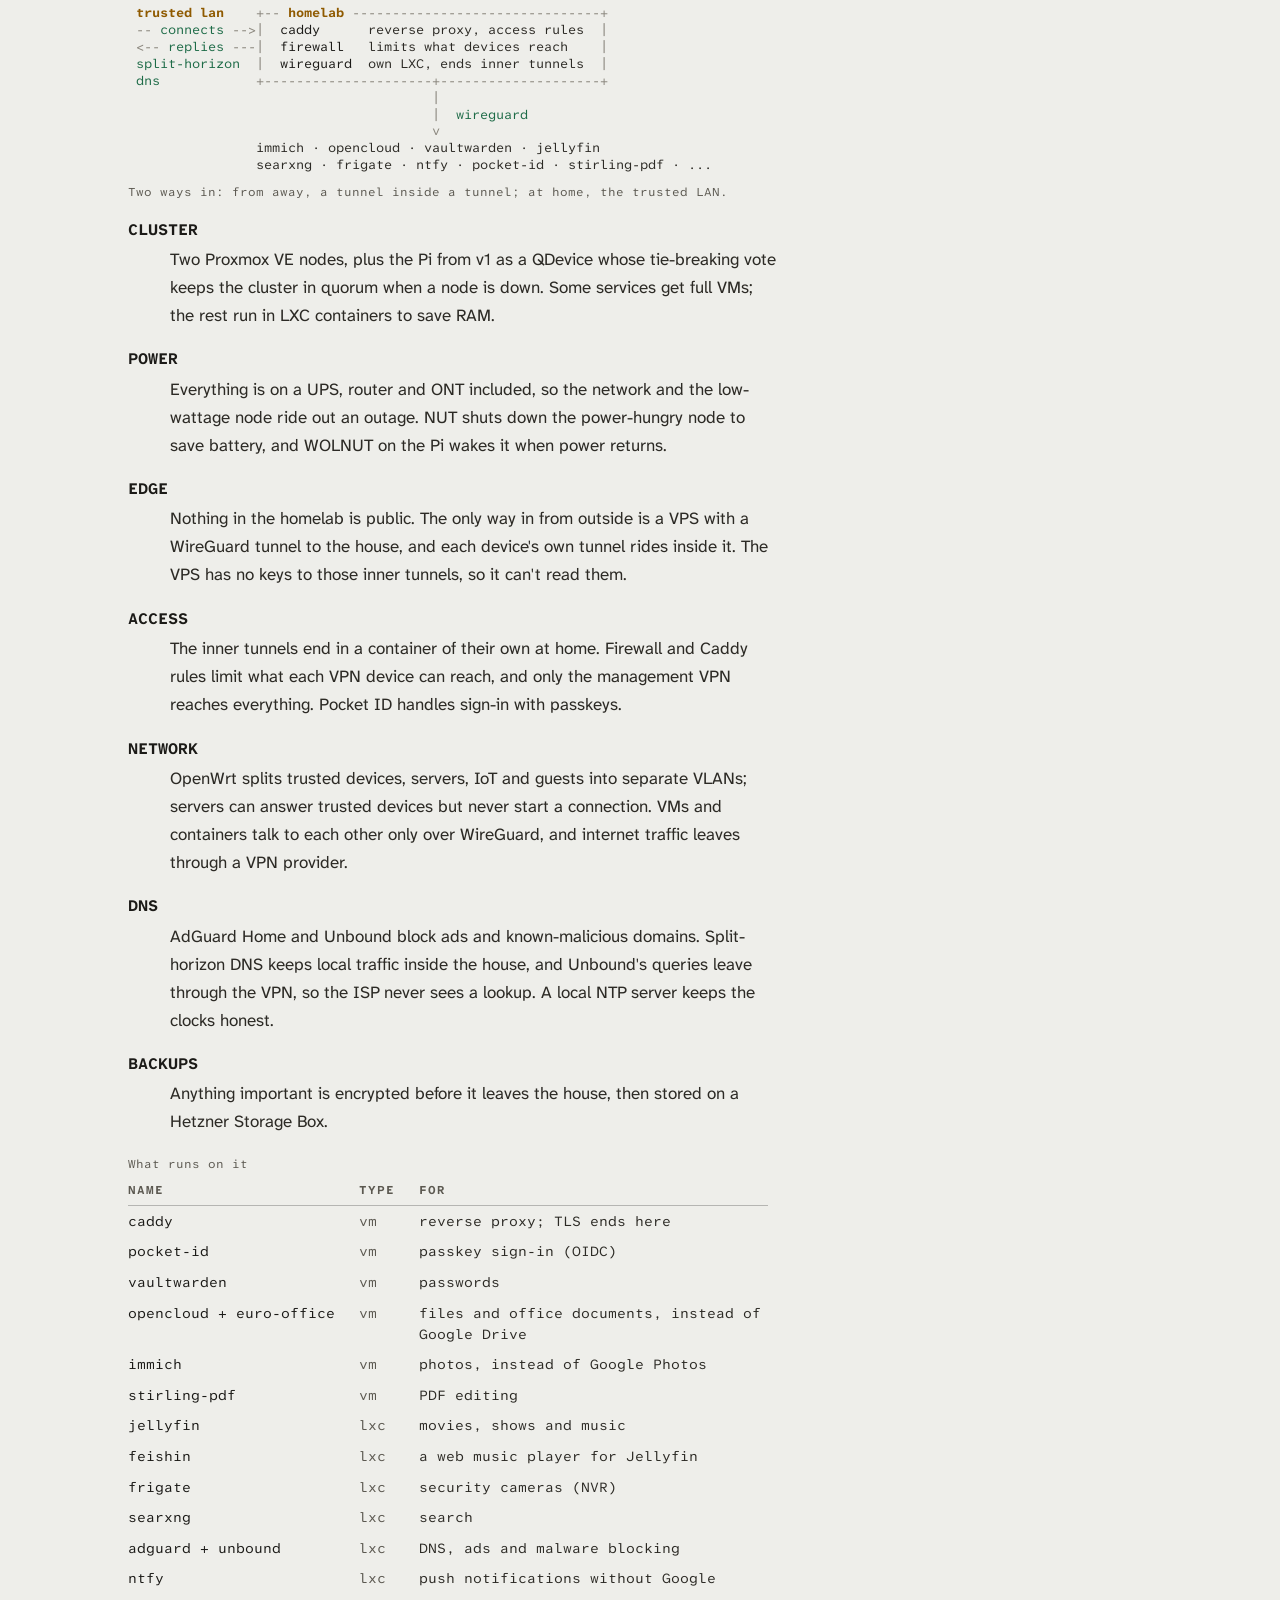
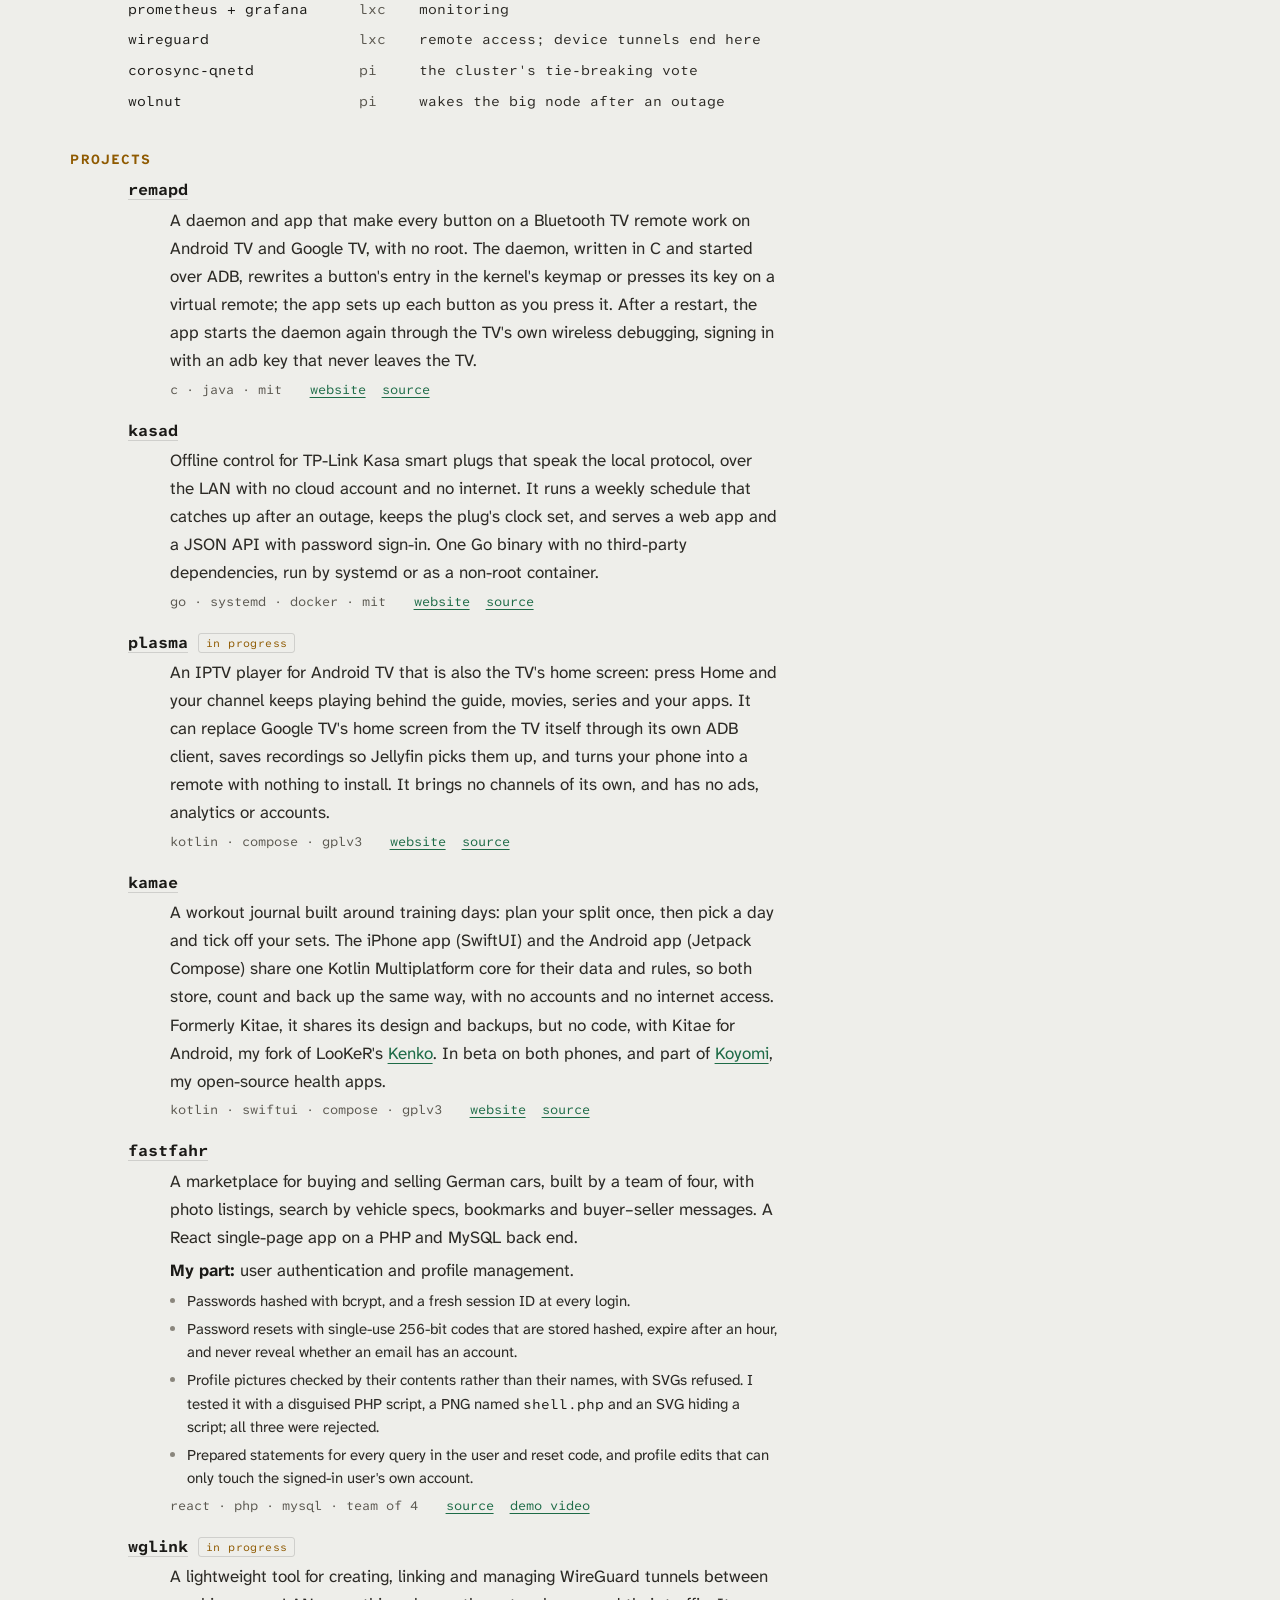
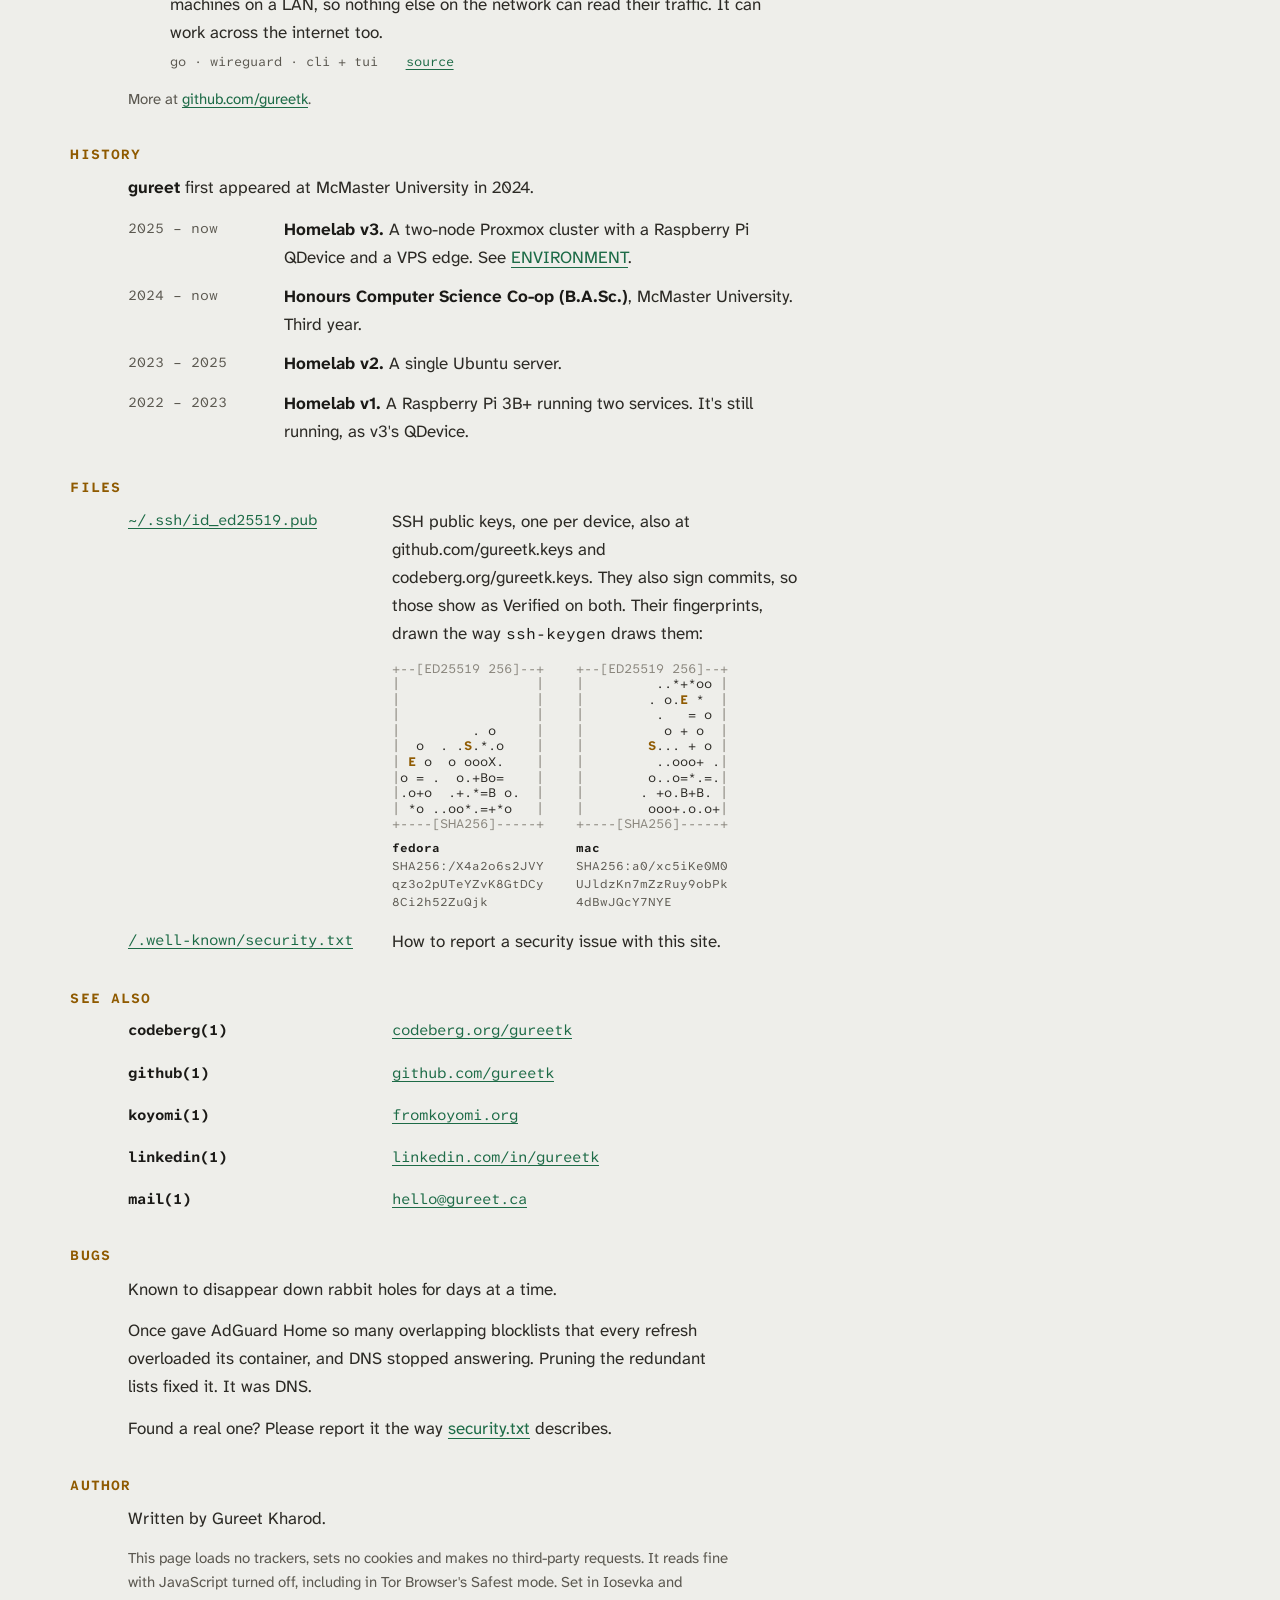
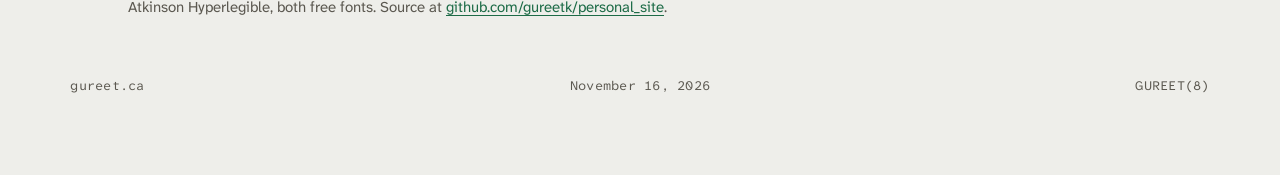
==== commit 4b71b5da: "Add remapd, kasad, plasma, and rename kitae" ====
--- a/index.html
+++ b/index.html
@@ -65,8 +65,8 @@
         <p class="whatis"><b>gureet</b> — computer science student who likes systems that stay up and keep secrets</p>
         <p class="status"><span class="led" aria-hidden="true"></span>looking for a security or infrastructure co-op · fall 2027 – winter 2028, open to longer</p>
         <ul class="quick" aria-label="Links">
+          <li><a href="https://github.com/gureetk">github</a></li>
           <li><a href="https://codeberg.org/gureetk">codeberg</a></li>
-          <li><a href="https://github.com/gureetk">github</a></li>
           <li><a href="https://www.linkedin.com/in/gureetk">linkedin</a></li>
           <li><a href="mailto:hello@gureet.ca">email</a></li>
           <!-- Restore with resume.pdf: <li><a href="resume.pdf">résumé</a></li> -->
@@ -103,7 +103,7 @@
           </div>
           <div class="opt" id="opt-free-software">
             <dt>--free-software</dt>
-            <dd>Fedora Linux on the desktop, and tools that can be read, audited and fixed, preferably ones that keep working offline. Most of the code lives on <a href="https://codeberg.org/gureetk">Codeberg</a>.</dd>
+            <dd>Fedora Linux on the desktop, and tools that can be read, audited and fixed, preferably ones that keep working offline. Most of the code lives on <a href="https://github.com/gureetk">GitHub</a>.</dd>
           </div>
           <div class="opt" id="opt-privacy">
             <dt>--privacy</dt>
@@ -230,10 +230,31 @@
       <div class="sh-body">
         <dl class="opts projects">
           <div class="opt">
-            <dt><a href="https://kitae.fromkoyomi.org">kitae</a></dt>
-            <dd>
-              <p>An offline workout journal for Android, now in beta on iPhone. Plan your split once as named training days, then pick a day and tick off your sets, with a rest timer. No accounts and no internet access, and a backup from either phone restores on the other. The Android app is a fork of LooKeR's <a href="https://codeberg.org/Iamlooker/Kenko">Kenko</a>; the iPhone app is written from scratch in SwiftUI. Part of <a href="https://fromkoyomi.org">Koyomi</a>, my open-source health apps.</p>
-              <p class="meta"><span>kotlin · swiftui · gplv3</span><span class="plinks"><a href="https://kitae.fromkoyomi.org">website</a><a href="https://github.com/koyomi-apps/kitae-android">android</a><a href="https://github.com/koyomi-apps/kitae-ios">ios</a></span></p>
+            <dt><a href="https://remapd.gureet.ca">remapd</a></dt>
+            <dd>
+              <p>A daemon and app that make every button on a Bluetooth TV remote work on Android TV and Google TV, with no root. The daemon, written in C and started over ADB, rewrites a button's entry in the kernel's keymap or presses its key on a virtual remote; the app sets up each button as you press it. After a restart, the app starts the daemon again through the TV's own wireless debugging, signing in with an adb key that never leaves the TV.</p>
+              <p class="meta"><span>c · java · mit</span><span class="plinks"><a href="https://remapd.gureet.ca">website</a><a href="https://github.com/gureetk/remapd">source</a></span></p>
+            </dd>
+          </div>
+          <div class="opt">
+            <dt><a href="https://kasad.gureet.ca">kasad</a></dt>
+            <dd>
+              <p>Offline control for TP-Link Kasa smart plugs that speak the local protocol, over the LAN with no cloud account and no internet. It runs a weekly schedule that catches up after an outage, keeps the plug's clock set, and serves a web app and a JSON API with password sign-in. One Go binary with no third-party dependencies, run by systemd or as a non-root container.</p>
+              <p class="meta"><span>go · systemd · docker · mit</span><span class="plinks"><a href="https://kasad.gureet.ca">website</a><a href="https://github.com/gureetk/kasad">source</a></span></p>
+            </dd>
+          </div>
+          <div class="opt">
+            <dt><a href="https://plasma.gureet.ca">plasma</a><span class="tag">in progress</span></dt>
+            <dd>
+              <p>An IPTV player for Android TV that is also the TV's home screen: press Home and your channel keeps playing behind the guide, movies, series and your apps. It can replace Google TV's home screen from the TV itself through its own ADB client, saves recordings so Jellyfin picks them up, and turns your phone into a remote with nothing to install. It brings no channels of its own, and has no ads, analytics or accounts.</p>
+              <p class="meta"><span>kotlin · compose · gplv3</span><span class="plinks"><a href="https://plasma.gureet.ca">website</a><a href="https://github.com/gureetk/plasma">source</a></span></p>
+            </dd>
+          </div>
+          <div class="opt">
+            <dt><a href="https://kitae.fromkoyomi.org">kamae</a></dt>
+            <dd>
+              <p>A workout journal built around training days: plan your split once, then pick a day and tick off your sets. The iPhone app (SwiftUI) and the Android app (Jetpack Compose) share one Kotlin Multiplatform core for their data and rules, so both store, count and back up the same way, with no accounts and no internet access. Formerly Kitae, it shares its design and backups, but no code, with Kitae for Android, my fork of LooKeR's <a href="https://codeberg.org/Iamlooker/Kenko">Kenko</a>. In beta on both phones, and part of <a href="https://fromkoyomi.org">Koyomi</a>, my open-source health apps.</p>
+              <p class="meta"><span>kotlin · swiftui · compose · gplv3</span><span class="plinks"><a href="https://kitae.fromkoyomi.org">website</a><a href="https://github.com/koyomi-apps/kitae-ios">source</a></span></p>
             </dd>
           </div>
           <div class="opt">
@@ -251,14 +272,14 @@
             </dd>
           </div>
           <div class="opt">
-            <dt><a href="https://codeberg.org/gureetk/wglink">wglink</a><span class="tag">in progress</span></dt>
+            <dt><a href="https://github.com/gureetk/wglink">wglink</a><span class="tag">in progress</span></dt>
             <dd>
               <p>A lightweight tool for creating, linking and managing WireGuard tunnels between machines on a LAN, so nothing else on the network can read their traffic. It can work across the internet too.</p>
-              <p class="meta"><span>go · wireguard · cli + tui</span><span class="plinks"><a href="https://codeberg.org/gureetk/wglink">source</a></span></p>
+              <p class="meta"><span>go · wireguard · cli + tui</span><span class="plinks"><a href="https://github.com/gureetk/wglink">source</a></span></p>
             </dd>
           </div>
         </dl>
-        <p class="more">More at <a href="https://codeberg.org/gureetk">codeberg.org/gureetk</a> and <a href="https://github.com/gureetk">github.com/gureetk</a>.</p>
+        <p class="more">More at <a href="https://github.com/gureetk">github.com/gureetk</a>.</p>
       </div>
     </section>
 
@@ -286,9 +307,9 @@
           </div>
           -->
           <div>
-            <dt><a href="https://codeberg.org/gureetk.keys">~/.ssh/id_ed25519.pub</a></dt>
-            <dd>
-              <p>SSH public keys, one per device, also at codeberg.org/gureetk.keys and github.com/gureetk.keys. They also sign commits, so those show as Verified on both. Their fingerprints, drawn the way <code>ssh-keygen</code> draws them:</p>
+            <dt><a href="https://github.com/gureetk.keys">~/.ssh/id_ed25519.pub</a></dt>
+            <dd>
+              <p>SSH public keys, one per device, also at github.com/gureetk.keys and codeberg.org/gureetk.keys. They also sign commits, so those show as Verified on both. Their fingerprints, drawn the way <code>ssh-keygen</code> draws them:</p>
               <!-- From: ssh-keygen -lv -E sha256 -f ~/.ssh/id_ed25519.pub, run on each device -->
               <div class="randomarts">
                 <figure class="randomart">
@@ -356,7 +377,7 @@
       <h2 id="h-author">AUTHOR</h2>
       <div class="sh-body prose">
         <p>Written by Gureet Kharod.</p>
-        <p class="colophon">This page loads no trackers, sets no cookies and makes no third-party requests. It reads fine with JavaScript turned off, including in Tor Browser's Safest mode. Set in Iosevka and Atkinson Hyperlegible, both free fonts. Source at <a href="https://codeberg.org/gureetk/pages">codeberg.org/gureetk/pages</a>.</p>
+        <p class="colophon">This page loads no trackers, sets no cookies and makes no third-party requests. It reads fine with JavaScript turned off, including in Tor Browser's Safest mode. Set in Iosevka and Atkinson Hyperlegible, both free fonts. Source at <a href="https://github.com/gureetk/personal_site">github.com/gureetk/personal_site</a>.</p>
       </div>
     </section>
   </main>
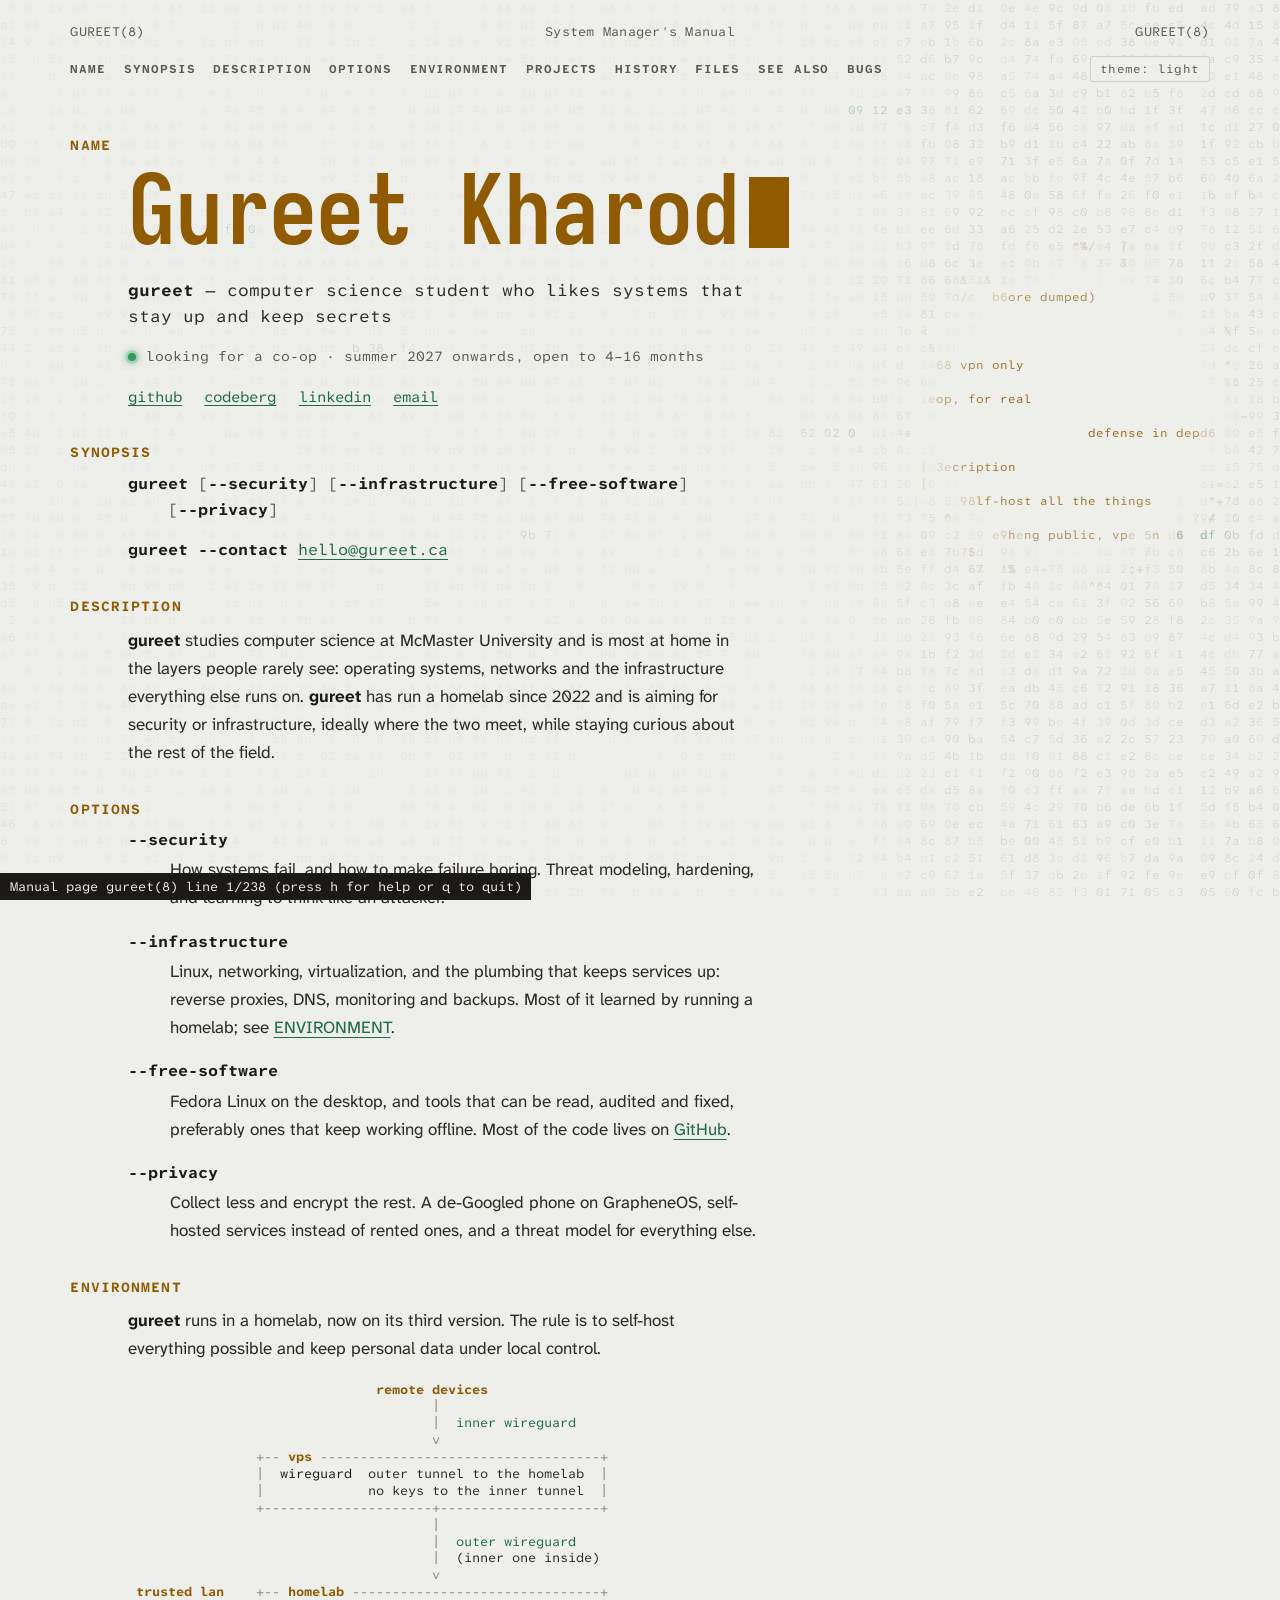
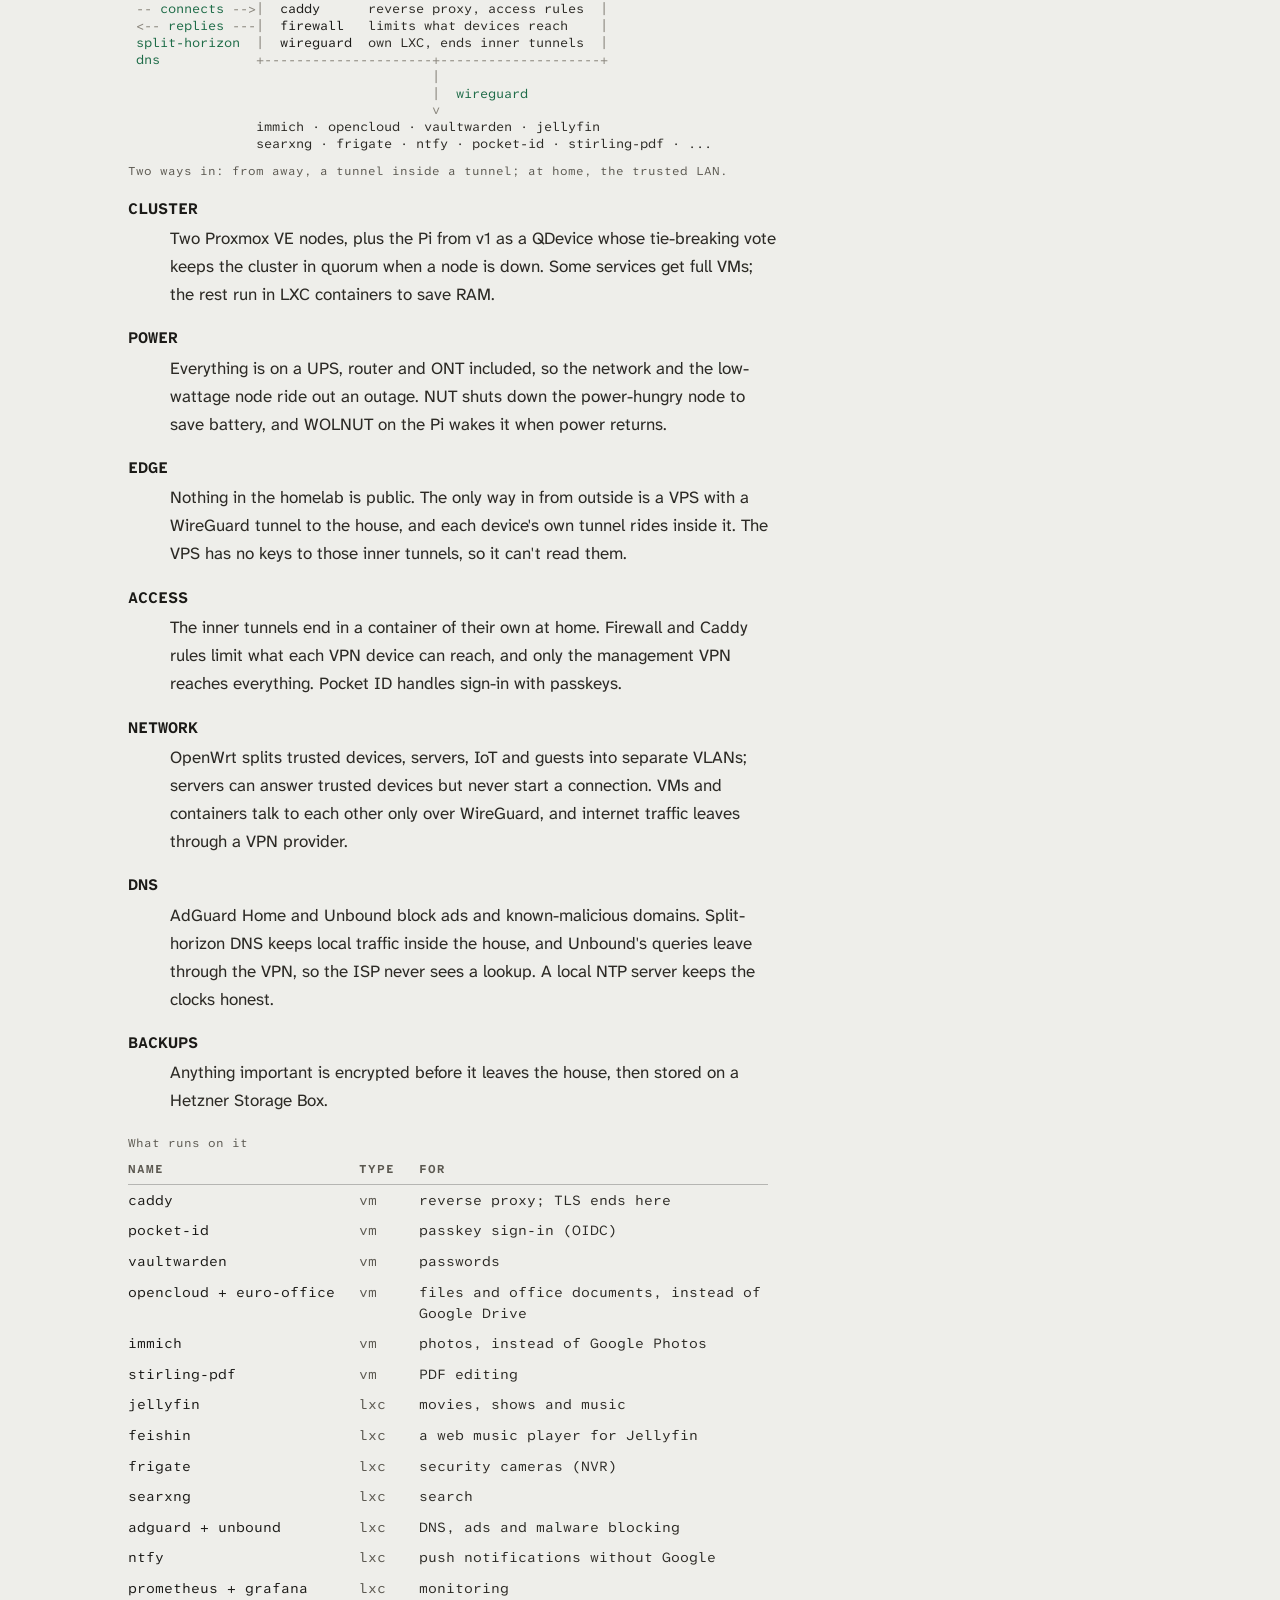
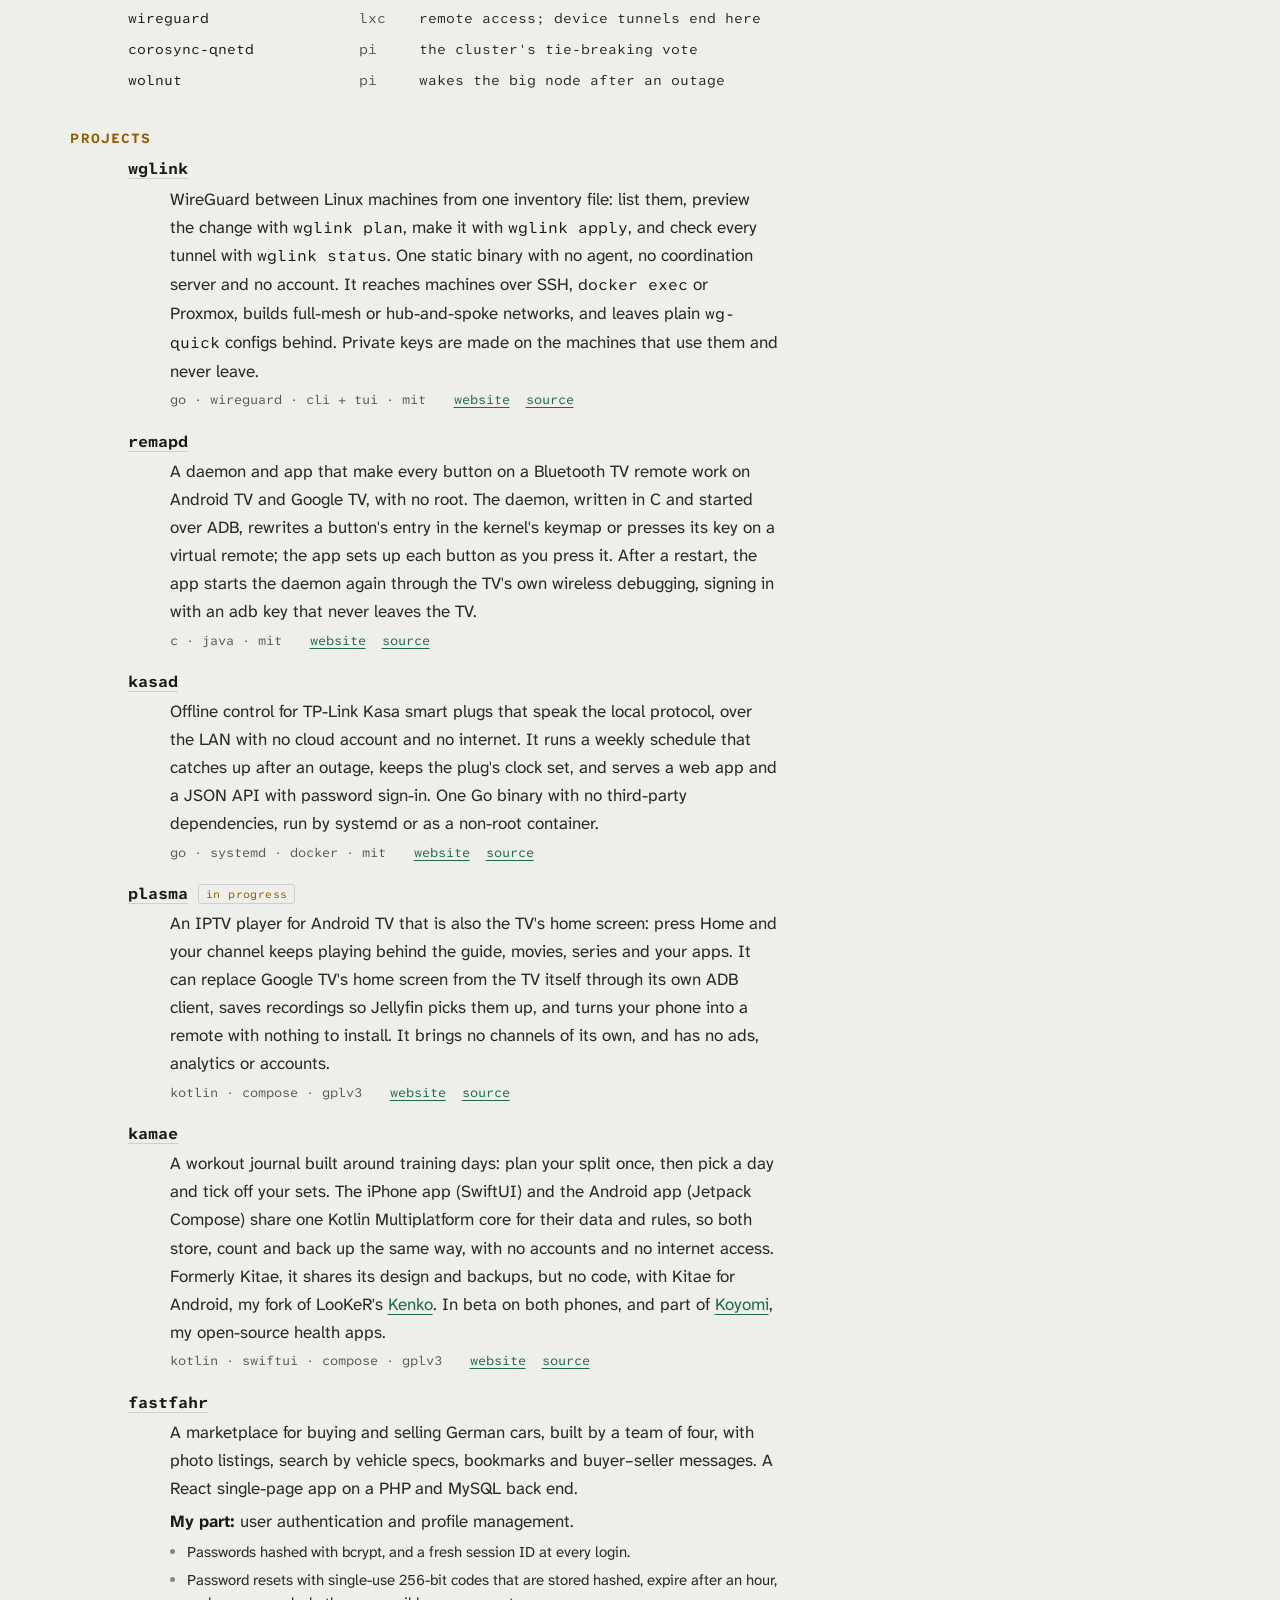
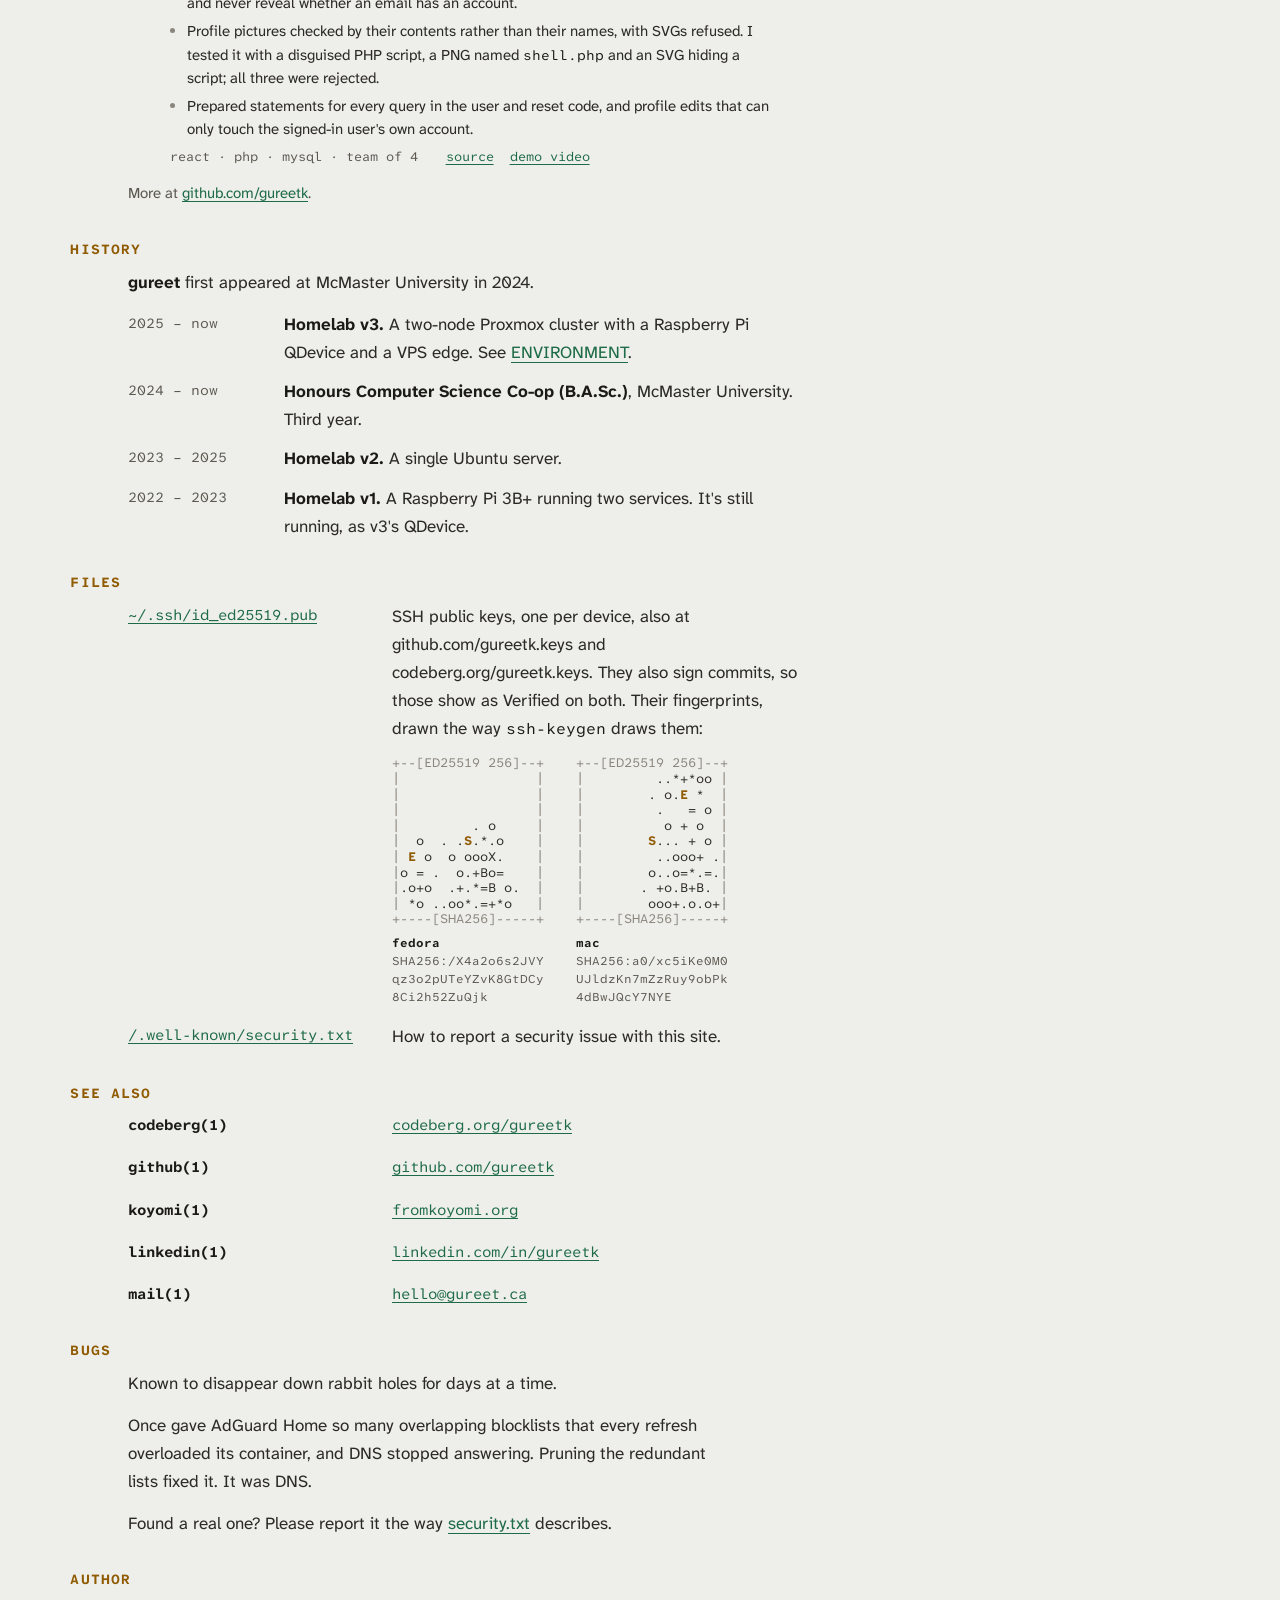
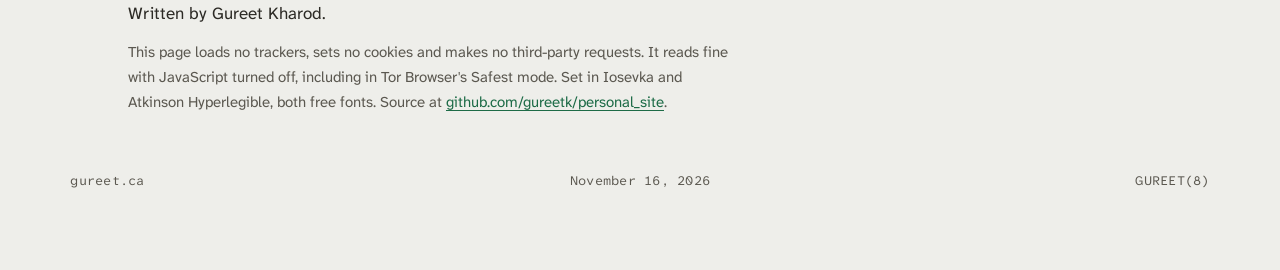
==== commit 73c3f37e: "Update projecta status and links" ====
--- a/index.html
+++ b/index.html
@@ -63,7 +63,7 @@
       <div class="sh-body">
         <h1 class="name"><span class="sr-only">Gureet Kharod</span><span class="name-text" aria-hidden="true" data-scramble>Gureet Kharod</span><span class="cursor" aria-hidden="true"></span></h1>
         <p class="whatis"><b>gureet</b> — computer science student who likes systems that stay up and keep secrets</p>
-        <p class="status"><span class="led" aria-hidden="true"></span>looking for a security or infrastructure co-op · fall 2027 – winter 2028, open to longer</p>
+        <p class="status"><span class="led" aria-hidden="true"></span>looking for a co-op · summer 2027 onwards, open to 4–16 months</p>
         <ul class="quick" aria-label="Links">
           <li><a href="https://github.com/gureetk">github</a></li>
           <li><a href="https://codeberg.org/gureetk">codeberg</a></li>
@@ -230,6 +230,13 @@
       <div class="sh-body">
         <dl class="opts projects">
           <div class="opt">
+            <dt><a href="https://wglink.gureet.ca">wglink</a></dt>
+            <dd>
+              <p>WireGuard between Linux machines from one inventory file: list them, preview the change with <code>wglink plan</code>, make it with <code>wglink apply</code>, and check every tunnel with <code>wglink status</code>. One static binary with no agent, no coordination server and no account. It reaches machines over SSH, <code>docker exec</code> or Proxmox, builds full-mesh or hub-and-spoke networks, and leaves plain <code>wg-quick</code> configs behind. Private keys are made on the machines that use them and never leave.</p>
+              <p class="meta"><span>go · wireguard · cli + tui · mit</span><span class="plinks"><a href="https://wglink.gureet.ca">website</a><a href="https://github.com/gureetk/wglink">source</a></span></p>
+            </dd>
+          </div>
+          <div class="opt">
             <dt><a href="https://remapd.gureet.ca">remapd</a></dt>
             <dd>
               <p>A daemon and app that make every button on a Bluetooth TV remote work on Android TV and Google TV, with no root. The daemon, written in C and started over ADB, rewrites a button's entry in the kernel's keymap or presses its key on a virtual remote; the app sets up each button as you press it. After a restart, the app starts the daemon again through the TV's own wireless debugging, signing in with an adb key that never leaves the TV.</p>
@@ -251,10 +258,10 @@
             </dd>
           </div>
           <div class="opt">
-            <dt><a href="https://kitae.fromkoyomi.org">kamae</a></dt>
+            <dt><a href="https://kamae.fromkoyomi.org">kamae</a></dt>
             <dd>
               <p>A workout journal built around training days: plan your split once, then pick a day and tick off your sets. The iPhone app (SwiftUI) and the Android app (Jetpack Compose) share one Kotlin Multiplatform core for their data and rules, so both store, count and back up the same way, with no accounts and no internet access. Formerly Kitae, it shares its design and backups, but no code, with Kitae for Android, my fork of LooKeR's <a href="https://codeberg.org/Iamlooker/Kenko">Kenko</a>. In beta on both phones, and part of <a href="https://fromkoyomi.org">Koyomi</a>, my open-source health apps.</p>
-              <p class="meta"><span>kotlin · swiftui · compose · gplv3</span><span class="plinks"><a href="https://kitae.fromkoyomi.org">website</a><a href="https://github.com/koyomi-apps/kitae-ios">source</a></span></p>
+              <p class="meta"><span>kotlin · swiftui · compose · gplv3</span><span class="plinks"><a href="https://kamae.fromkoyomi.org">website</a><a href="https://github.com/koyomi-apps/kamae">source</a></span></p>
             </dd>
           </div>
           <div class="opt">
@@ -269,13 +276,6 @@
                 <li>Prepared statements for every query in the user and reset code, and profile edits that can only touch the signed-in user's own account.</li>
               </ul>
               <p class="meta"><span>react · php · mysql · team of 4</span><span class="plinks"><a href="https://github.com/arkelziko/fast-fahr">source</a><a href="https://youtu.be/W8mkPZq8NsY">demo video</a></span></p>
-            </dd>
-          </div>
-          <div class="opt">
-            <dt><a href="https://github.com/gureetk/wglink">wglink</a><span class="tag">in progress</span></dt>
-            <dd>
-              <p>A lightweight tool for creating, linking and managing WireGuard tunnels between machines on a LAN, so nothing else on the network can read their traffic. It can work across the internet too.</p>
-              <p class="meta"><span>go · wireguard · cli + tui</span><span class="plinks"><a href="https://github.com/gureetk/wglink">source</a></span></p>
             </dd>
           </div>
         </dl>
